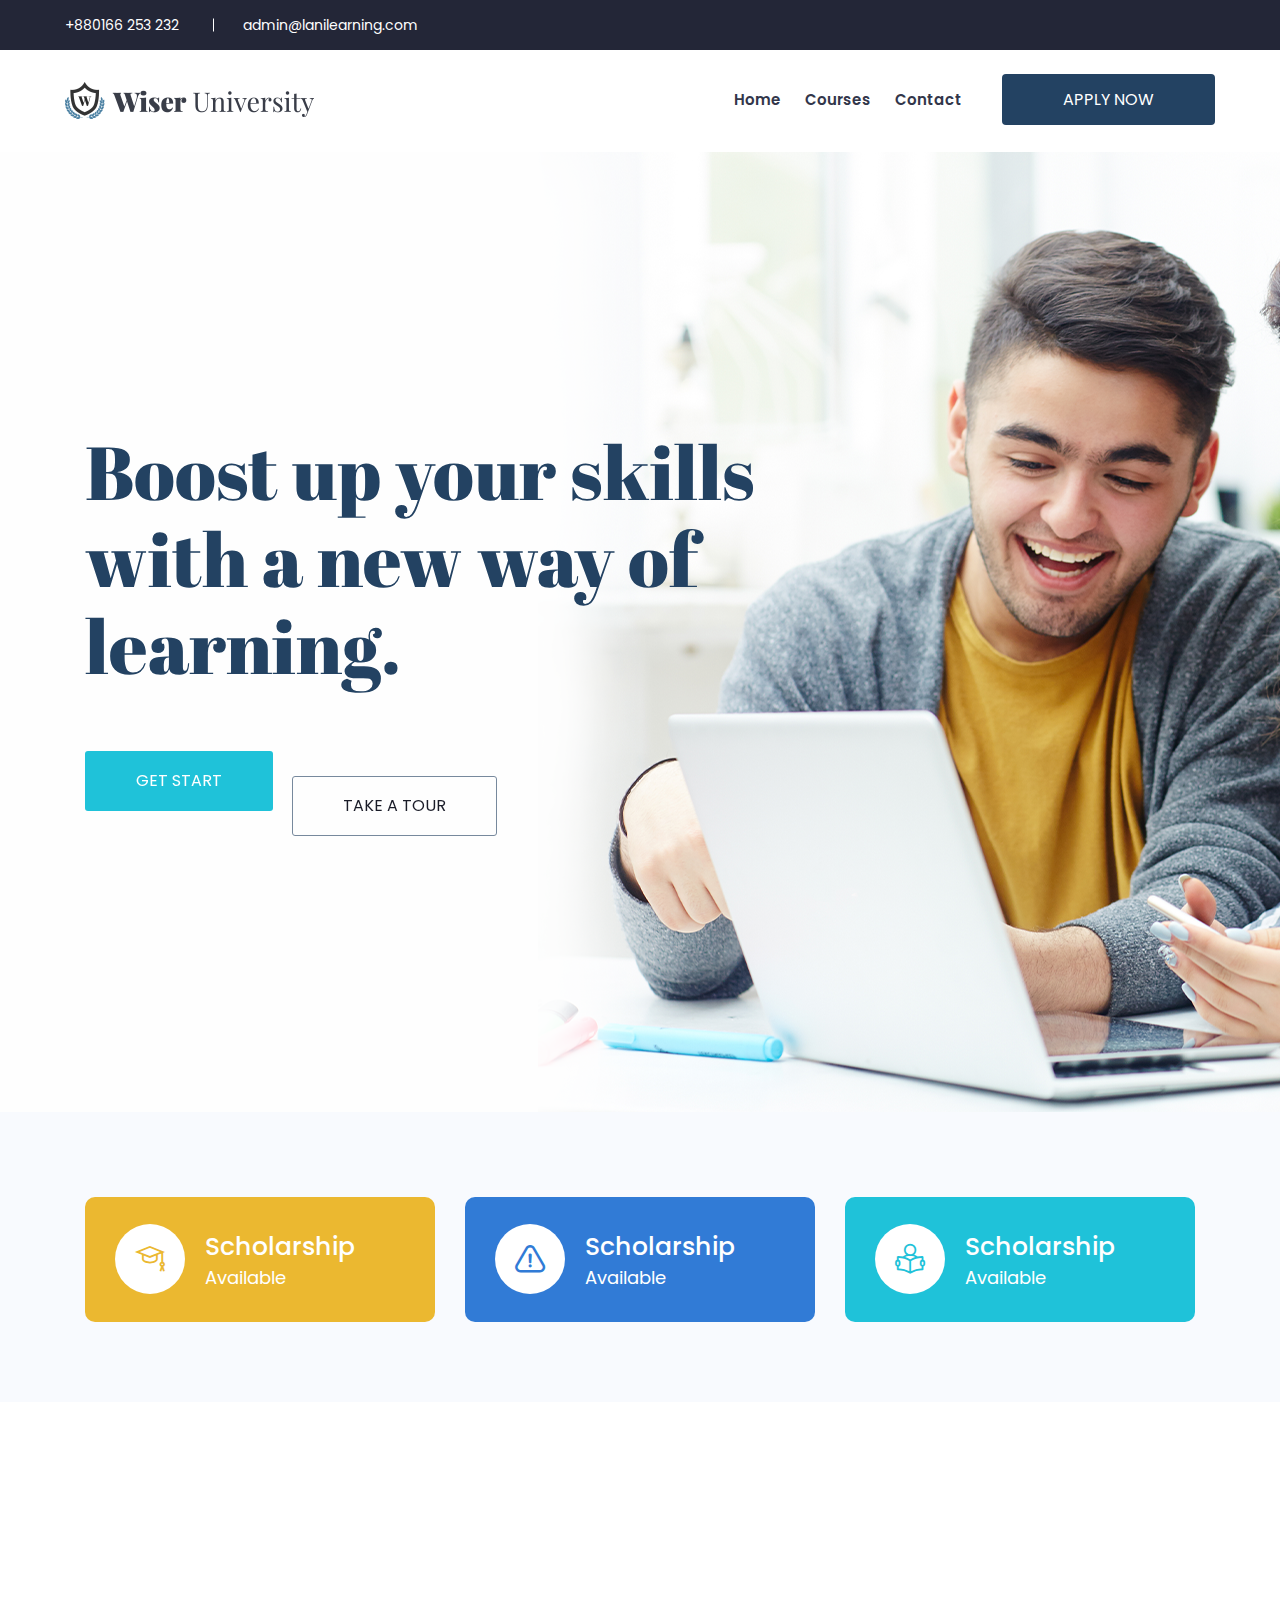
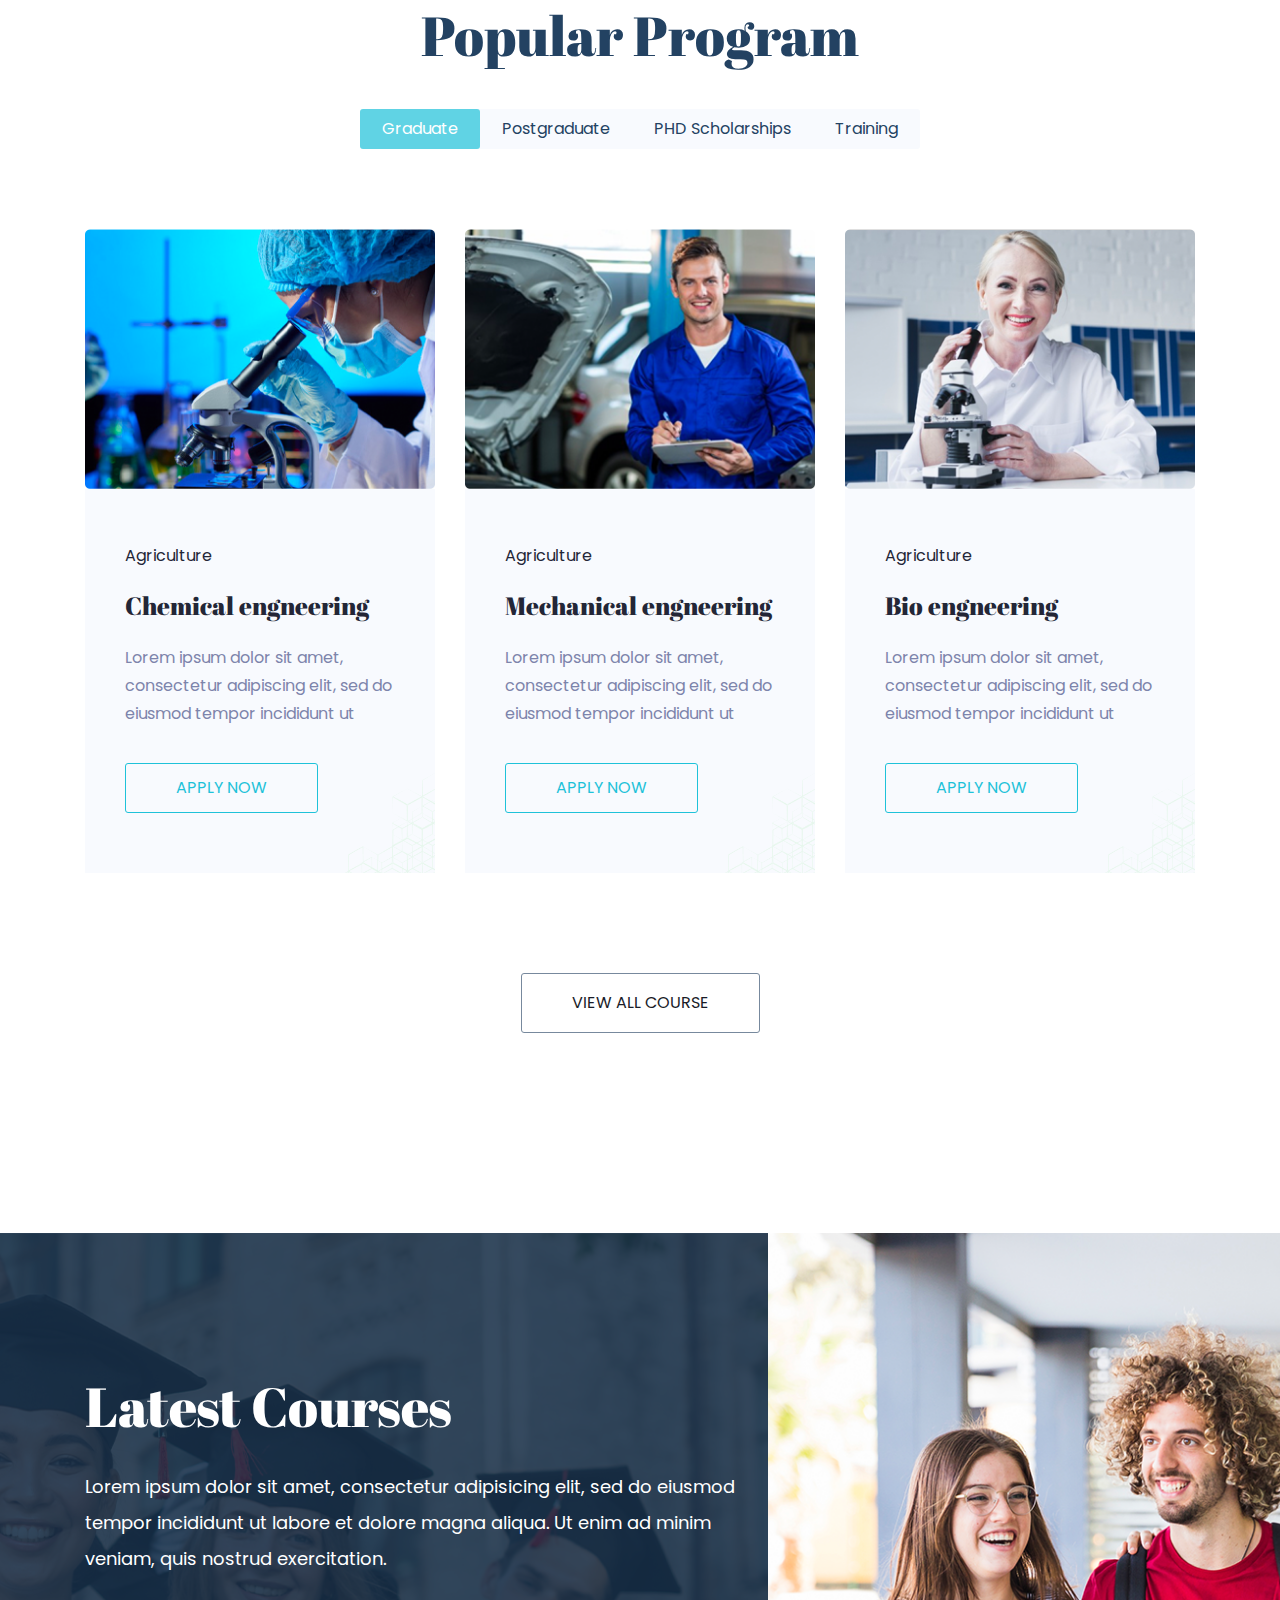
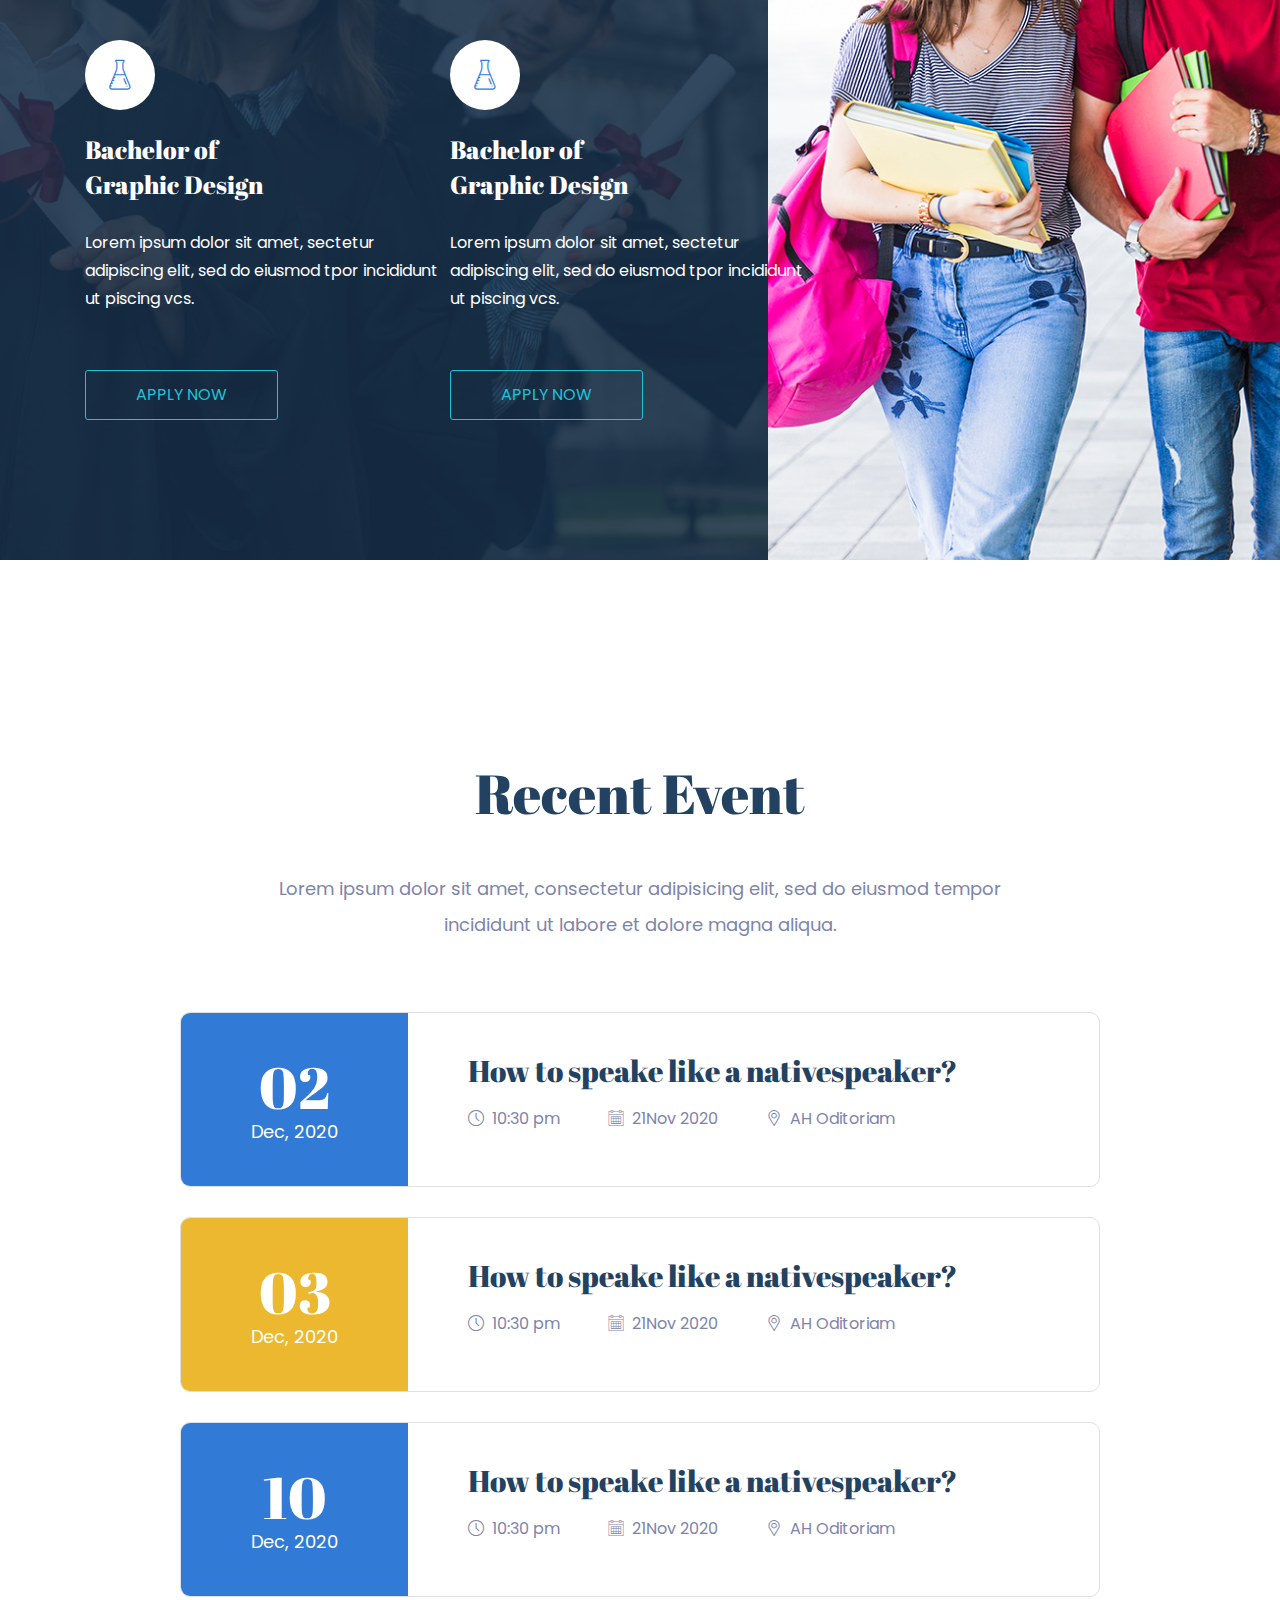
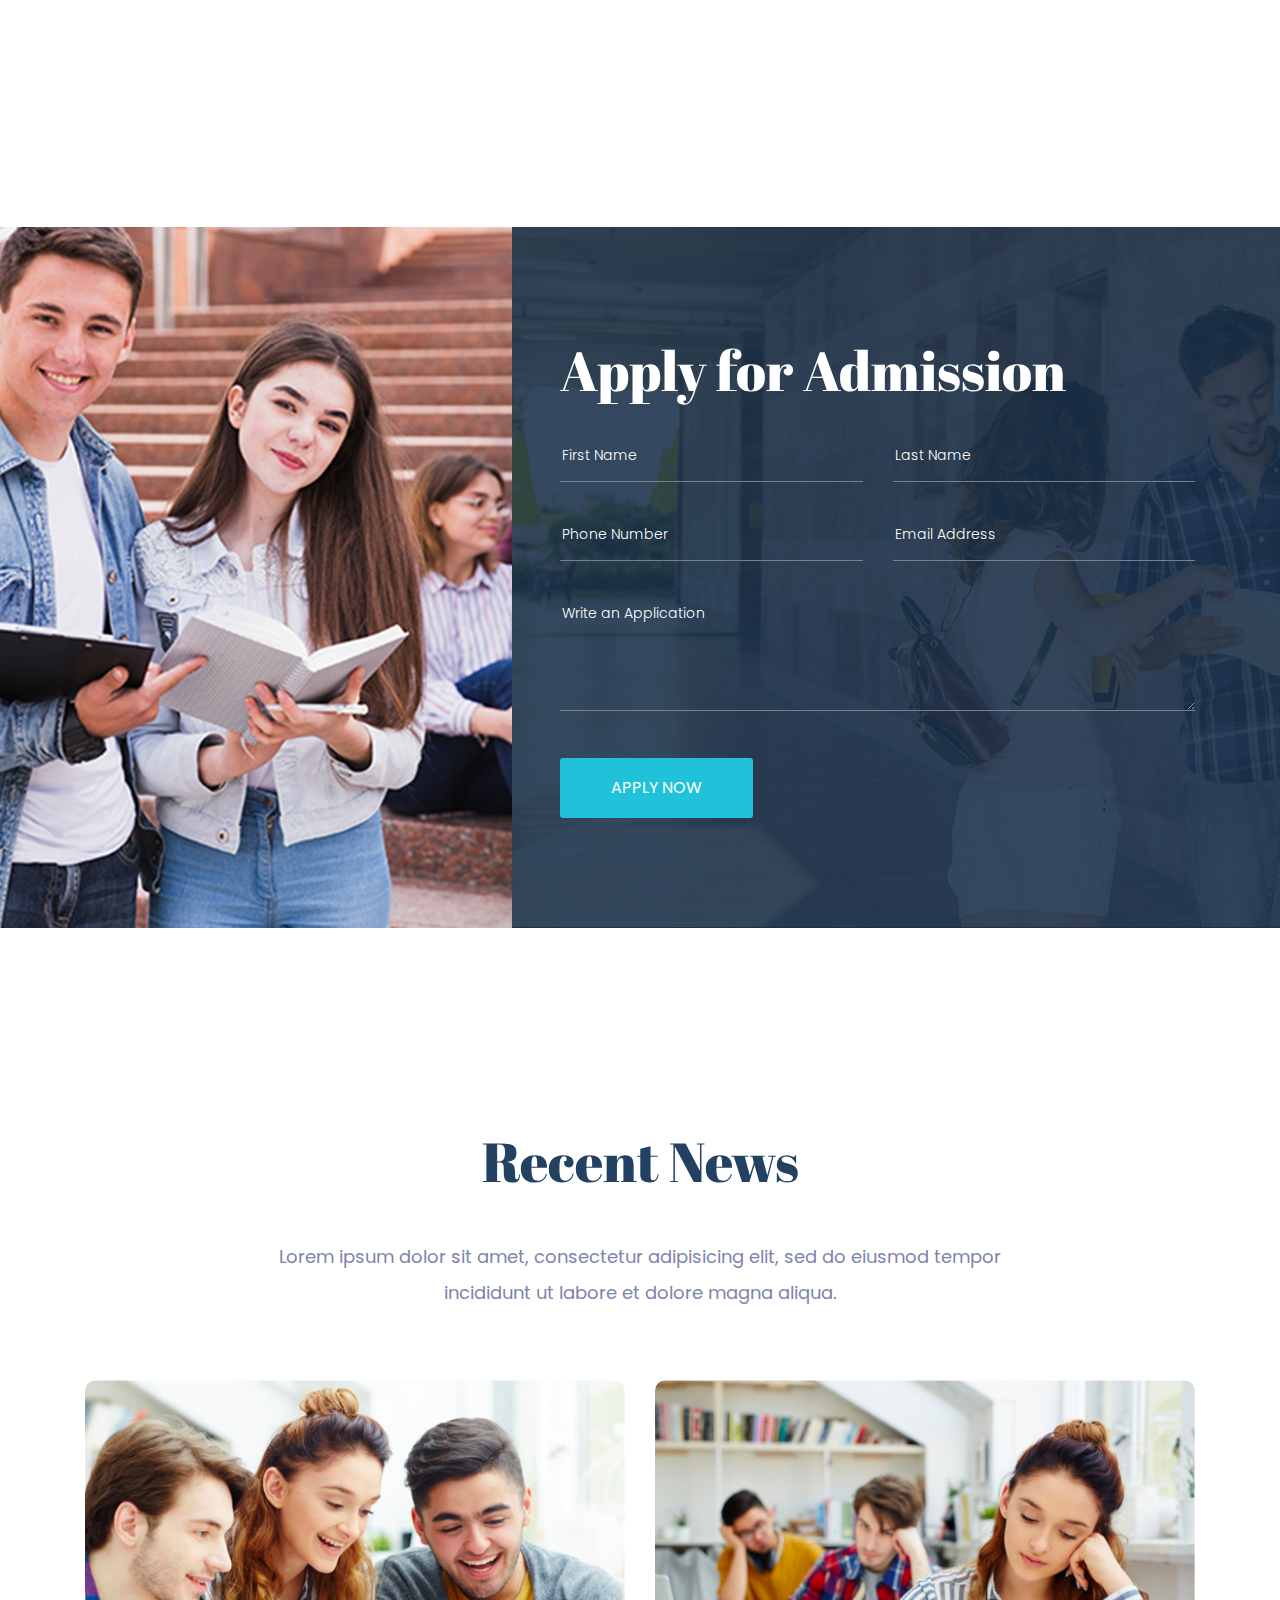
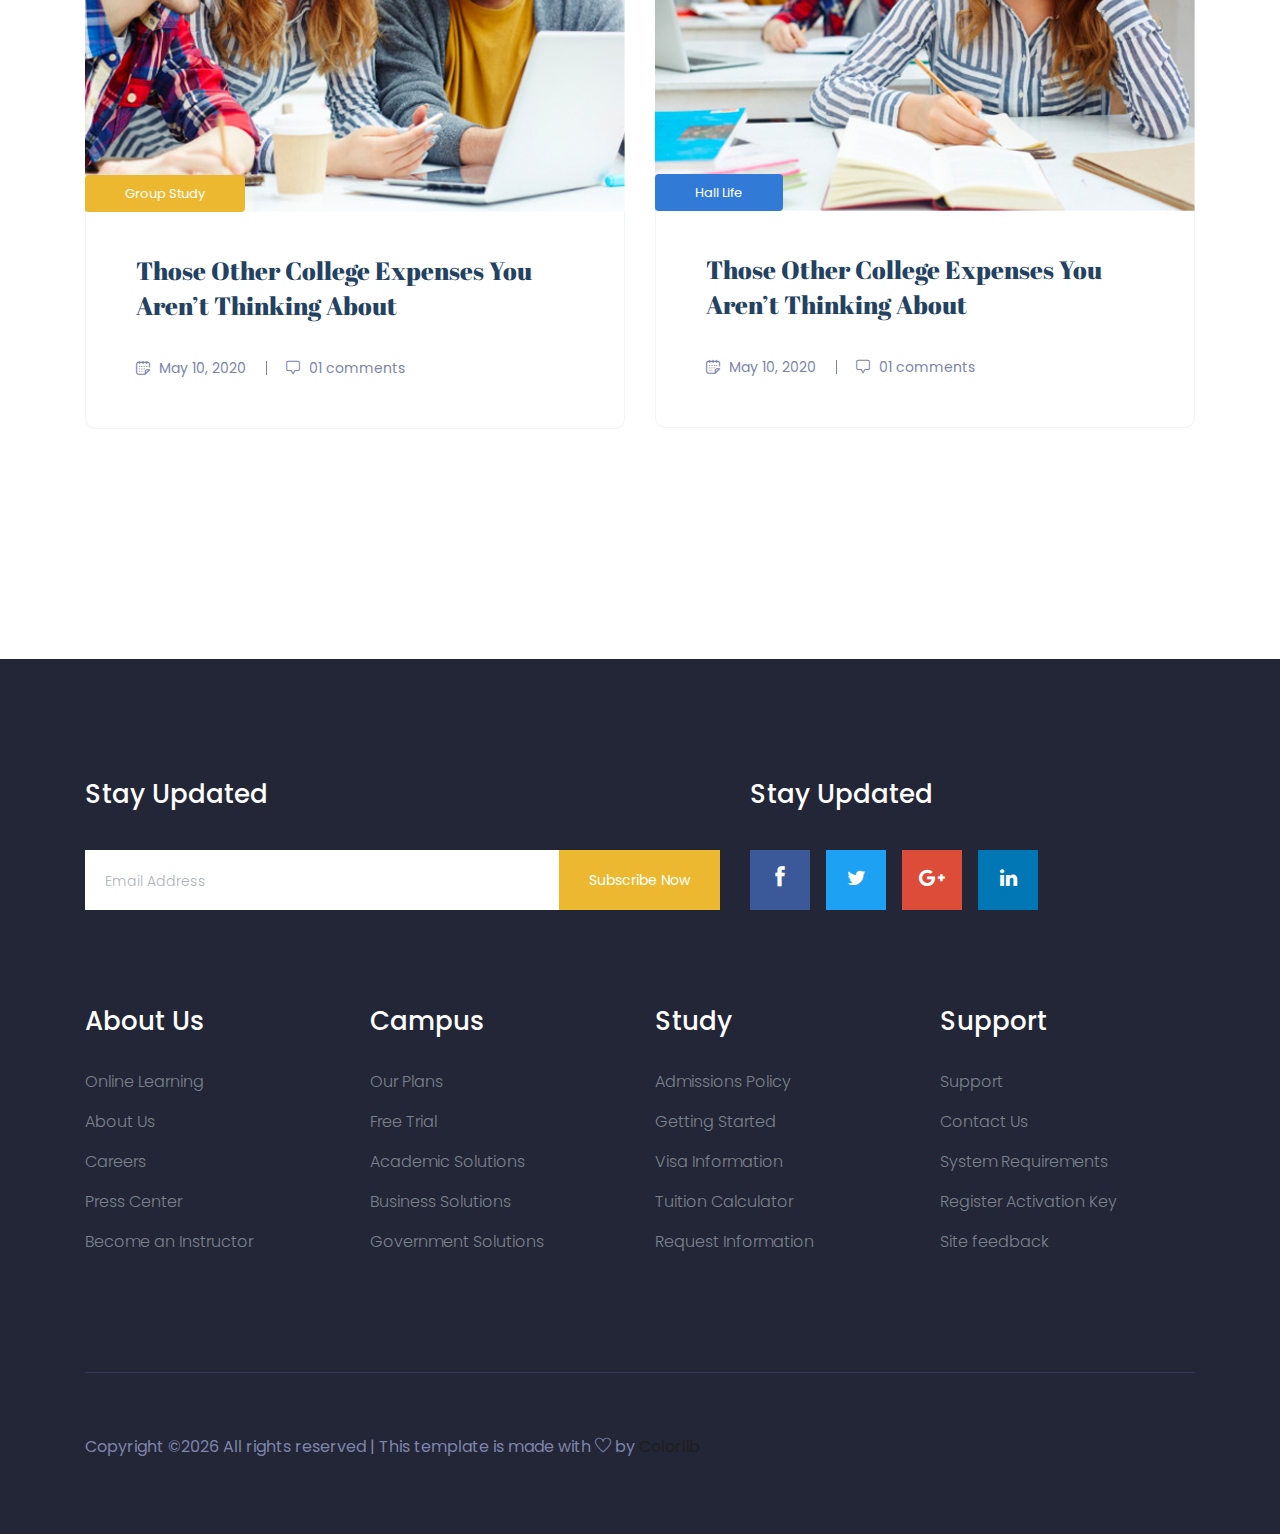
==== index.html @ e5fe05fc "Initial update" ====
<!doctype html>
<html class="no-js" lang="zxx">

<head>
    <meta charset="utf-8">
    <meta http-equiv="x-ua-compatible" content="ie=edge">
    <title>Education</title>
    <meta name="description" content="">
    <meta name="viewport" content="width=device-width, initial-scale=1">

    <!-- <link rel="manifest" href="site.webmanifest"> -->
    <link rel="shortcut icon" type="image/x-icon" href="img/favicon.png">
    <!-- Place favicon.ico in the root directory -->

    <!-- CSS here -->
    <link rel="stylesheet" href="css/bootstrap.min.css">
    <link rel="stylesheet" href="css/owl.carousel.min.css">
    <link rel="stylesheet" href="css/magnific-popup.css">
    <link rel="stylesheet" href="css/font-awesome.min.css">
    <link rel="stylesheet" href="css/themify-icons.css">
    <link rel="stylesheet" href="css/nice-select.css">
    <link rel="stylesheet" href="css/flaticon.css">
    <link rel="stylesheet" href="css/gijgo.css">
    <link rel="stylesheet" href="css/animate.css">
    <link rel="stylesheet" href="css/slicknav.css">
    <link rel="stylesheet" href="css/style.css">
    <!-- <link rel="stylesheet" href="css/responsive.css"> -->
</head>

<body>
    <!--[if lte IE 9]>
            <p class="browserupgrade">You are using an <strong>outdated</strong> browser. Please <a href="https://browsehappy.com/">upgrade your browser</a> to improve your experience and security.</p>
        <![endif]-->

    <!-- header-start -->
    <header>
        <div class="header-area ">
            <div class="header-top_area">
                <div class="container-fluid">
                    <div class="row">
                        <div class="col-lg-12">
                            <div class="header_top_wrap d-flex justify-content-between align-items-center">
                                <div class="text_wrap">
                                    <p><span>+880166 253 232</span> <span><a href="mailto:admin@lanilearning.com">admin@lanilearning.com</a></span></p>
                                </div>
                                <div class="text_wrap">
                                    <!-- <p><a href="#"> <i class="ti-user"></i>  Login</a> <a href="#">Register</a></p> -->
                                </div>
                            </div>
                        </div>
                    </div>
                </div>
            </div>
            <div id="sticky-header" class="main-header-area">
                <div class="container-fluid">
                    <div class="row">
                        <div class="col-lg-12">
                            <div class="header_wrap d-flex justify-content-between align-items-center">
                                <div class="header_left">
                                    <div class="logo">
                                        <a href="index.html">
                                            <img src="img/logo.png" alt="">
                                        </a>
                                    </div>
                                </div>
                                <div class="header_right d-flex align-items-center">
                                    <div class="main-menu  d-none d-lg-block">
                                        <nav>
                                            <ul id="navigation">
                                                <li><a  href="index.html">home</a></li>
                                                <li><a href="Courses.html">Courses</a></li>
                                                <!-- <li><a href="#">blog <i class="ti-angle-down"></i></a>
                                                    <ul class="submenu">
                                                        <li><a href="blog.html">blog</a></li>
                                                        <li><a href="single-blog.html">single-blog</a></li>
                                                    </ul>
                                                </li>
                                                <li><a href="#">pages <i class="ti-angle-down"></i></a>
                                                    <ul class="submenu">
                                                        <li><a href="Event.html">Event</a></li>
                                                        <li><a href="event_details.html">Event Details</a></li>
                                                        <li><a href="Admissions.html">Admissions</a></li>
                                                        <li><a href="elements.html">elements</a></li>
                                                    </ul>
                                                </li> -->
                                                <li><a href="contact.html">Contact</a></li>
                                            </ul>
                                        </nav>
                                    </div>
                                    <div class="Appointment">
                                        <div class="book_btn d-none d-lg-block">
                                            <a data-scroll-nav='1' href="#">Apply NOw</a>
                                        </div>
                                    </div>
                                </div>
                            </div>
                        </div>
                        <div class="col-12">
                            <div class="mobile_menu d-block d-lg-none"></div>
                        </div>
                    </div>
                </div>
            </div>
        </div>
    </header>
    <!-- header-end -->

    <!-- slider_area_start -->
    <div class="slider_area">
        <div class="slider_active owl-carousel">
            <!-- single_carouse -->
            <div class="single_slider  d-flex align-items-center slider_bg_1">
                <div class="container">
                    <div class="row">
                        <div class="col-xl-12">
                            <div class="slider_text ">
                                <h3>Boost up your skills <br>
                                    with a new way of <br>
                                    learning.</h3>
                                <a href="#" class="boxed-btn3">Get Start</a>
                                <a href="#" class="boxed-btn4">Take a tour</a>
                            </div>
                        </div>
                    </div>
                </div>
            </div>
            <!--/ single_carouse -->
            <!-- single_carouse -->
            <div class="single_slider  d-flex align-items-center slider_bg_2">
                <div class="container">
                    <div class="row">
                        <div class="col-xl-12">
                            <div class="slider_text ">
                                <h3>Boost up your skills <br>
                                    with a new way of <br>
                                    learning.</h3>
                                <a href="#" class="boxed-btn3">Get Start</a>
                                <a href="#" class="boxed-btn4">Take a tour</a>
                            </div>
                        </div>
                    </div>
                </div>
            </div>
            <!--/ single_carouse -->
            <!-- single_carouse -->
            <div class="single_slider  d-flex align-items-center slider_bg_1">
                <div class="container">
                    <div class="row">
                        <div class="col-xl-12">
                            <div class="slider_text ">
                                <h3>Boost up your skills <br>
                                    with a new way of <br>
                                    learning.</h3>
                                <a href="#" class="boxed-btn3">Get Start</a>
                                <a href="#" class="boxed-btn4">Take a tour</a>
                            </div>
                        </div>
                    </div>
                </div>
            </div>
            <!--/ single_carouse -->
        </div>
    </div>
    <!-- slider_area_end -->

    <!-- service_area_start  -->
    <div class="service_area gray_bg">
        <div class="container">
            <div class="row justify-content-center ">
                <div class="col-lg-4 col-md-6">
                    <div class="single_service d-flex align-items-center ">
                        <div class="icon">
                            <i class="flaticon-school"></i>
                        </div>
                        <div class="service_info">
                            <h4>Scholarship</h4>
                            <p>Available</p>
                        </div>
                    </div>
                </div>
                <div class="col-lg-4 col-md-6">
                    <div class="single_service d-flex align-items-center ">
                        <div class="icon">
                            <i class="flaticon-error"></i>
                        </div>
                        <div class="service_info">
                            <h4>Scholarship</h4>
                            <p>Available</p>
                        </div>
                    </div>
                </div>
                <div class="col-lg-4 col-md-6">
                    <div class="single_service d-flex align-items-center ">
                        <div class="icon">
                            <i class="flaticon-book"></i>
                        </div>
                        <div class="service_info">
                            <h4>Scholarship</h4>
                            <p>Available</p>
                        </div>
                    </div>
                </div>
            </div>
        </div>
    </div>
    <!--/ service_area_start  -->

    <!-- popular_program_area_start  -->
    <div class="popular_program_area section__padding">
        <div class="container">
            <div class="row">
                <div class="col-lg-12">
                    <div class="section_title text-center">
                        <h3>Popular Program</h3>
                    </div>
                </div>
            </div>
            <div class="row">
                <div class="col-lg-12">
                    <nav class="custom_tabs text-center">
                        <div class="nav" id="nav-tab" role="tablist">
                            <a class="nav-item nav-link active" id="nav-home-tab" data-toggle="tab" href="#nav-home" role="tab" aria-controls="nav-home" aria-selected="true">Graduate                                </a>
                            <a class="nav-item nav-link" id="nav-profile-tab" data-toggle="tab" href="#nav-profile" role="tab" aria-controls="nav-profile" aria-selected="false">Postgraduate </a>
                            <a class="nav-item nav-link" id="nav-contact-tab" data-toggle="tab" href="#nav-contact" role="tab" aria-controls="nav-contact" aria-selected="false">PHD Scholarships</a>
                            <a class="nav-item nav-link" id="nav-contact-tab" data-toggle="tab" href="#nav-contact2" role="tab" aria-controls="nav-contact" aria-selected="false">Training</a>
                        </div>
                    </nav>
                </div>
            </div>
            <div class="tab-content" id="nav-tabContent">
                <div class="tab-pane fade show active" id="nav-home" role="tabpanel" aria-labelledby="nav-home-tab">
                    <div class="row">
                        <div class="col-lg-4 col-md-6">
                            <div class="single__program">
                                <div class="program_thumb">
                                    <img src="img/program/1.png" alt="">
                                </div>
                                <div class="program__content">
                                    <span>Agriculture</span>
                                    <h4>Chemical engneering</h4>
                                    <p>Lorem ipsum dolor sit amet, consectetur adipiscing elit, sed do eiusmod tempor incididunt ut</p>
                                    <a href="#" class="boxed-btn5">Apply NOw</a>
                                </div>
                            </div>
                        </div>
                        <div class="col-lg-4 col-md-6">
                            <div class="single__program">
                                <div class="program_thumb">
                                    <img src="img/program/2.png" alt="">
                                </div>
                                <div class="program__content">
                                    <span>Agriculture</span>
                                    <h4>Mechanical engneering</h4>
                                    <p>Lorem ipsum dolor sit amet, consectetur adipiscing elit, sed do eiusmod tempor incididunt ut</p>
                                    <a href="#" class="boxed-btn5">Apply NOw</a>
                                </div>
                            </div>
                        </div>
                        <div class="col-lg-4 col-md-6">
                            <div class="single__program">
                                <div class="program_thumb">
                                    <img src="img/program/3.png" alt="">
                                </div>
                                <div class="program__content">
                                    <span>Agriculture</span>
                                    <h4>Bio engneering</h4>
                                    <p>Lorem ipsum dolor sit amet, consectetur adipiscing elit, sed do eiusmod tempor incididunt ut</p>
                                    <a href="#" class="boxed-btn5">Apply NOw</a>
                                </div>
                            </div>
                        </div>
                    </div>
                </div>
                <div class="tab-pane fade" id="nav-profile" role="tabpanel" aria-labelledby="nav-profile-tab">
                                <div class="row">
                            <div class="col-lg-4 col-md-6">
                                <div class="single__program">
                                    <div class="program_thumb">
                                        <img src="img/program/1.png" alt="">
                                    </div>
                                    <div class="program__content">
                                        <span>Agriculture</span>
                                        <h4>Chemical engneering</h4>
                                        <p>Lorem ipsum dolor sit amet, consectetur adipiscing elit, sed do eiusmod tempor incididunt ut</p>
                                        <a href="#" class="boxed-btn5">Apply NOw</a>
                                    </div>
                                </div>
                            </div>
                            <div class="col-lg-4 col-md-6">
                                <div class="single__program">
                                    <div class="program_thumb">
                                        <img src="img/program/3.png" alt="">
                                    </div>
                                    <div class="program__content">
                                        <span>Agriculture</span>
                                        <h4>Mechanical engneering</h4>
                                        <p>Lorem ipsum dolor sit amet, consectetur adipiscing elit, sed do eiusmod tempor incididunt ut</p>
                                        <a href="#" class="boxed-btn5">Apply NOw</a>
                                    </div>
                                </div>
                            </div>
                            <div class="col-lg-4 col-md-6">
                                <div class="single__program">
                                    <div class="program_thumb">
                                        <img src="img/program/2.png" alt="">
                                    </div>
                                    <div class="program__content">
                                        <span>Agriculture</span>
                                        <h4>Bio engneering</h4>
                                        <p>Lorem ipsum dolor sit amet, consectetur adipiscing elit, sed do eiusmod tempor incididunt ut</p>
                                        <a href="#" class="boxed-btn5">Apply NOw</a>
                                    </div>
                                </div>
                            </div>
                        </div>
                </div>
                <div class="tab-pane fade" id="nav-contact" role="tabpanel" aria-labelledby="nav-contact-tab">
                                <div class="row">
                            <div class="col-lg-4 col-md-6">
                                <div class="single__program">
                                    <div class="program_thumb">
                                        <img src="img/program/3.png" alt="">
                                    </div>
                                    <div class="program__content">
                                        <span>Agriculture</span>
                                        <h4>Chemical engneering</h4>
                                        <p>Lorem ipsum dolor sit amet, consectetur adipiscing elit, sed do eiusmod tempor incididunt ut</p>
                                        <a href="#" class="boxed-btn5">Apply NOw</a>
                                    </div>
                                </div>
                            </div>
                            <div class="col-lg-4 col-md-6">
                                <div class="single__program">
                                    <div class="program_thumb">
                                        <img src="img/program/2.png" alt="">
                                    </div>
                                    <div class="program__content">
                                        <span>Agriculture</span>
                                        <h4>Mechanical engneering</h4>
                                        <p>Lorem ipsum dolor sit amet, consectetur adipiscing elit, sed do eiusmod tempor incididunt ut</p>
                                        <a href="#" class="boxed-btn5">Apply NOw</a>
                                    </div>
                                </div>
                            </div>
                            <div class="col-lg-4 col-md-6">
                                <div class="single__program">
                                    <div class="program_thumb">
                                        <img src="img/program/1.png" alt="">
                                    </div>
                                    <div class="program__content">
                                        <span>Agriculture</span>
                                        <h4>Bio engneering</h4>
                                        <p>Lorem ipsum dolor sit amet, consectetur adipiscing elit, sed do eiusmod tempor incididunt ut</p>
                                        <a href="#" class="boxed-btn5">Apply NOw</a>
                                    </div>
                                </div>
                            </div>
                        </div>
                </div>
                <div class="tab-pane fade" id="nav-contact2" role="tabpanel" aria-labelledby="nav-contact-tab">
                                <div class="row">
                            <div class="col-lg-4 col-md-6">
                                <div class="single__program">
                                    <div class="program_thumb">
                                        <img src="img/program/2.png" alt="">
                                    </div>
                                    <div class="program__content">
                                        <span>Agriculture</span>
                                        <h4>Chemical engneering</h4>
                                        <p>Lorem ipsum dolor sit amet, consectetur adipiscing elit, sed do eiusmod tempor incididunt ut</p>
                                        <a href="#" class="boxed-btn5">Apply NOw</a>
                                    </div>
                                </div>
                            </div>
                            <div class="col-lg-4 col-md-6">
                                <div class="single__program">
                                    <div class="program_thumb">
                                        <img src="img/program/1.png" alt="">
                                    </div>
                                    <div class="program__content">
                                        <span>Agriculture</span>
                                        <h4>Mechanical engneering</h4>
                                        <p>Lorem ipsum dolor sit amet, consectetur adipiscing elit, sed do eiusmod tempor incididunt ut</p>
                                        <a href="#" class="boxed-btn5">Apply NOw</a>
                                    </div>
                                </div>
                            </div>
                            <div class="col-lg-4 col-md-6">
                                <div class="single__program">
                                    <div class="program_thumb">
                                        <img src="img/program/3.png" alt="">
                                    </div>
                                    <div class="program__content">
                                        <span>Agriculture</span>
                                        <h4>Bio engneering</h4>
                                        <p>Lorem ipsum dolor sit amet, consectetur adipiscing elit, sed do eiusmod tempor incididunt ut</p>
                                        <a href="#" class="boxed-btn5">Apply NOw</a>
                                    </div>
                                </div>
                            </div>
                        </div>
                </div>
            </div>

            <div class="row">
                <div class="col-lg-12">
                    <div class="course_all_btn text-center">
                        <a href="Courses.html" class="boxed-btn4">View All course</a>
                    </div>
                </div>
            </div>
        </div>
    </div>
    <!-- popular_program_area_end -->

    <!-- latest_coures_area_start  -->
    <div class="latest_coures_area">
        <div class="latest_coures_inner">
            <div class="container">
                <div class="row">
                    <div class="col-lg-8">
                        <div class="coures_info">
                            <div class="section_title white_text">
                                <h3>Latest Courses</h3>
                                <p>Lorem ipsum dolor sit amet, consectetur adipisicing elit, sed do eiusmod <br> tempor incididunt ut labore et dolore magna aliqua. Ut enim ad minim <br> veniam, quis nostrud exercitation.</p>
                            </div>
                            <div class="coures_wrap d-flex">
                                <div class="single_wrap">
                                    <div class="icon">
                                        <i class="flaticon-lab"></i>
                                    </div>
                                    <h4>Bachelor of <br>
                                        Graphic Design</h4>
                                        <p>Lorem ipsum dolor sit amet, sectetur adipiscing elit, sed do eiusmod tpor incididunt ut piscing vcs.</p>
                                        <a href="#" class="boxed-btn5">Apply NOw</a>
                                </div>
                                <div class="single_wrap">
                                    <div class="icon">
                                        <i class="flaticon-lab"></i>
                                    </div>
                                    <h4>Bachelor of <br>
                                        Graphic Design</h4>
                                        <p>Lorem ipsum dolor sit amet, sectetur adipiscing elit, sed do eiusmod tpor incididunt ut piscing vcs.</p>
                                        <a href="#" class="boxed-btn5">Apply NOw</a>
                                </div>
                            </div>
                        </div>
                    </div>
                </div>
            </div>
        </div>
    </div>
    <!--/ latest_coures_area_end -->

    <!-- recent_event_area_strat  -->
    <div class="recent_event_area section__padding">
        <div class="container">
            <div class="row justify-content-center">
                <div class="col-lg-8 col-md-10">
                    <div class="section_title text-center mb-70">
                        <h3 class="mb-45">Recent Event</h3>
                        <p>Lorem ipsum dolor sit amet, consectetur adipisicing elit, sed do eiusmod tempor incididunt ut labore et dolore magna aliqua.</p>
                    </div>
                </div>
            </div>
            <div class="row justify-content-center">
                <div class="col-lg-10">
                    <div class="single_event d-flex align-items-center">
                        <div class="date text-center">
                            <span>02</span>
                            <p>Dec, 2020</p>
                        </div>
                        <div class="event_info">
                            <a href="event_details.html">
                                <h4>How to speake like a nativespeaker?</h4>
                             </a>
                            <p><span> <i class="flaticon-clock"></i> 10:30 pm</span> <span> <i class="flaticon-calendar"></i> 21Nov 2020 </span> <span> <i class="flaticon-placeholder"></i> AH Oditoriam</span> </p>
                        </div>
                    </div>
                    <div class="single_event d-flex align-items-center">
                        <div class="date text-center">
                            <span>03</span>
                            <p>Dec, 2020</p>
                        </div>
                        <div class="event_info">
                            <a href="event_details.html">
                                <h4>How to speake like a nativespeaker?</h4>
                             </a>
                            <p><span> <i class="flaticon-clock"></i> 10:30 pm</span> <span> <i class="flaticon-calendar"></i> 21Nov 2020 </span> <span> <i class="flaticon-placeholder"></i> AH Oditoriam</span> </p>
                        </div>
                    </div>
                    <div class="single_event d-flex align-items-center">
                        <div class="date text-center">
                            <span>10</span>
                            <p>Dec, 2020</p>
                        </div>
                        <div class="event_info">
                            <a href="event_details.html">
                                <h4>How to speake like a nativespeaker?</h4>
                             </a>
                            <p><span> <i class="flaticon-clock"></i> 10:30 pm</span> <span> <i class="flaticon-calendar"></i> 21Nov 2020 </span> <span> <i class="flaticon-placeholder"></i> AH Oditoriam</span> </p>
                        </div>
                    </div>
                </div>
            </div>
        </div>
    </div>
    <!-- recent_event_area_end  -->

    <!-- latest_coures_area_start  -->
    <div data-scroll-index='1' class="admission_area">
        <div class="admission_inner">
            <div class="container">
                <div class="row justify-content-end">
                    <div class="col-lg-7">
                        <div class="admission_form">
                            <h3>Apply for Admission</h3>
                            <form action="#">
                                <div class="row">
                                    <div class="col-md-6">
                                        <div class="single_input">
                                            <input type="text" placeholder="First Name" >
                                        </div>
                                    </div>
                                    <div class="col-md-6">
                                        <div class="single_input">
                                            <input type="text" placeholder="Last Name" >
                                        </div>
                                    </div>
                                    <div class="col-md-6">
                                        <div class="single_input">
                                            <input type="text" placeholder="Phone Number" >
                                        </div>
                                    </div>
                                    <div class="col-md-6">
                                        <div class="single_input">
                                            <input type="text" placeholder="Email Address" >
                                        </div>
                                    </div>
                                    <div class="col-md-12">
                                        <div class="single_input">
                                            <textarea cols="30" placeholder="Write an Application" rows="10"></textarea>
                                        </div>
                                    </div>
                                    <div class="col-md-12">
                                        <div class="apply_btn">
                                            <button class="boxed-btn3" type="submit">Apply Now</button>
                                        </div>
                                    </div>
                                </div>
                            </form>
                        </div>
                    </div>
                </div>
            </div>
        </div>
    </div>
    <!--/ latest_coures_area_end -->


    <!-- recent_news_area_start  -->
    <div class="recent_news_area section__padding">
        <div class="container">
            <div class="row justify-content-center">
                <div class="col-lg-8 col-md-10">
                    <div class="section_title text-center mb-70">
                        <h3 class="mb-45">Recent News</h3>
                        <p>Lorem ipsum dolor sit amet, consectetur adipisicing elit, sed do eiusmod tempor incididunt ut labore et dolore magna aliqua.</p>
                    </div>
                </div>
            </div>
            <div class="row">
                <div class="col-md-6">
                    <div class="single__news">
                        <div class="thumb">
                            <a href="single-blog.html">
                                <img src="img/news/1.png" alt="">
                            </a>
                            <span class="badge">Group Study</span>
                        </div>
                        <div class="news_info">
                            <a href="single-blog.html">
                                <h4>Those Other College Expenses You
                                    Aren’t Thinking About</h4>
                            </a>
                            <p class="d-flex align-items-center"> <span><i class="flaticon-calendar-1"></i> May 10, 2020</span> 
                            
                            <span> <i class="flaticon-comment"></i> 01 comments</span>
                            </p>
                        </div>
                    </div>
                </div>
                <div class="col-md-6">
                    <div class="single__news">
                        <div class="thumb">
                            <a href="single-blog.html">
                                <img src="img/news/2.png" alt="">
                            </a>
                            <span class="badge bandge_2">Hall Life</span>
                        </div>
                        <div class="news_info">
                            <a href="single-blog.html">
                                <h4>Those Other College Expenses You
                                    Aren’t Thinking About</h4>
                            </a>
                            <p class="d-flex align-items-center"> <span><i class="flaticon-calendar-1"></i> May 10, 2020</span> 
                            
                            <span> <i class="flaticon-comment"></i> 01 comments</span>
                            </p>
                        </div>
                    </div>
                </div>
            </div>
        </div>
    </div>
    <!-- recent_news_area_end  -->

    <!-- footer start -->
    <footer class="footer">
        <div class="footer_top">
            <div class="container">
                <div class="newsLetter_wrap">
                    <div class="row justify-content-between">
                        <div class="col-md-7">
                            <div class="footer_widget">
                                <h3 class="footer_title">
                                    Stay Updated
                                </h3>
                                <form action="#" class="newsletter_form">
                                    <input type="text" placeholder="Email Address">
                                    <button type="submit">Subscribe Now</button>
                                </form>
                            </div>
                        </div>
                        <div class="col-md-12 col-lg-5">
                            <div class="footer_widget">
                                <h3 class="footer_title">
                                    Stay Updated
                                </h3>
                                <div class="socail_links">
                                    <ul>
                                        <li>
                                            <a href="#">
                                                <i class="ti-facebook"></i>
                                            </a>
                                        </li>
                                        <li>
                                            <a href="#">
                                                <i class="fa fa-twitter"></i>
                                            </a>
                                        </li>
                                        <li>
                                            <a href="#">
                                                <i class="fa fa-google-plus"></i>
                                            </a>
                                        </li>
                                        <li>
                                            <a href="#">
                                                <i class="fa fa-linkedin"></i>
                                            </a>
                                        </li>
                                    </ul>
                                </div>
    
                            </div>
                        </div>
                    </div>
                </div>
                <div class="row">
                    <div class="col-xl-3 col-md-6 col-lg-3">
                        <div class="footer_widget">
                            <h3 class="footer_title">
                                About Us
                            </h3>
                            <ul>
                                <li><a href="#">Online Learning</a></li>
                                <li><a href="#">About Us</a></li>
                                <li><a href="#">Careers</a></li>
                                <li><a href="#">Press Center</a></li>
                                <li><a href="#">Become an Instructor</a></li>
                            </ul>
                        </div>
                    </div>
                    <div class="col-xl-3 col-md-6 col-lg-3">
                        <div class="footer_widget">
                            <h3 class="footer_title">
                                Campus
                            </h3>
                            <ul>
                                <li><a href="#">Our Plans</a></li>
                                <li><a href="#">Free Trial</a></li>
                                <li><a href="#">Academic Solutions</a></li>
                                <li><a href="#">Business Solutions</a></li>
                                <li><a href="#">Government Solutions</a></li>
                            </ul>
                        </div>
                    </div>
                    <div class="col-xl-3 col-md-6 col-lg-3">
                        <div class="footer_widget">
                            <h3 class="footer_title">
                                Study
                            </h3>
                            <ul>
                                <li><a href="#">Admissions Policy</a></li>
                                <li><a href="#">Getting Started</a></li>
                                <li><a href="#">Visa Information</a></li>
                                <li><a href="#">Tuition Calculator</a></li>
                                <li><a href="#">Request Information</a></li>
                            </ul>
                        </div>
                    </div>
                    <div class="col-xl-3 col-md-6 col-lg-3">
                        <div class="footer_widget">
                            <h3 class="footer_title">
                                Support
                            </h3>
                            <ul>
                                <li><a href="#">Support</a></li>
                                <li><a href="#">Contact Us</a></li>
                                <li><a href="#">System Requirements</a></li>
                                <li><a href="#">Register Activation Key</a></li>
                                <li><a href="#">Site feedback</a></li>
                            </ul>
                        </div>
                    </div>
                </div>
            </div>
        </div>
        <div class="copy-right_text">
            <div class="container">
                <div class="footer_border"></div>
                <div class="row">
                    <div class="col-xl-12">
                        <p class="copy_right text-center">
                            <p><!-- Link back to Colorlib can't be removed. Template is licensed under CC BY 3.0. -->
  Copyright &copy;<script>document.write(new Date().getFullYear());</script> All rights reserved | This template is made with <i class="ti-heart" aria-hidden="true"></i> by <a href="https://colorlib.com" target="_blank">Colorlib</a>
  <!-- Link back to Colorlib can't be removed. Template is licensed under CC BY 3.0. --></p>
                        </p>
                    </div>
                </div>
            </div>
        </div>
    </footer>
    <!-- footer end  -->


    <!-- JS here -->
    <script src="js/vendor/modernizr-3.5.0.min.js"></script>
    <script src="js/vendor/jquery-1.12.4.min.js"></script>
    <script src="js/popper.min.js"></script>
    <script src="js/bootstrap.min.js"></script>
    <script src="js/owl.carousel.min.js"></script>
    <script src="js/isotope.pkgd.min.js"></script>
    <script src="js/ajax-form.js"></script>
    <script src="js/waypoints.min.js"></script>
    <script src="js/jquery.counterup.min.js"></script>
    <script src="js/imagesloaded.pkgd.min.js"></script>
    <script src="js/scrollIt.js"></script>
    <script src="js/jquery.scrollUp.min.js"></script>
    <script src="js/wow.min.js"></script>
    <script src="js/nice-select.min.js"></script>
    <script src="js/jquery.slicknav.min.js"></script>
    <script src="js/jquery.magnific-popup.min.js"></script>
    <script src="js/plugins.js"></script>
    <script src="js/gijgo.min.js"></script>

    <!--contact js-->
    <script src="js/contact.js"></script>
    <script src="js/jquery.ajaxchimp.min.js"></script>
    <script src="js/jquery.form.js"></script>
    <script src="js/jquery.validate.min.js"></script>
    <script src="js/mail-script.js"></script>

    <script src="js/main.js"></script>

</body>

</html>
---- css/themify-icons.css ----
@font-face {
	font-family: 'themify';
	src:url('../fonts/themify.eot?-fvbane');
	src:url('../fonts/themify.eot?#iefix-fvbane') format('embedded-opentype'),
		url('../fonts/themify.woff?-fvbane') format('woff'),
		url('../fonts/themify.ttf?-fvbane') format('truetype'),
		url('../fonts/themify.svg?-fvbane#themify') format('svg');
	font-weight: normal;
	font-style: normal;
}

[class^="ti-"], [class*=" ti-"] {
	font-family: 'themify';
	/* speak: none; */
	font-style: normal;
	font-weight: normal;
	font-variant: normal;
	text-transform: none;
	line-height: 1;

	/* Better Font Rendering =========== */
	-webkit-font-smoothing: antialiased;
	-moz-osx-font-smoothing: grayscale;
}

.ti-wand:before {
	content: "\e600";
}
.ti-volume:before {
	content: "\e601";
}
.ti-user:before {
	content: "\e602";
}
.ti-unlock:before {
	content: "\e603";
}
.ti-unlink:before {
	content: "\e604";
}
.ti-trash:before {
	content: "\e605";
}
.ti-thought:before {
	content: "\e606";
}
.ti-target:before {
	content: "\e607";
}
.ti-tag:before {
	content: "\e608";
}
.ti-tablet:before {
	content: "\e609";
}
.ti-star:before {
	content: "\e60a";
}
.ti-spray:before {
	content: "\e60b";
}
.ti-signal:before {
	content: "\e60c";
}
.ti-shopping-cart:before {
	content: "\e60d";
}
.ti-shopping-cart-full:before {
	content: "\e60e";
}
.ti-settings:before {
	content: "\e60f";
}
.ti-search:before {
	content: "\e610";
}
.ti-zoom-in:before {
	content: "\e611";
}
.ti-zoom-out:before {
	content: "\e612";
}
.ti-cut:before {
	content: "\e613";
}
.ti-ruler:before {
	content: "\e614";
}
.ti-ruler-pencil:before {
	content: "\e615";
}
.ti-ruler-alt:before {
	content: "\e616";
}
.ti-bookmark:before {
	content: "\e617";
}
.ti-bookmark-alt:before {
	content: "\e618";
}
.ti-reload:before {
	content: "\e619";
}
.ti-plus:before {
	content: "\e61a";
}
.ti-pin:before {
	content: "\e61b";
}
.ti-pencil:before {
	content: "\e61c";
}
.ti-pencil-alt:before {
	content: "\e61d";
}
.ti-paint-roller:before {
	content: "\e61e";
}
.ti-paint-bucket:before {
	content: "\e61f";
}
.ti-na:before {
	content: "\e620";
}
.ti-mobile:before {
	content: "\e621";
}
.ti-minus:before {
	content: "\e622";
}
.ti-medall:before {
	content: "\e623";
}
.ti-medall-alt:before {
	content: "\e624";
}
.ti-marker:before {
	content: "\e625";
}
.ti-marker-alt:before {
	content: "\e626";
}
.ti-arrow-up:before {
	content: "\e627";
}
.ti-arrow-right:before {
	content: "\e628";
}
.ti-arrow-left:before {
	content: "\e629";
}
.ti-arrow-down:before {
	content: "\e62a";
}
.ti-lock:before {
	content: "\e62b";
}
.ti-location-arrow:before {
	content: "\e62c";
}
.ti-link:before {
	content: "\e62d";
}
.ti-layout:before {
	content: "\e62e";
}
.ti-layers:before {
	content: "\e62f";
}
.ti-layers-alt:before {
	content: "\e630";
}
.ti-key:before {
	content: "\e631";
}
.ti-import:before {
	content: "\e632";
}
.ti-image:before {
	content: "\e633";
}
.ti-heart:before {
	content: "\e634";
}
.ti-heart-broken:before {
	content: "\e635";
}
.ti-hand-stop:before {
	content: "\e636";
}
.ti-hand-open:before {
	content: "\e637";
}
.ti-hand-drag:before {
	content: "\e638";
}
.ti-folder:before {
	content: "\e639";
}
.ti-flag:before {
	content: "\e63a";
}
.ti-flag-alt:before {
	content: "\e63b";
}
.ti-flag-alt-2:before {
	content: "\e63c";
}
.ti-eye:before {
	content: "\e63d";
}
.ti-export:before {
	content: "\e63e";
}
.ti-exchange-vertical:before {
	content: "\e63f";
}
.ti-desktop:before {
	content: "\e640";
}
.ti-cup:before {
	content: "\e641";
}
.ti-crown:before {
	content: "\e642";
}
.ti-comments:before {
	content: "\e643";
}
.ti-comment:before {
	content: "\e644";
}
.ti-comment-alt:before {
	content: "\e645";
}
.ti-close:before {
	content: "\e646";
}
.ti-clip:before {
	content: "\e647";
}
.ti-angle-up:before {
	content: "\e648";
}
.ti-angle-right:before {
	content: "\e649";
}
.ti-angle-left:before {
	content: "\e64a";
}
.ti-angle-down:before {
	content: "\e64b";
}
.ti-check:before {
	content: "\e64c";
}
.ti-check-box:before {
	content: "\e64d";
}
.ti-camera:before {
	content: "\e64e";
}
.ti-announcement:before {
	content: "\e64f";
}
.ti-brush:before {
	content: "\e650";
}
.ti-briefcase:before {
	content: "\e651";
}
.ti-bolt:before {
	content: "\e652";
}
.ti-bolt-alt:before {
	content: "\e653";
}
.ti-blackboard:before {
	content: "\e654";
}
.ti-bag:before {
	content: "\e655";
}
.ti-move:before {
	content: "\e656";
}
.ti-arrows-vertical:before {
	content: "\e657";
}
.ti-arrows-horizontal:before {
	content: "\e658";
}
.ti-fullscreen:before {
	content: "\e659";
}
.ti-arrow-top-right:before {
	content: "\e65a";
}
.ti-arrow-top-left:before {
	content: "\e65b";
}
.ti-arrow-circle-up:before {
	content: "\e65c";
}
.ti-arrow-circle-right:before {
	content: "\e65d";
}
.ti-arrow-circle-left:before {
	content: "\e65e";
}
.ti-arrow-circle-down:before {
	content: "\e65f";
}
.ti-angle-double-up:before {
	content: "\e660";
}
.ti-angle-double-right:before {
	content: "\e661";
}
.ti-angle-double-left:before {
	content: "\e662";
}
.ti-angle-double-down:before {
	content: "\e663";
}
.ti-zip:before {
	content: "\e664";
}
.ti-world:before {
	content: "\e665";
}
.ti-wheelchair:before {
	content: "\e666";
}
.ti-view-list:before {
	content: "\e667";
}
.ti-view-list-alt:before {
	content: "\e668";
}
.ti-view-grid:before {
	content: "\e669";
}
.ti-uppercase:before {
	content: "\e66a";
}
.ti-upload:before {
	content: "\e66b";
}
.ti-underline:before {
	content: "\e66c";
}
.ti-truck:before {
	content: "\e66d";
}
.ti-timer:before {
	content: "\e66e";
}
.ti-ticket:before {
	content: "\e66f";
}
.ti-thumb-up:before {
	content: "\e670";
}
.ti-thumb-down:before {
	content: "\e671";
}
.ti-text:before {
	content: "\e672";
}
.ti-stats-up:before {
	content: "\e673";
}
.ti-stats-down:before {
	content: "\e674";
}
.ti-split-v:before {
	content: "\e675";
}
.ti-split-h:before {
	content: "\e676";
}
.ti-smallcap:before {
	content: "\e677";
}
.ti-shine:before {
	content: "\e678";
}
.ti-shift-right:before {
	content: "\e679";
}
.ti-shift-left:before {
	content: "\e67a";
}
.ti-shield:before {
	content: "\e67b";
}
.ti-notepad:before {
	content: "\e67c";
}
.ti-server:before {
	content: "\e67d";
}
.ti-quote-right:before {
	content: "\e67e";
}
.ti-quote-left:before {
	content: "\e67f";
}
.ti-pulse:before {
	content: "\e680";
}
.ti-printer:before {
	content: "\e681";
}
.ti-power-off:before {
	content: "\e682";
}
.ti-plug:before {
	content: "\e683";
}
.ti-pie-chart:before {
	content: "\e684";
}
.ti-paragraph:before {
	content: "\e685";
}
.ti-panel:before {
	content: "\e686";
}
.ti-package:before {
	content: "\e687";
}
.ti-music:before {
	content: "\e688";
}
.ti-music-alt:before {
	content: "\e689";
}
.ti-mouse:before {
	content: "\e68a";
}
.ti-mouse-alt:before {
	content: "\e68b";
}
.ti-money:before {
	content: "\e68c";
}
.ti-microphone:before {
	content: "\e68d";
}
.ti-menu:before {
	content: "\e68e";
}
.ti-menu-alt:before {
	content: "\e68f";
}
.ti-map:before {
	content: "\e690";
}
.ti-map-alt:before {
	content: "\e691";
}
.ti-loop:before {
	content: "\e692";
}
.ti-location-pin:before {
	content: "\e693";
}
.ti-list:before {
	content: "\e694";
}
.ti-light-bulb:before {
	content: "\e695";
}
.ti-Italic:before {
	content: "\e696";
}
.ti-info:before {
	content: "\e697";
}
.ti-infinite:before {
	content: "\e698";
}
.ti-id-badge:before {
	content: "\e699";
}
.ti-hummer:before {
	content: "\e69a";
}
.ti-home:before {
	content: "\e69b";
}
.ti-help:before {
	content: "\e69c";
}
.ti-headphone:before {
	content: "\e69d";
}
.ti-harddrives:before {
	content: "\e69e";
}
.ti-harddrive:before {
	content: "\e69f";
}
.ti-gift:before {
	content: "\e6a0";
}
.ti-game:before {
	content: "\e6a1";
}
.ti-filter:before {
	content: "\e6a2";
}
.ti-files:before {
	content: "\e6a3";
}
.ti-file:before {
	content: "\e6a4";
}
.ti-eraser:before {
	content: "\e6a5";
}
.ti-envelope:before {
	content: "\e6a6";
}
.ti-download:before {
	content: "\e6a7";
}
.ti-direction:before {
	content: "\e6a8";
}
.ti-direction-alt:before {
	content: "\e6a9";
}
.ti-dashboard:before {
	content: "\e6aa";
}
.ti-control-stop:before {
	content: "\e6ab";
}
.ti-control-shuffle:before {
	content: "\e6ac";
}
.ti-control-play:before {
	content: "\e6ad";
}
.ti-control-pause:before {
	content: "\e6ae";
}
.ti-control-forward:before {
	content: "\e6af";
}
.ti-control-backward:before {
	content: "\e6b0";
}
.ti-cloud:before {
	content: "\e6b1";
}
.ti-cloud-up:before {
	content: "\e6b2";
}
.ti-cloud-down:before {
	content: "\e6b3";
}
.ti-clipboard:before {
	content: "\e6b4";
}
.ti-car:before {
	content: "\e6b5";
}
.ti-calendar:before {
	content: "\e6b6";
}
.ti-book:before {
	content: "\e6b7";
}
.ti-bell:before {
	content: "\e6b8";
}
.ti-basketball:before {
	content: "\e6b9";
}
.ti-bar-chart:before {
	content: "\e6ba";
}
.ti-bar-chart-alt:before {
	content: "\e6bb";
}
.ti-back-right:before {
	content: "\e6bc";
}
.ti-back-left:before {
	content: "\e6bd";
}
.ti-arrows-corner:before {
	content: "\e6be";
}
.ti-archive:before {
	content: "\e6bf";
}
.ti-anchor:before {
	content: "\e6c0";
}
.ti-align-right:before {
	content: "\e6c1";
}
.ti-align-left:before {
	content: "\e6c2";
}
.ti-align-justify:before {
	content: "\e6c3";
}
.ti-align-center:before {
	content: "\e6c4";
}
.ti-alert:before {
	content: "\e6c5";
}
.ti-alarm-clock:before {
	content: "\e6c6";
}
.ti-agenda:before {
	content: "\e6c7";
}
.ti-write:before {
	content: "\e6c8";
}
.ti-window:before {
	content: "\e6c9";
}
.ti-widgetized:before {
	content: "\e6ca";
}
.ti-widget:before {
	content: "\e6cb";
}
.ti-widget-alt:before {
	content: "\e6cc";
}
.ti-wallet:before {
	content: "\e6cd";
}
.ti-video-clapper:before {
	content: "\e6ce";
}
.ti-video-camera:before {
	content: "\e6cf";
}
.ti-vector:before {
	content: "\e6d0";
}
.ti-themify-logo:before {
	content: "\e6d1";
}
.ti-themify-favicon:before {
	content: "\e6d2";
}
.ti-themify-favicon-alt:before {
	content: "\e6d3";
}
.ti-support:before {
	content: "\e6d4";
}
.ti-stamp:before {
	content: "\e6d5";
}
.ti-split-v-alt:before {
	content: "\e6d6";
}
.ti-slice:before {
	content: "\e6d7";
}
.ti-shortcode:before {
	content: "\e6d8";
}
.ti-shift-right-alt:before {
	content: "\e6d9";
}
.ti-shift-left-alt:before {
	content: "\e6da";
}
.ti-ruler-alt-2:before {
	content: "\e6db";
}
.ti-receipt:before {
	content: "\e6dc";
}
.ti-pin2:before {
	content: "\e6dd";
}
.ti-pin-alt:before {
	content: "\e6de";
}
.ti-pencil-alt2:before {
	content: "\e6df";
}
.ti-palette:before {
	content: "\e6e0";
}
.ti-more:before {
	content: "\e6e1";
}
.ti-more-alt:before {
	content: "\e6e2";
}
.ti-microphone-alt:before {
	content: "\e6e3";
}
.ti-magnet:before {
	content: "\e6e4";
}
.ti-line-double:before {
	content: "\e6e5";
}
.ti-line-dotted:before {
	content: "\e6e6";
}
.ti-line-dashed:before {
	content: "\e6e7";
}
.ti-layout-width-full:before {
	content: "\e6e8";
}
.ti-layout-width-default:before {
	content: "\e6e9";
}
.ti-layout-width-default-alt:before {
	content: "\e6ea";
}
.ti-layout-tab:before {
	content: "\e6eb";
}
.ti-layout-tab-window:before {
	content: "\e6ec";
}
.ti-layout-tab-v:before {
	content: "\e6ed";
}
.ti-layout-tab-min:before {
	content: "\e6ee";
}
.ti-layout-slider:before {
	content: "\e6ef";
}
.ti-layout-slider-alt:before {
	content: "\e6f0";
}
.ti-layout-sidebar-right:before {
	content: "\e6f1";
}
.ti-layout-sidebar-none:before {
	content: "\e6f2";
}
.ti-layout-sidebar-left:before {
	content: "\e6f3";
}
.ti-layout-placeholder:before {
	content: "\e6f4";
}
.ti-layout-menu:before {
	content: "\e6f5";
}
.ti-layout-menu-v:before {
	content: "\e6f6";
}
.ti-layout-menu-separated:before {
	content: "\e6f7";
}
.ti-layout-menu-full:before {
	content: "\e6f8";
}
.ti-layout-media-right-alt:before {
	content: "\e6f9";
}
.ti-layout-media-right:before {
	content: "\e6fa";
}
.ti-layout-media-overlay:before {
	content: "\e6fb";
}
.ti-layout-media-overlay-alt:before {
	content: "\e6fc";
}
.ti-layout-media-overlay-alt-2:before {
	content: "\e6fd";
}
.ti-layout-media-left-alt:before {
	content: "\e6fe";
}
.ti-layout-media-left:before {
	content: "\e6ff";
}
.ti-layout-media-center-alt:before {
	content: "\e700";
}
.ti-layout-media-center:before {
	content: "\e701";
}
.ti-layout-list-thumb:before {
	content: "\e702";
}
.ti-layout-list-thumb-alt:before {
	content: "\e703";
}
.ti-layout-list-post:before {
	content: "\e704";
}
.ti-layout-list-large-image:before {
	content: "\e705";
}
.ti-layout-line-solid:before {
	content: "\e706";
}
.ti-layout-grid4:before {
	content: "\e707";
}
.ti-layout-grid3:before {
	content: "\e708";
}
.ti-layout-grid2:before {
	content: "\e709";
}
.ti-layout-grid2-thumb:before {
	content: "\e70a";
}
.ti-layout-cta-right:before {
	content: "\e70b";
}
.ti-layout-cta-left:before {
	content: "\e70c";
}
.ti-layout-cta-center:before {
	content: "\e70d";
}
.ti-layout-cta-btn-right:before {
	content: "\e70e";
}
.ti-layout-cta-btn-left:before {
	content: "\e70f";
}
.ti-layout-column4:before {
	content: "\e710";
}
.ti-layout-column3:before {
	content: "\e711";
}
.ti-layout-column2:before {
	content: "\e712";
}
.ti-layout-accordion-separated:before {
	content: "\e713";
}
.ti-layout-accordion-merged:before {
	content: "\e714";
}
.ti-layout-accordion-list:before {
	content: "\e715";
}
.ti-ink-pen:before {
	content: "\e716";
}
.ti-info-alt:before {
	content: "\e717";
}
.ti-help-alt:before {
	content: "\e718";
}
.ti-headphone-alt:before {
	content: "\e719";
}
.ti-hand-point-up:before {
	content: "\e71a";
}
.ti-hand-point-right:before {
	content: "\e71b";
}
.ti-hand-point-left:before {
	content: "\e71c";
}
.ti-hand-point-down:before {
	content: "\e71d";
}
.ti-gallery:before {
	content: "\e71e";
}
.ti-face-smile:before {
	content: "\e71f";
}
.ti-face-sad:before {
	content: "\e720";
}
.ti-credit-card:before {
	content: "\e721";
}
.ti-control-skip-forward:before {
	content: "\e722";
}
.ti-control-skip-backward:before {
	content: "\e723";
}
.ti-control-record:before {
	content: "\e724";
}
.ti-control-eject:before {
	content: "\e725";
}
.ti-comments-smiley:before {
	content: "\e726";
}
.ti-brush-alt:before {
	content: "\e727";
}
.ti-youtube:before {
	content: "\e728";
}
.ti-vimeo:before {
	content: "\e729";
}
.ti-twitter:before {
	content: "\e72a";
}
.ti-time:before {
	content: "\e72b";
}
.ti-tumblr:before {
	content: "\e72c";
}
.ti-skype:before {
	content: "\e72d";
}
.ti-share:before {
	content: "\e72e";
}
.ti-share-alt:before {
	content: "\e72f";
}
.ti-rocket:before {
	content: "\e730";
}
.ti-pinterest:before {
	content: "\e731";
}
.ti-new-window:before {
	content: "\e732";
}
.ti-microsoft:before {
	content: "\e733";
}
.ti-list-ol:before {
	content: "\e734";
}
.ti-linkedin:before {
	content: "\e735";
}
.ti-layout-sidebar-2:before {
	content: "\e736";
}
.ti-layout-grid4-alt:before {
	content: "\e737";
}
.ti-layout-grid3-alt:before {
	content: "\e738";
}
.ti-layout-grid2-alt:before {
	content: "\e739";
}
.ti-layout-column4-alt:before {
	content: "\e73a";
}
.ti-layout-column3-alt:before {
	content: "\e73b";
}
.ti-layout-column2-alt:before {
	content: "\e73c";
}
.ti-instagram:before {
	content: "\e73d";
}
.ti-google:before {
	content: "\e73e";
}
.ti-github:before {
	content: "\e73f";
}
.ti-flickr:before {
	content: "\e740";
}
.ti-facebook:before {
	content: "\e741";
}
.ti-dropbox:before {
	content: "\e742";
}
.ti-dribbble:before {
	content: "\e743";
}
.ti-apple:before {
	content: "\e744";
}
.ti-android:before {
	content: "\e745";
}
.ti-save:before {
	content: "\e746";
}
.ti-save-alt:before {
	content: "\e747";
}
.ti-yahoo:before {
	content: "\e748";
}
.ti-wordpress:before {
	content: "\e749";
}
.ti-vimeo-alt:before {
	content: "\e74a";
}
.ti-twitter-alt:before {
	content: "\e74b";
}
.ti-tumblr-alt:before {
	content: "\e74c";
}
.ti-trello:before {
	content: "\e74d";
}
.ti-stack-overflow:before {
	content: "\e74e";
}
.ti-soundcloud:before {
	content: "\e74f";
}
.ti-sharethis:before {
	content: "\e750";
}
.ti-sharethis-alt:before {
	content: "\e751";
}
.ti-reddit:before {
	content: "\e752";
}
.ti-pinterest-alt:before {
	content: "\e753";
}
.ti-microsoft-alt:before {
	content: "\e754";
}
.ti-linux:before {
	content: "\e755";
}
.ti-jsfiddle:before {
	content: "\e756";
}
.ti-joomla:before {
	content: "\e757";
}
.ti-html5:before {
	content: "\e758";
}
.ti-flickr-alt:before {
	content: "\e759";
}
.ti-email:before {
	content: "\e75a";
}
.ti-drupal:before {
	content: "\e75b";
}
.ti-dropbox-alt:before {
	content: "\e75c";
}
.ti-css3:before {
	content: "\e75d";
}
.ti-rss:before {
	content: "\e75e";
}
.ti-rss-alt:before {
	content: "\e75f";
}
---- css/nice-select.css ----
.nice-select {
  -webkit-tap-highlight-color: transparent;
  background-color: #fff;
  border-radius: 5px;
  border: solid 1px #e8e8e8;
  box-sizing: border-box;
  clear: both;
  cursor: pointer;
  display: block;
  float: left;
  font-family: inherit;
  font-size: 14px;
  font-weight: normal;
  height: 42px;
  line-height: 40px;
  outline: none;
  padding-left: 18px;
  padding-right: 30px;
  position: relative;
  text-align: left !important;
  -webkit-transition: all 0.2s ease-in-out;
  transition: all 0.2s ease-in-out;
  -webkit-user-select: none;
     -moz-user-select: none;
      -ms-user-select: none;
          user-select: none;
  white-space: nowrap;
  width: auto; }
  .nice-select:hover {
    border-color: #dbdbdb; }
  .nice-select:active, .nice-select.open, .nice-select:focus {
    border-color: #999; }


  .nice-select.disabled {
    border-color: #ededed;
    color: #999;
    pointer-events: none; }
    .nice-select.disabled:after {
      border-color: #cccccc; }
  .nice-select.wide {
    width: 100%; }
    .nice-select.wide .list {
      left: 0 !important;
      right: 0 !important; }
  .nice-select.right {
    float: right; }
    .nice-select.right .list {
      left: auto;
      right: 0; }
  .nice-select.small {
    font-size: 12px;
    height: 36px;
    line-height: 34px; }
    .nice-select.small:after {
      height: 4px;
      width: 4px; }
    .nice-select.small .option {
      line-height: 34px;
      min-height: 34px; }
  .nice-select .list {
    background-color: #fff;
    border-radius: 5px;
    box-shadow: 0 0 0 1px rgba(68, 68, 68, 0.11);
    box-sizing: border-box;
    margin-top: 4px;
    opacity: 0;
    overflow: hidden;
    padding: 0;
    pointer-events: none;
    position: absolute;
    top: 100%;
    left: 0;
    -webkit-transform-origin: 50% 0;
        -ms-transform-origin: 50% 0;
            transform-origin: 50% 0;
    -webkit-transform: scale(0.75) translateY(-21px);
        -ms-transform: scale(0.75) translateY(-21px);
            transform: scale(0.75) translateY(-21px);
    -webkit-transition: all 0.2s cubic-bezier(0.5, 0, 0, 1.25), opacity 0.15s ease-out;
    transition: all 0.2s cubic-bezier(0.5, 0, 0, 1.25), opacity 0.15s ease-out;
    z-index: 9; }
    .nice-select .list:hover .option:not(:hover) {
      background-color: transparent !important; }
  .nice-select .option {
    cursor: pointer;
    font-weight: 400;
    line-height: 40px;
    list-style: none;
    min-height: 40px;
    outline: none;
    padding-left: 18px;
    padding-right: 29px;
    text-align: left;
    -webkit-transition: all 0.2s;
    transition: all 0.2s; }
    .nice-select .option:hover, .nice-select .option.focus, .nice-select .option.selected.focus {
      background-color: #f6f6f6; }
    .nice-select .option.selected {
      font-weight: bold; }
    .nice-select .option.disabled {
      background-color: transparent;
      color: #999;
      cursor: default; }

.no-csspointerevents .nice-select .list {
  display: none; }

.no-csspointerevents .nice-select.open .list {
  display: block; }





  /* ,,,,,,,,,,,,,,,, */


  .nice-select:after {
    content: "\e64b";
    display: block;
    height: 5px;
    margin-top: -5px;
    pointer-events: none;
    position: absolute;
    right: 30px;
    top: 8px;
    transition: all 0.15s ease-in-out;
    width: 5px;
    font-family: 'themify';
    color: #ddd; }

    .nice-select.open:after {
 }
    .nice-select.open .list {
      opacity: 1;
      pointer-events: auto;
      -webkit-transform: scale(1) translateY(0);
          -ms-transform: scale(1) translateY(0);
              transform: scale(1) translateY(0); }
---- css/flaticon.css ----
/*
  	Flaticon icon font: Flaticon
  	Creation date: 20/01/2020 08:08
  	*/

@font-face {
  font-family: "Flaticon";
  src: url("../fonts/Flaticon.eot");
  src: url("../fonts/Flaticon.eot?#iefix") format("embedded-opentype"),
       url("../fonts/Flaticon.woff2") format("woff2"),
       url("../fonts/Flaticon.woff") format("woff"),
       url("../fonts/Flaticon.ttf") format("truetype"),
       url("../fonts/Flaticon.svg#Flaticon") format("svg");
  font-weight: normal;
  font-style: normal;
}

@media screen and (-webkit-min-device-pixel-ratio:0) {
  @font-face {
    font-family: "Flaticon";
    src: url("../fonts/Flaticon.svg#Flaticon") format("svg");
  }
}

[class^="flaticon-"]:before, [class*=" flaticon-"]:before,
[class^="flaticon-"]:after, [class*=" flaticon-"]:after {   
  font-family: Flaticon;
font-style: normal;
}

.flaticon-left-arrow:before { content: "\f100"; }
.flaticon-right-arrow:before { content: "\f101"; }
.flaticon-school:before { content: "\f102"; }
.flaticon-error:before { content: "\f103"; }
.flaticon-book:before { content: "\f104"; }
.flaticon-lab:before { content: "\f105"; }
.flaticon-clock:before { content: "\f106"; }
.flaticon-calendar:before { content: "\f107"; }
.flaticon-placeholder:before { content: "\f108"; }
.flaticon-calendar-1:before { content: "\f109"; }
.flaticon-comment:before { content: "\f10a"; }
---- css/gijgo.css ----
.gj-button {
    background-color: #f5f5f5;
    border: 1px solid #ddd;
    color: #000;
    border-radius: 3px;
    padding: 6px 10px;
    cursor: pointer;
}

.gj-unselectable {
    -webkit-touch-callout: none;
    -webkit-user-select: none;
    -khtml-user-select: none;
    -moz-user-select: none;
    -ms-user-select: none;
    user-select: none;
}

.gj-row {
    display: -webkit-box;
    display: -ms-flexbox;
    display: flex;
    -ms-flex-wrap: wrap;
    flex-wrap: wrap;
}

.gj-margin-left-5 {
    margin-left: 5px;
}

.gj-margin-left-10 {
    margin-left: 10px;
}

.gj-width-full {
    width: 100%;
}

.gj-cursor-pointer {
    cursor: pointer;
}

.gj-text-align-center {
    text-align: center;
}

.gj-font-size-16 {
    font-size: 16px;
}

.gj-hidden {
    display: none;
}

/** Material Design */
.gj-button-md {
    background: 0 0;
    border: none;
    border-radius: 2px;
    color: rgba(0, 0, 0, 0.87);
    position: relative;
    height: 36px;
    margin: 0;
    min-width: 64px;
    padding: 0 16px;
    display: inline-block;
    font-family: "Roboto","Helvetica","Arial",sans-serif;
    font-size: 1rem;
    font-weight: 500;
    text-transform: uppercase;
    letter-spacing: 0;
    overflow: hidden;
    will-change: box-shadow;
    transition: box-shadow .2s cubic-bezier(.4,0,1,1),background-color .2s cubic-bezier(.4,0,.2,1),color .2s cubic-bezier(.4,0,.2,1);
    outline: none;
    cursor: pointer;
    text-decoration: none;
    text-align: center;
    line-height: 36px;
    vertical-align: middle;
    overflow: hidden;
    -webkit-user-select: none;
    -moz-user-select: none;
    -ms-user-select: none;
    user-select: none;
}

.gj-button-md:hover {
    background-color: rgba(158,158,158,.2);
}

.gj-button-md:disabled {
    color: rgba(0,0,0,.26);
    background: 0 0;
}

.gj-button-md .material-icons,
.gj-button-md .gj-icon {
    vertical-align: middle;
    /*font-size: 1.3rem;
    margin-right: 4px;*/
}

.gj-button-md.gj-button-md-icon {
    width: 24px;
    height: 31px;
    min-width: 24px;
    padding: 0px;
    display: table;
}

.gj-button-md.gj-button-md-icon .material-icons,
.gj-button-md.gj-button-md-icon .gj-icon {
    display: table-cell;
    margin-right: 0px;
    width: 24px;
    height: 24px;
}

.gj-button-md.active {
    background-color: rgba(158,158,158,.4);
}

.gj-button-md-group {
    position: relative;
    display: inline-block;
    vertical-align: middle;
}

.gj-textbox-md {
    border: none;
    border-bottom: 1px solid rgba(0,0,0,.42);
    display: block;
    font-family: "Helvetica","Arial",sans-serif;
    font-size: 16px;
    line-height: 16px;
    padding: 4px 0px;
    margin: 0;
    width: 100%;
    background: 0 0;
    text-align: left;
    color: rgba(0,0,0,.87);
}

.gj-textbox-md:focus,
.gj-textbox-md:active {
    border-bottom: 2px solid rgba(0,0,0,.42);
    outline: none;
}

.gj-textbox-md::placeholder {
    color: #8e8e8e;
}

.gj-textbox-md:-ms-input-placeholder {
    color: #8e8e8e;
}

.gj-textbox-md::-ms-input-placeholder {
    color: #8e8e8e;
}

.gj-md-spacer-24 {
    min-width: 24px;
    width: 24px;
    display: inline-block;
}

.gj-md-spacer-32 {
    min-width: 32px;
    width: 32px;
    display: inline-block;
}

.gj-modal {
    position: fixed;
    top: 0;
    right: 0;
    bottom: 0;
    left: 0;
    z-index: 1203;
    display: none;
    overflow: hidden;
    -webkit-overflow-scrolling: touch;
    outline: 0;
    background-color: rgba(0, 0, 0, 0.54118);
    transition: 200ms ease opacity;
    will-change: opacity;
}

/* List */
ul.gj-list li [data-role="wrapper"] {
    display: table;
    width: 100%;
}

ul.gj-list li [data-role="checkbox"] {
    display: table-cell;
    vertical-align:middle;
    text-align:center;
}

ul.gj-list li [data-role="image"] {
    display: table-cell;
    vertical-align:middle;
    text-align:center;
}

ul.gj-list li [data-role="display"] {
    display: table-cell;
    vertical-align:middle;
    cursor: pointer;
}

ul.gj-list li [data-role="display"]:empty:before {
  content: "\200b"; /* unicode zero width space character */
}

/* List - Bootstrap */
ul.gj-list-bootstrap {
    padding-left: 0px;
    margin-bottom: 0px;
}

ul.gj-list-bootstrap li {
    padding: 0px;
}

ul.gj-list-bootstrap li [data-role="wrapper"] {
    padding: 0px 10px;
}

ul.gj-list-bootstrap li [data-role="checkbox"] {
    width: 24px;
    padding: 3px;
}

ul.gj-list-bootstrap li [data-role="image"] {
    width: 24px;
    height: 24px;
}

ul.gj-list-bootstrap li [data-role="display"] {
    padding: 8px 0px 8px 4px;
}

.list-group-item.active ul li, .list-group-item.active:focus ul li, .list-group-item.active:hover ul li {
    text-shadow: none;
    color:initial;
}

/* List - Material Design */
ul.gj-list-md {
    padding: 0px;
    list-style: none;
    list-style-type: none;
    line-height: 24px;
    letter-spacing: 0;
    color: #616161; /* Gray 700 */
}

ul.gj-list-md li {
    display: list-item;
    list-style-type: none;
    padding: 0px;
    min-height: unset;
    box-sizing: border-box;
    align-items: center;
    cursor: default;
    overflow: hidden;

    font-family: "Roboto","Helvetica","Arial",sans-serif;
    font-size: 16px;
    font-weight: 400;
    letter-spacing: .04em;
    line-height: 1;
    
    -webkit-flex-direction: row;
    -ms-flex-direction: row;
    flex-direction: row;
    -webkit-flex-wrap: nowrap;
    -ms-flex-wrap: nowrap;
    flex-wrap: nowrap;
}

ul.gj-list-md li [data-role="checkbox"] {
    height: 24px;
    width: 24px;
}

ul.gj-list-md li [data-role="image"] {
    height: 24px;
    width: 24px;
}

ul.gj-list-md li [data-role="display"] {
    padding: 8px 0px 8px 5px;
    order: 0;
    flex-grow: 2;
    text-decoration: none;
    box-sizing: border-box;
    align-items: center;
    text-align: left;
    color: rgba(0,0,0,.87);
}

ul.gj-list-md li.disabled>[data-role="wrapper"]>[data-role="display"] {
    color: #9E9E9E; /* Gray 500 */
}

.gj-list-md-active {
    background: #e0e0e0;
    color: #3f51b5;
}


/* Picker */
.gj-picker {
    position: absolute;
    z-index: 1203;
    background-color: #fff;
}

.gj-picker .selected {
    color: #fff;
}

/* Material Design */
.gj-picker-md {
    font-family: "Roboto","Helvetica","Arial",sans-serif;
    font-size: 16px;
    font-weight: 400;
    letter-spacing: .04em;
    line-height: 1;
    color: rgba(0,0,0,.87);
    border: 1px solid #E0E0E0;
}

.gj-modal .gj-picker-md {
    border: 0px;
}

.gj-picker-md [role="header"] {
    color: rgba(255, 255, 255, 0.54);
    display: flex;
    background: #2196f3;
    align-items: baseline;
    user-select: none;
    justify-content: center;
}

.gj-picker-md [role="footer"] {
    float: right;
    padding: 10px;
}

.gj-picker-md [role="footer"] button.gj-button-md {
    color: #2196f3;
    font-weight: bold;
    font-size: 13px;
}

/* Bootstrap */
.gj-picker-bootstrap {
    border-radius: 4px;
    border: 1px solid #E0E0E0;
}

.gj-picker-bootstrap .selected {
    color: #888;
}

.gj-picker-bootstrap [role="header"] {
    background: #eee;
    color: #AAA;
}
@font-face {
    font-family: 'gijgo-material';
    src: url('../fonts/gijgo-material.eot?235541');
    src: url('../fonts/gijgo-material.eot?235541#iefix') format('embedded-opentype'), url('../fonts/gijgo-material.ttf?235541') format('truetype'), url('../fonts/gijgo-material.woff?235541') format('woff'), url('../fonts/gijgo-material.svg?235541#gijgo-material') format('svg');
    font-weight: normal;
    font-style: normal;
}

.gj-icon {
    /* use !important to prevent issues with browser extensions that change fonts */
    font-family: 'gijgo-material' !important;
    font-size: 24px;
    speak: none;
    font-style: normal;
    font-weight: normal;
    font-variant: normal;
    text-transform: none;
    line-height: 1;
    /* Enable Ligatures ================ */
    letter-spacing: 0;
    -webkit-font-feature-settings: "liga";
    -moz-font-feature-settings: "liga=1";
    -moz-font-feature-settings: "liga";
    -ms-font-feature-settings: "liga" 1;
    font-feature-settings: "liga";
    -webkit-font-variant-ligatures: discretionary-ligatures;
    font-variant-ligatures: discretionary-ligatures;
    /* Better Font Rendering =========== */
    -webkit-font-smoothing: antialiased;
    -moz-osx-font-smoothing: grayscale;
}

.gj-icon.undo:before {
    content: "\e900";
}

.gj-icon.vertical-align-top:before {
    content: "\e901";
}

.gj-icon.vertical-align-center:before {
    content: "\e902";
}

.gj-icon.vertical-align-bottom:before {
    content: "\e903";
}

.gj-icon.arrow-dropup:before {
    content: "\e904";
}

.gj-icon.clock:before {
    content: "\e905";
}

.gj-icon.refresh:before {
    content: "\e906";
}

.gj-icon.last-page:before {
    content: "\e907";
}

.gj-icon.first-page:before {
    content: "\e908";
}

.gj-icon.cancel:before {
    content: "\e909";
}

.gj-icon.clear:before {
    content: "\e90a";
}

.gj-icon.check-circle:before {
    content: "\e90b";
}

.gj-icon.delete:before {
    content: "\e90c";
}

.gj-icon.arrow-upward:before {
    content: "\e90d";
}

.gj-icon.arrow-forward:before {
    content: "\e90e";
}

.gj-icon.arrow-downward:before {
    content: "\e90f";
}

.gj-icon.arrow-back:before {
    content: "\e910";
}

.gj-icon.list-numbered:before {
    content: "\e911";
}

.gj-icon.list-bulleted:before {
    content: "\e912";
}

.gj-icon.indent-increase:before {
    content: "\e913";
}

.gj-icon.indent-decrease:before {
    content: "\e914";
}

.gj-icon.redo:before {
    content: "\e915";
}

.gj-icon.align-right:before {
    content: "\e916";
}

.gj-icon.align-left:before {
    content: "\e917";
}

.gj-icon.align-justify:before {
    content: "\e918";
}

.gj-icon.align-center:before {
    content: "\e919";
}

.gj-icon.strikethrough:before {
    content: "\e91a";
}

.gj-icon.italic:before {
    content: "\e91b";
}

.gj-icon.underlined:before {
    content: "\e91c";
}

.gj-icon.bold:before {
    content: "\e91d";
}

.gj-icon.arrow-dropdown:before {
    content: "\e91e";
}

.gj-icon.done:before {
    content: "\e91f";
}

.gj-icon.pencil:before {
    content: "\e920";
}

.gj-icon.minus:before {
    content: "\e921";
}

.gj-icon.plus:before {
    content: "\e922";
}

.gj-icon.chevron-up:before {
    content: "\e923";
}

.gj-icon.chevron-right:before {
    content: "\e924";
}

.gj-icon.chevron-down:before {
    content: "\e925";
}

.gj-icon.chevron-left:before {
    content: "\e926";
}

.gj-icon.event:before {
    content: "\e927";
}
.gj-draggable {
    cursor: move;
}
.gj-resizable-handle {
    position: absolute;
    font-size: 0.1px;
    display: block;
    -ms-touch-action: none;
    touch-action: none;
    z-index: 1203;
}

.gj-resizable-n {
    cursor: n-resize;
    height: 7px;
    width: 100%;
    top: -5px;
    left: 0;
}
.gj-resizable-e {
    cursor: e-resize;
    width: 7px;
    right: -5px;
    top: 0;
    height: 100%;
}
.gj-resizable-s {
    cursor: s-resize;
    height: 7px;
    width: 100%;
    bottom: -5px;
    left: 0;
}
.gj-resizable-w {
	cursor: w-resize;
	width: 7px;
	left: -5px;
	top: 0;
	height: 100%;
}
.gj-resizable-se {
	cursor: se-resize;
	width: 12px;
	height: 12px;
	right: 1px;
	bottom: 1px;
}
.gj-resizable-sw {
	cursor: sw-resize;
	width: 9px;
	height: 9px;
	left: -5px;
	bottom: -5px;
}
.gj-resizable-nw {
	cursor: nw-resize;
	width: 9px;
	height: 9px;
	left: -5px;
	top: -5px;
}
.gj-resizable-ne {
	cursor: ne-resize;
	width: 9px;
	height: 9px;
	right: -5px;
	top: -5px;
}

.gj-dialog-footer {
    position: absolute;
    bottom: 0px;
    width: 100%;
    margin-top: 0px;
}

.gj-dialog-scrollable [data-role="body"] {
    overflow-x: hidden;
    overflow-y: scroll;
}

/** Bootstrap 3 **/
.gj-dialog-bootstrap {
    overflow: hidden;
    z-index: 1202;
}

.gj-dialog-bootstrap [data-role="title"] {
    display: inline;
}
.gj-dialog-bootstrap [data-role="close"] {
    line-height: 1.42857143;
}

/** Bootstrap 4 **/
.gj-dialog-bootstrap4 {
    overflow: hidden;
    z-index: 1202;
}

.gj-dialog-bootstrap4 [data-role="title"] {
    display: inline;
}
.gj-dialog-bootstrap4 [data-role="close"] {
    line-height: 1.5;
}

/** Material Design **/
.gj-dialog-md {
    background-color: #FFF;
    overflow: hidden;
    border: none;
    box-shadow: 0 11px 15px -7px rgba(0,0,0,.2), 0 24px 38px 3px rgba(0,0,0,.14), 0 9px 46px 8px rgba(0,0,0,.12);
    box-sizing: border-box;
    position: relative;
    display: -webkit-box;
    display: -webkit-flex;
    display: -ms-flexbox;
    display: flex;
    -webkit-box-orient: vertical;
    -webkit-box-direction: normal;
    -webkit-flex-direction: column;
    -ms-flex-direction: column;
    flex-direction: column;
    -webkit-background-clip: padding-box;
    background-clip: padding-box;
    outline: 0;
    z-index: 1202;
}

.gj-dialog-md-header {
    padding: 24px 24px 0px 24px;
    font-family: "Roboto","Helvetica","Arial",sans-serif;
}

.gj-dialog-md-title {
    margin: 0;
    font-weight: 400;
    display: inline;
    line-height: 28px;
    font-size: 20px;
}

.gj-dialog-md-close {
    -webkit-appearance: none;
    padding: 0;
    cursor: pointer;
    background: 0 0;
    border: 0;
    float: right;
    line-height: 28px;
    font-size: 28px;
}

.gj-dialog-md-body {
    padding: 20px 24px 24px 24px;
    color: rgba(0,0,0,.54);
    font-family: "Helvetica","Arial",sans-serif;
    font-size: 14px;
    font-weight: 400;
    line-height: 20px;
}

.gj-dialog-md-footer {
    padding: 8px 8px 8px 24px;
    display: -webkit-flex;
    display: -ms-flexbox;
    display: flex;
    -webkit-flex-direction: row-reverse;
    -ms-flex-direction: row-reverse;
    flex-direction: row-reverse;
    -webkit-flex-wrap: wrap;
    -ms-flex-wrap: wrap;
    flex-wrap: wrap;

    box-sizing: border-box;
}

.gj-dialog-md-footer>*:first-child {
    margin-right: 0;
}

.gj-dialog-md-footer>* {
    margin-right: 8px;
    height: 36px;
}
DIV.gj-grid-wrapper {
    margin: auto;
    position: relative;
    clear:both;
    z-index: 1;
}

TABLE.gj-grid {
    margin: auto;    
    border-collapse: collapse;
    width: 100%;
    table-layout: fixed;
}

TABLE.gj-grid THEAD TH [data-role="selectAll"] {
    margin: auto;
}

TABLE.gj-grid THEAD TH [data-role="title"] {
    display: inline-block;
}

TABLE.gj-grid THEAD TH [data-role="sorticon"] {
    display: inline-block;
}

TABLE.gj-grid THEAD TH {
    overflow: hidden;
    text-overflow: ellipsis;
}

TABLE.gj-grid.autogrow-header-row THEAD TH {
    overflow: auto;
    text-overflow: initial;
    white-space: pre-wrap;
    -ms-word-break: break-word;
    word-break: break-word;
}

TABLE.gj-grid > tbody > tr > td {
    overflow: hidden;
    position: relative;
}

table.gj-grid tbody div[data-role="display"] {
    vertical-align: middle;
    text-indent: 0;
    white-space: pre-wrap;
    -ms-word-break: break-word;
    word-break: break-word;
}

table.gj-grid.fixed-body-rows tbody div[data-role="display"] {
    overflow: hidden;
    text-overflow: ellipsis;
    white-space: nowrap;
    -ms-word-break: initial;
    word-break: initial;
}

table.gj-grid tfoot DIV[data-role="display"] {
    vertical-align: middle;
    text-indent: 0;
    display: flex;
}

TABLE.gj-grid .fa {
    padding: 2px;
}

TABLE.gj-grid > tbody > tr > td > div {
    padding: 2px;
    overflow: hidden;
}

DIV.gj-grid-wrapper DIV.gj-grid-loading-cover
{
    background: #BBBBBB;
    opacity: 0.5;
    position: absolute;
    vertical-align: middle;
}

DIV.gj-grid-wrapper DIV.gj-grid-loading-text
{
    position: absolute;
    font-weight: bold;
}

/* Bootstrap Theme */
table.gj-grid-bootstrap thead th {
    background-color: #f5f5f5;
    vertical-align:middle;
}

table.gj-grid-bootstrap thead th [data-role="sorticon"] {
    margin-left: 5px;
}

table.gj-grid-bootstrap thead th [data-role="sorticon"] i.gj-icon,
table.gj-grid-bootstrap thead th [data-role="sorticon"] i.material-icons {
    position: absolute;
    font-size: 20px;
    top: 15px;
}

table.gj-grid-bootstrap tbody tr td div[data-role="display"] {
    padding: 0px;
}

.gj-grid-bootstrap-4 .gj-checkbox-bootstrap {
    display: inline-block;
    padding-top: 2px;
}

.gj-grid-bootstrap-4 tbody tr.active {
    background-color: rgba(0,0,0,.075);
}

/* Material Design Theme */
.gj-grid-md {
    position: relative;
    border: 1px solid #e0e0e0;
    border-collapse: collapse;
    white-space: nowrap;
    font-size: 13px;
    font-family: "Roboto","Helvetica","Arial",sans-serif;
    background-color: #fff;
}

.gj-grid-md td:first-of-type, .gj-grid-md th:first-of-type {
    padding-left: 24px;
}

.gj-grid-md th {
    position: relative;
    vertical-align: bottom;
    font-weight: 700;
    line-height: 31px;
    letter-spacing: 0;
    height: 56px;
    font-size: 12px;
    color: rgba(0,0,0,.54);
    padding-bottom: 8px;
    box-sizing: border-box;
    padding: 12px 18px;
    text-align: right;
}

.gj-grid-md td {
    position: relative;
    height: 48px;
    border-top: 1px solid #e0e0e0;
    border-bottom: 1px solid #e0e0e0;
    padding: 12px 18px;
    box-sizing: border-box;
    text-align: left;
    color: rgba(0,0,0,.87);
}

.gj-grid-md tbody tr {
    position: relative;
    height: 48px;
    transition-duration: .28s;
    transition-timing-function: cubic-bezier(.4,0,.2,1);
    transition-property: background-color;
}

.gj-grid-md tbody tr:hover {
    background-color: #EEEEEE; /* Gray 200 */
}

.gj-grid-md tbody tr.gj-grid-md-select {
    background-color: #F5F5F5; /* Grey 100 */
}


table.gj-grid-md thead th [data-role="sorticon"] {
    margin-left: 5px;
}

table.gj-grid-md thead th [data-role="sorticon"] i.gj-icon,
table.gj-grid-md thead th [data-role="sorticon"] i.material-icons {
    position: absolute;
    font-size: 16px;
    top: 19px;
}

table.gj-grid-md thead th.gj-grid-select-all {
    padding-bottom: 3px;
}
/* Hide all prioritized columns by default */
@media only all {
	th.display-1120,
	td.display-1120,
	th.display-960,
	td.display-960,
	th.display-800,
	td.display-800,
	th.display-640,
	td.display-640,
	th.display-480,
	td.display-480,
	th.display-320,
	td.display-320 {
		display: none;
	}
}

/* Show at 320px (20em x 16px) */
@media screen and (min-width: 20em) {
	TABLE.gj-grid-bootstrap th.display-320,
	TABLE.gj-grid-bootstrap td.display-320 {
		display: table-cell;
	}
}
/* Show at 480px (30em x 16px) */
@media screen and (min-width: 30em) {
	TABLE.gj-grid-bootstrap th.display-480,
	TABLE.gj-grid-bootstrap td.display-480 {
		display: table-cell;
	}
}
/* Show at 640px (40em x 16px) */
@media screen and (min-width: 40em) {
	TABLE.gj-grid-bootstrap th.display-640,
	TABLE.gj-grid-bootstrap td.display-640 {
		display: table-cell;
	}
}
/* Show at 800px (50em x 16px) */
@media screen and (min-width: 50em) {
	TABLE.gj-grid-bootstrap th.display-800,
	TABLE.gj-grid-bootstrap td.display-800 {
		display: table-cell;
	}
}
/* Show at 960px (60em x 16px) */
@media screen and (min-width: 60em) {
	TABLE.gj-grid-bootstrap th.display-960,
	TABLE.gj-grid-bootstrap td.display-960 {
		display: table-cell;
	}
}
/* Show at 1,120px (70em x 16px) */
@media screen and (min-width: 70em) {
	TABLE.gj-grid-bootstrap th.display-1120,
	TABLE.gj-grid-bootstrap td.display-1120 {
		display: table-cell;
	}
}

/* Material Design Theme */
.gj-grid-md tfoot tr th {
    padding-right: 14px;
}

.gj-grid-md tfoot tr[data-role="pager"] .gj-grid-mdl-pager-label {
    padding-left: 5px;
    padding-right: 5px;
}

.gj-grid-md tfoot tr[data-role="pager"] .gj-dropdown-md {
    margin-left: 12px;
}

.gj-grid-md tfoot tr[data-role="pager"] .gj-dropdown-md [role="presenter"] {
    font-size: 12px;
    font-weight: bold;
    color: rgba(0,0,0,.54);
}

.gj-grid-md tfoot tr[data-role="pager"] .gj-dropdown-md [role="presenter"] [role="display"] {
    text-align: right;
}

.gj-grid-md tfoot tr[data-role="pager"] .gj-grid-md-limit-select {
    margin-left: 10px;
    font-size: 12px;
    font-weight: bold;
    color: rgba(0,0,0,.54);
}

/* Bootstrap */
.gj-grid-bootstrap tfoot tr[data-role="pager"] th {
    line-height: 30px;
    background-color: #f5f5f5;
}

.gj-grid-bootstrap tfoot tr[data-role="pager"] th > div > div {
    margin-right: 5px;
}

.gj-grid-bootstrap tfoot tr[data-role="pager"] th > div > button {
    margin-right: 5px;
}

.gj-grid-bootstrap-4 tfoot tr[data-role="pager"] th > div button {
    height: 34px;
}

.gj-grid-bootstrap-4 tfoot tr[data-role="pager"] th div .gj-dropdown-bootstrap-4 .gj-dropdown-expander-mi .gj-icon {
    top: 5px;
}

.gj-grid-bootstrap-3 tfoot tr[data-role="pager"] th > div > input {
    margin-right: 5px;
    width: 40px;
    text-align: right;
    display: inline-block;
    font-weight: bold;
}

.gj-grid-bootstrap-4 tfoot tr[data-role="pager"] th > div > div.input-group {
    width: 40px;
}

.gj-grid-bootstrap-4 tfoot tr[data-role="pager"] th > div > div.input-group input {
    text-align: right;
    font-weight: bold;
    height: 34px;
    padding-top: 2px;
    padding-bottom: 6px;
}

.gj-grid-bootstrap tfoot tr[data-role="pager"] th > div > select {
    display: inline-block;
    margin-right: 5px;
    width: 60px;
}

.gj-grid-bootstrap tfoot tr[data-role="pager"] th .gj-dropdown-bootstrap .gj-list-bootstrap [data-role="display"] {
    line-height: 14px;
}

.gj-grid-bootstrap tfoot tr[data-role="pager"] th .gj-dropdown-bootstrap [role="presenter"] [role="display"] {
    font-weight: bold;
}

.gj-grid-bootstrap tfoot tr[data-role="pager"] th .gj-dropdown-bootstrap-3 [role="presenter"] {
    padding: 2px 8px;
}

.gj-grid-bootstrap tfoot tr[data-role="pager"] th .gj-dropdown-bootstrap-4 [role="presenter"] {
    padding: 1px 8px;
}
.gj-grid thead tr th div.gj-grid-column-resizer-wrapper {
    position: relative;
    width: 100%;
    height: 0px; 
    top: 0px; 
    left: 0px; 
    padding: 0px;
}

span.gj-grid-column-resizer {
    position: absolute;
    right: 0px;
    width: 10px;
    top: -100px;
    height: 300px;
    z-index: 1203;
    cursor: e-resize;
}

.gj-grid-resize-cursor {
    cursor: e-resize;
}
.gj-grid-md tbody tr.gj-grid-top-border td {
  border-top: 2px solid #777;
}
.gj-grid-md tbody tr.gj-grid-bottom-border td {
  border-bottom: 2px solid #777;
}

.gj-grid-bootstrap tbody tr.gj-grid-top-border td {
  border-top: 2px solid #777;
}
.gj-grid-bootstrap tbody tr.gj-grid-bottom-border td {
  border-bottom: 2px solid #777;
}
.gj-grid-md thead tr th.gj-grid-left-border,
.gj-grid-md tbody tr td.gj-grid-left-border
{
    border-left: 3px solid #777;
}
.gj-grid-md thead tr th.gj-grid-right-border,
.gj-grid-md tbody tr td.gj-grid-right-border
{
    border-right: 3px solid #777;
}

.gj-grid-bootstrap thead tr th.gj-grid-left-border,
.gj-grid-bootstrap tbody tr td.gj-grid-left-border
{
    border-left: 5px solid #ddd;
}
.gj-grid-bootstrap thead tr th.gj-grid-right-border,
.gj-grid-bootstrap tbody tr td.gj-grid-right-border
{
    border-right: 5px solid #ddd;
}
.gj-dirty {
    position: absolute;
    top: 0px;
    left: 0px;
    border-style: solid;
    border-width: 3px;
    border-color: #f00 transparent transparent #f00;
    padding: 0;
    overflow: hidden;
    vertical-align: top;
}

/* Material Design */
.gj-grid-md tbody tr td.gj-grid-management-column {
    padding: 3px;
}

.gj-grid-md tbody tr td[data-mode="edit"] {
    padding: 0px 18px;
}

.gj-grid-md tbody .gj-dropdown-md [role="presenter"] [role="display"] {
    padding: 0px;
}

/* Bootstrap */
.gj-grid-bootstrap tbody tr td[data-mode="edit"] {
    padding: 0px;
}

.gj-grid-bootstrap tbody tr td[data-mode="edit"] [data-role="edit"] {
    padding: 0px;
}

/* Bootstrap 3 */
.gj-grid-bootstrap-3 tbody tr td.gj-grid-management-column {
    padding: 3px;
}

.gj-grid-bootstrap-3 tbody tr td[data-mode="edit"] {
    height: 38px;
}

.gj-grid-bootstrap-3 tbody tr td[data-mode="edit"] [data-role="edit"] input[type="text"] {
    height: 37px;
    padding: 8px;
}

.gj-grid-bootstrap-3 tbody tr td[data-mode="edit"] .gj-dropdown-bootstrap [role="presenter"] {
    border: 0px;
    border-radius: 0px;
    height: 37px;
    padding-left: 8px;
}

.gj-grid-bootstrap-3 tbody tr td[data-mode="edit"] .gj-datepicker-bootstrap {
    height: 37px;
}

.gj-grid-bootstrap-3 tbody tr td[data-mode="edit"] .gj-datepicker-bootstrap [role="input"] {
    height: 37px;
    border:0px;
    border-radius: 0px;
}

.gj-grid-bootstrap-3 tbody tr td[data-mode="edit"] .gj-datepicker-bootstrap [role="right-icon"] {
    border:0px;
    border-radius: 0px;
}

.gj-grid-bootstrap-3 tbody tr td[data-mode="edit"] .gj-checkbox-bootstrap {
    display: inline-block;
    padding-top: 10px;
    height: 32px;
}

/* Bootstrap 4 */
.gj-grid-bootstrap-4 tbody tr td.gj-grid-management-column {
    padding: 6px;
}

.gj-grid-bootstrap-4 tbody tr td[data-mode="edit"] [data-role="edit"] input[type="text"] {
    height: 48px;
    padding-left: 12px;
}

.gj-grid-bootstrap-4 tbody tr td[data-mode="edit"] .gj-dropdown-bootstrap [role="presenter"] {
    border: 0px;
    border-radius: 0px;
    height: 48px;
    padding-left: 12px;
    font-family: -apple-system,system-ui,BlinkMacSystemFont,"Segoe UI",Roboto,"Helvetica Neue",Arial,sans-serif;
}

.gj-grid-bootstrap-4 tbody tr td[data-mode="edit"] .gj-dropdown-bootstrap-4 [role="expander"].gj-dropdown-expander-mi .gj-icon,
.gj-grid-bootstrap-4 tbody tr td[data-mode="edit"] .gj-dropdown-bootstrap-4 [role="expander"].gj-dropdown-expander-mi .material-icons {
    top: 13px;
}

.gj-grid-bootstrap-4 tbody tr td[data-mode="edit"] .gj-datepicker-bootstrap {
    height: 48px;
}

.gj-grid-bootstrap-4 tbody tr td[data-mode="edit"] .gj-datepicker-bootstrap [role="input"] {
    height: 48px;
    border:0px;
    border-radius: 0px;
}

.gj-grid-bootstrap-4 tbody tr td[data-mode="edit"] .gj-datepicker-bootstrap [role="right-icon"] {
    background-color: #fff;
}

.gj-grid-bootstrap-4 tbody tr td[data-mode="edit"] .gj-datepicker-bootstrap [role="right-icon"] button {
    border: 0px;
    border-radius: 0px;
    width: 43px;
    position: relative;
}

.gj-grid-bootstrap-4 tbody tr td[data-mode="edit"] .gj-datepicker-bootstrap [role="right-icon"] .gj-icon,
.gj-grid-bootstrap-4 tbody tr td[data-mode="edit"] .gj-datepicker-bootstrap [role="right-icon"] .material-icons {
    top: 13px;
    left: 10px;
    font-size: 24px;
}

.gj-grid-bootstrap-4 tbody tr td[data-mode="edit"] .gj-checkbox-bootstrap {
    display: inline-block;
    padding-top: 15px;
    height: 42px;
}
.gj-grid-md thead tr[data-role="filter"] th {
    border-top: 1px solid #e0e0e0;
}

div.gj-grid-wrapper div.gj-grid-bootstrap-toolbar {
    background-color: #f5f5f5;
    padding: 8px;
    font-weight: bold;
    border: 1px solid #ddd;
}

div.gj-grid-wrapper div.gj-grid-bootstrap-4-toolbar {
    background-color: #f5f5f5;
    padding: 12px;
    font-weight: bold;
    border: 1px solid #ddd;
}

div.gj-grid-wrapper div.gj-grid-md-toolbar {
    font-weight: bold;
    font-size: 24px;
    font-family: "Helvetica","Arial",sans-serif;
    background-color: rgb(255, 255, 255);
    
    border-top: 1px solid #e0e0e0;
    border-left: 1px solid #e0e0e0;
    border-right: 1px solid #e0e0e0;
    border-bottom: 0px;
    border-collapse: collapse;

    padding: 0 18px 0px 18px;
    line-height: 56px;
}
table.gj-grid-scrollable tbody {
    overflow-y: auto;
    overflow-x: hidden;
    display: block;
}

/* Material Design */
table.gj-grid-md.gj-grid-scrollable {
    border-bottom: 0px;
}

table.gj-grid-md.gj-grid-scrollable tbody {
    border-right: 1px solid #e0e0e0;
    border-bottom: 1px solid #e0e0e0;
}

table.gj-grid-md.gj-grid-scrollable tfoot {
    border-bottom: 1px solid #e0e0e0;
}

/* Bootstrap 3 */
table.gj-grid-bootstrap.gj-grid-scrollable {
    border-bottom: 0px;
}

table.gj-grid-bootstrap.gj-grid-scrollable tbody {
    border-right: 1px solid #ddd;
    border-bottom: 1px solid #ddd;
}

table.gj-grid-bootstrap.gj-grid-scrollable tbody tr[data-role="row"]:first-child td {
    border-top: 0px;
}

table.gj-grid-bootstrap.gj-grid-scrollable tbody tr[data-role="row"] td:first-child {
    border-left: 0px;
}

table.gj-grid-bootstrap.gj-grid-scrollable tbody tr[data-role="row"] td:last-child {
    border-right: 0px;
}

table.gj-grid-bootstrap.gj-grid-scrollable tfoot {
    border-bottom: 1px solid #ddd;
}

ul.gj-list li [data-role="spacer"] {
    display: table-cell;
}

ul.gj-list li [data-role="expander"] {
    display: table-cell;
    vertical-align:middle;
    text-align:center;
    cursor: pointer;
}

[data-type="tree"] ul li [data-role="expander"].gj-tree-material-icons-expander {
    width: 24px;
}

[data-type="tree"] ul li [data-role="expander"].gj-tree-font-awesome-expander {
    width: 24px;
}

[data-type="tree"] ul li [data-role="expander"].gj-tree-glyphicons-expander {
    width: 24px;
}

[data-type="tree"] ul li [data-role="expander"].gj-tree-glyphicons-expander .glyphicon {
    top: 4px;
    height: 24px;
}

/* Bootstrap Theme */
.gj-tree-bootstrap-3 ul.gj-list-bootstrap li {
    border: 0px;
    border-radius: 0px;
    color: #333;
}

.gj-tree-bootstrap-3 ul.gj-list-bootstrap li.active {
    color: #fff;
}

.gj-tree-bootstrap-3 ul.gj-list-bootstrap li.disabled {
    color: #777;
    background-color: #eee;
}

.gj-tree-bootstrap-4 ul.gj-list-bootstrap li {
    border: 0px;
    border-radius: 0px;
    color: #212529;
}

.gj-tree-bootstrap-4 ul.gj-list-bootstrap li.active {
    color: #fff;
}

.gj-tree-bootstrap-4 ul.gj-list-bootstrap li.disabled {
    color: #868e96;
}

.gj-tree-bootstrap-4 ul.gj-list-bootstrap li ul.gj-list-bootstrap {
    width: 100%;
}

.gj-tree-bootstrap-border ul.gj-list-bootstrap li {
    border: 1px solid #ddd;
}

.gj-tree-bootstrap-border ul.gj-list-bootstrap li ul.gj-list-bootstrap li {
    border-left: 0px;
    border-right: 0px;
}

.gj-tree-bootstrap-border ul.gj-list-bootstrap li:first-child {
    border-top-left-radius: 4px;
    border-top-right-radius: 4px;
}

.gj-tree-bootstrap-border ul.gj-list-bootstrap li:last-child {
    border-bottom-left-radius: 4px;
    border-bottom-right-radius: 4px;
}

.gj-tree-bootstrap-border ul.gj-list-bootstrap li ul.gj-list-bootstrap li:first-child {
    border-top-left-radius: 0px;
    border-top-right-radius: 0px;
}

.gj-tree-bootstrap-border ul.gj-list-bootstrap li ul.gj-list-bootstrap li:last-child {
    border-bottom: 0px;
    border-bottom-left-radius: 0px;
    border-bottom-right-radius: 0px;
}

ul.gj-list-bootstrap li [data-role="expander"].gj-tree-material-icons-expander {
    padding-top: 8px;
    padding-bottom: 4px;
}

ul.gj-list-bootstrap li [data-role="expander"].gj-tree-material-icons-expander .gj-icon {
    width: 24px;
    height: 24px;
}

/* Material Design Theme */
ul.gj-list-md li.disabled > [data-role="wrapper"] > [data-role="expander"] {
    color: #9E9E9E; /* Gray 500 */
}

.gj-tree-md-border ul.gj-list-md li {
    border: 1px solid #616161; /* Gray 700 */
    margin-bottom: -1px;
}

.gj-tree-md-border ul.gj-list-md li ul.gj-list-md li {
    border-left: 0px;
    border-right: 0px;
}

.gj-tree-md-border ul.gj-list-md li ul.gj-list-md li:last-child {
    border-bottom: 0px;
}
.gj-tree-drop-above {    
    border-top: 1px solid #000;
}

.gj-tree-drop-below {
    border-bottom: 1px solid #000;
}

.gj-tree-bootstrap-3 ul.gj-list-bootstrap li [data-role="wrapper"].drop-above {
    border-top: 2px solid #000;
}

.gj-tree-bootstrap-3 ul.gj-list-bootstrap li [data-role="wrapper"].drop-below {
    border-bottom: 2px solid #000;
}

.gj-tree-bootstrap-4 ul.gj-list-bootstrap li [data-role="wrapper"].drop-above {
    border-top: 2px solid #000;
}

.gj-tree-bootstrap-4 ul.gj-list-bootstrap li [data-role="wrapper"].drop-below {
    border-bottom: 2px solid #000;
}

.gj-tree-drag-el {
    padding: 0px;
    margin: 0px;
    z-index: 1203;
}

.gj-tree-drag-el li {
    padding: 0px;
    margin: 0px;
}

.gj-tree-drag-el [data-role="wrapper"] {
    cursor: move;
    display: table;
}

.gj-tree-drag-el [data-role="indicator"] {
    width: 14px;
    padding: 0px 3px;
    display: table-cell;
    vertical-align: middle;
    text-align: center;
}

.gj-tree-bootstrap-drag-el li.list-group-item {
    border: 0px;
    background: unset;
}

.gj-tree-bootstrap-drag-el [data-role="indicator"] {
    width: 24px;
    height: 24px;
    padding: 0px;
}

.gj-tree-md-drag-el [data-role="indicator"] {
    width: 24px;
    height: 24px;
    padding: 0px;
}
/* Bootstrap */
.gj-checkbox-bootstrap {
    min-width: 0;
    font-size: 0;
    font-weight: normal;
    margin: 0px;
    text-align: center;
    width: 18px;
    height: 18px;
    position: relative;
    display: inline;
}

.gj-checkbox-bootstrap input[type="checkbox"] {
    display: none;
    margin-bottom: -12px;
}

.gj-checkbox-bootstrap span {
    background: #fff;
    display: block;
    content: " ";
    width: 18px;
    height: 18px;
    line-height: 11px;
    font-size: 11px;
    padding: 2px;
    color: #555555;
    border: 1px solid #CCCCCC;
    border-radius: 3px;
    transition: box-shadow 0.2s linear, border-color 0.2s linear;
    cursor: pointer;
    margin: auto;
}

.gj-checkbox-bootstrap input[type="checkbox"]:focus + span:before {
    outline: 0;
    box-shadow: 0 0 0 0 #66afe9, 0 0 6px rgba(102, 175, 233, .6);
    border-color: #66afe9;
}

.gj-checkbox-bootstrap input[type="checkbox"][disabled] + span {
    opacity: 0.6;
    cursor: not-allowed;
}

/* Bootstrap 4 */
.gj-checkbox-bootstrap.gj-checkbox-bootstrap-4 span {
    line-height: 16px;
    padding: 0px;
}

.gj-checkbox-bootstrap-4.gj-checkbox-material-icons input[type="checkbox"]:checked + span:after {
    font-size: 16px;
}

.gj-checkbox-bootstrap-4.gj-checkbox-material-icons input[type="checkbox"]:indeterminate + span:after {
    font-size: 16px;
}

/* Material Design */
.gj-checkbox-md {
    min-width: 0;
    font-size: 0;
    font-weight: normal;
    margin: 0px;
    text-align: center;
    width: 16px;
    height: 16px;
    position: relative;
}

.gj-checkbox-md input[type="checkbox"] {
    display: none;
    margin-bottom: -12px;
}

.gj-checkbox-md span {
    display: inline-block;
    box-sizing: border-box;
    width: 16px;
    height: 16px;
    margin: 0;
    cursor: pointer;
    overflow: hidden;
    border: 2px solid #616161; /* Gray 700 */
    border-radius: 2px;
    z-index: 2;
}

.gj-checkbox-md input[type="checkbox"]:checked + span {
    border: 2px solid #536DFE; /* Indigo A200 */
}

.gj-checkbox-md input[type="checkbox"]:checked + span:after {
    color: #FFF;
    background-color: #536DFE; /* Indigo A200 */
    position: absolute;
    left: 1px;
    top: -15px;
}

.gj-checkbox-md input[type="checkbox"]:indeterminate + span {
    border: 2px solid #616161; /* Gray 700 */
}

.gj-checkbox-md input[type="checkbox"]:indeterminate + span:after {    
    color: #616161;/*color: rgba(0, 0, 0, 1);*/
    position: absolute;
    left: 1px;
    top: -15px;
}

.gj-checkbox-md input[type="checkbox"][disabled] + span {
    border: 2px solid #9E9E9E;
}

.gj-checkbox-md input[type="checkbox"][disabled] + span:after {
    background-color: #9E9E9E;
}

.gj-checkbox-md input[type="checkbox"][disabled]:indeterminate + span:after {
    color: #FFFFFF;
}

/* Material Icons */
.gj-checkbox-material-icons input[type="checkbox"]:checked + span:after {
    content: "\e91f";
    font-size: 14px;
    font-weight: bold;
    white-space: pre;
}

.gj-checkbox-material-icons input[type="checkbox"]:indeterminate + span:after {
    content: "\e921";
    font-size: 14px;
    font-weight: bold;
    white-space: pre;
}

/* Glyphicons */
.gj-checkbox-glyphicons input[type="checkbox"]:checked + span:after {
    display: inline-block;
    font-family: 'Glyphicons Halflings';
    content: "\e013 ";
}

.gj-checkbox-glyphicons input[type="checkbox"]:indeterminate + span:after {
    display: inline-block;
    font-family: 'Glyphicons Halflings';
    content: "\2212 ";
    padding-right: 1px;
}

/* fontawesome */
.gj-checkbox-fontawesome .fa {
    font-size: 14px;
}
.gj-checkbox-bootstrap.gj-checkbox-fontawesome .fa {
    line-height: 18px;
}

.gj-checkbox-fontawesome input[type="checkbox"]:checked + span:before {
    content: "\f00c ";
}

.gj-checkbox-fontawesome input[type="checkbox"]:indeterminate + span:before {
    content: "\f068 ";
}
.gj-editor [role="body"] {
    overflow: auto;
    outline: 0px solid transparent;
    box-sizing: border-box;
}

/* Material Design */
.gj-editor-md {
    padding: 7px;
    font-family: "Roboto","Helvetica","Arial",sans-serif;
    font-size: 14px;
    font-weight: 500;
    letter-spacing: 0;
    border: 1px solid rgba(158,158,158,.2);
}

.gj-editor-md [role="toolbar"] {
    margin-bottom: 7px;
}

.gj-editor-md [role="toolbar"] .gj-button-md {
    min-width: 54px;
    margin-right: 5px;
}

.gj-editor-md [role="toolbar"] .gj-button-md .gj-icon {
    width: 24px;
    height: 24px;
}

.gj-editor-md [role="body"] {
    border: 1px solid rgba(158,158,158,.2);
}

.gj-editor-md p {
    margin: 0;
    padding: 0;
}

.gj-editor-md blockquote {
    font-size: 14px;
}

/* Bootstrap */
.gj-editor-bootstrap {
    padding: 7px;
    border: 1px solid #eceeef;
}

.gj-editor-bootstrap [role="toolbar"] {
    margin-bottom: 7px;
}

.gj-editor-bootstrap [role="toolbar"] .btn-group {
    margin-right: 10px;
}

.gj-editor-bootstrap [role="toolbar"] button {
    height: 36px;
}

.gj-editor-bootstrap [role="body"] {
    border: 1px solid #eceeef;
}

.gj-editor-bootstrap p {
    margin: 0;
    padding: 0;
}

.gj-editor-bootstrap blockquote {
    font-size: 14px;
}
.gj-dropdown {
    position: relative;
    border-collapse: separate;
}

.gj-dropdown [role="presenter"] {
    display: table;
    cursor: pointer;
    outline: none;
    position: relative;
}

.gj-dropdown [role="presenter"] [role="display"] {
    display: table-cell;
    text-align: left;
    width: 100%;
}

.gj-dropdown [role="presenter"] [role="expander"] {
    display: table-cell;
    vertical-align:middle;
    text-align:center;
    width: 24px;
    height: 24px;
}

/* Material Design */
.gj-dropdown-md [role="presenter"] {
    font-family: "Roboto","Helvetica","Arial",sans-serif;
    font-size: 16px;
    font-weight: 400;
    letter-spacing: .04em;
    line-height: 1;
    color: rgba(0,0,0,.87);
    padding: 0px;
    border: 0px;
    border-bottom: 1px solid rgba(0,0,0,.42);
    background: transparent;
}

.gj-dropdown-md [role="presenter"]:focus,
.gj-dropdown-md [role="presenter"]:active {
    border-bottom: 2px solid rgba(0,0,0,.42);
}

.gj-dropdown-md [role="presenter"] [role="display"] {
    padding: 4px 0px;
    line-height: 18px;
}

.gj-dropdown-md [role="presenter"] [role="display"] .placeholder {
    color: #8e8e8e;
}

.gj-dropdown-list-md {
    position: absolute;
    top: 0px;
    left: 0px;
    background-color: #f5f5f5;
    color: #000;
    margin: 0px;
    z-index: 1203;
}

.gj-dropdown-list-md li:hover, .gj-dropdown-list-md li.active {
    background-color: #eee;
}

/* Bootstrap */
.gj-dropdown-bootstrap [role="presenter"] [role="display"] {
    padding-right: 5px;
}

.gj-dropdown-bootstrap [role="presenter"] [role="expander"] {
    padding-left: 5px;
}

.gj-dropdown-bootstrap [role="presenter"] [role="expander"].gj-dropdown-expander-mi {
    width: 24px;
}

.gj-dropdown-bootstrap-3 [role="presenter"] [role="display"] {
    line-height: 20px;
}

.gj-dropdown-bootstrap-3 [role="presenter"] [role="display"] .placeholder {
    color: #9999b3;
}

.gj-dropdown-bootstrap-3 [role="presenter"] [role="expander"] {
    width: 20px;
    height: 20px;
}

.gj-dropdown-bootstrap-3 [role="presenter"] [role="expander"].gj-dropdown-expander-mi .gj-icon,
.gj-dropdown-bootstrap-3 [role="presenter"] [role="expander"].gj-dropdown-expander-mi .material-icons {
    top: 5px;
    right: 10px;
    position: absolute;
}

.gj-dropdown-bootstrap-4 [role="presenter"] {
    border: 1px solid #ced4da;
}

.gj-dropdown-bootstrap-4 [role="presenter"] [role="display"] {
    line-height: 24px;
}

.gj-dropdown-bootstrap-4 [role="presenter"] [role="expander"].gj-dropdown-expander-mi .gj-icon,
.gj-dropdown-bootstrap-4 [role="presenter"] [role="expander"].gj-dropdown-expander-mi .material-icons {
    top: 7px;
    right: 10px;
    position: absolute;
}

.gj-dropdown-list-bootstrap {
    position: absolute;
    top: 32px;
    left: 0px;
    margin: 0px;
    z-index: 1203;
}
.gj-datepicker [role="input"]::-ms-clear {
    display: none;
}

.gj-datepicker [role="right-icon"] {
    cursor: pointer;
}

.gj-picker div[role="navigator"] {
    display: -webkit-box;
    display: -ms-flexbox;
    display: flex;
    -ms-flex-wrap: wrap;
    flex-wrap: wrap;
}

.gj-picker div[role="navigator"] div {
    cursor: pointer;
    position: relative;
    flex-basis: 0;
    -webkit-box-flex: 1;
    -ms-flex-positive: 1;
    flex-grow: 1;
    max-width: 100%;
}

.gj-picker div[role="navigator"] div[role="period"] {
    width: 100%;
    text-align: center;
}

/* Material Design */
.gj-datepicker-md {
    font-family: "Roboto","Helvetica","Arial",sans-serif;
    font-size: 16px;
    font-weight: 400;
    letter-spacing: .04em;
    line-height: 1;
    color: rgba(0,0,0,.87);
    position: relative;
}

.gj-datepicker-md [role="right-icon"] {
    position: absolute;
    right: 0px;
    top: 0px;
    font-size: 24px;
}

.gj-datepicker-md.small .gj-textbox-md {
    font-size: 14px;
}

.gj-datepicker-md.small .gj-icon {
    font-size: 22px;
}

.gj-datepicker-md.large .gj-textbox-md {
    font-size: 18px;
}

.gj-datepicker-md.large .gj-icon {
    font-size: 28px;
}

.gj-picker-md.datepicker [role="header"] {
    padding: 20px 20px;
    display: block;
}

.gj-picker-md.datepicker [role="header"] [role="year"] {
    font-size: 17px;
    padding-bottom: 5px;
    cursor: pointer;
}

.gj-picker-md.datepicker [role="header"] [role="date"] {
    font-size: 36px;
    cursor: pointer;
}

.gj-picker-md div[role="navigator"] {
    height: 42px;
    line-height: 42px;
}

.gj-picker div[role="navigator"] div[role="period"] {
    font-weight: bold;
    font-size: 15px;
}

.gj-picker-md div[role="navigator"] div:first-child {
    max-width: 42px;
}

.gj-picker-md div[role="navigator"] div:last-child {
    max-width: 42px;
}

.gj-picker-md div[role="navigator"] div i.gj-icon,
.gj-picker-md div[role="navigator"] div i.material-icons {
    position: absolute;
    top: 8px;
}

.gj-picker-md div[role="navigator"] div:first-child i.gj-icon,
.gj-picker-md div[role="navigator"] div:first-child i.material-icons {
    left: 10px;
}

.gj-picker-md div[role="navigator"] div:last-child i.gj-icon,
.gj-picker-md div[role="navigator"] div:last-child i.material-icons {
    right: 11px;
}

.gj-picker-md table thead {
    color: #9E9E9E; /* Gray 500 */
}

.gj-picker-md table tr th div,
.gj-picker-md table tr td div {
    display: block;
    width: 40px;
    height: 40px;
    line-height: 40px;
    font-size: 13px;
    text-align: center;
    vertical-align: middle;
}

[type="year"].gj-picker-md table tr td div,
[type="decade"].gj-picker-md table tr td div,
[type="century"].gj-picker-md table tr td div {
    width: 73px;
    height: 73px;
    line-height: 73px;
    cursor: pointer;
}

.gj-picker-md table tr td.gj-cursor-pointer div:hover {
    background: #EEEEEE;
    border-radius: 50%;
    color: rgba(0,0,0,.87);
}

.gj-picker-md table tr td.other-month div,
.gj-picker-md table tr td.disabled div {
    color: #BDBDBD; /* Gray 400 */
}

.gj-picker-md table tr td.focused div {
    background: #E0E0E0; /* Gray 300 */
    border-radius: 50%;
}

.gj-picker-md table tr td.today div {
    color: #1976D2;
}

.gj-picker-md table tr td.selected.gj-cursor-pointer div {
    color: #FFFFFF;
    background: #1976D2; /* Blue 700 */
    border-radius: 50%;
}

.gj-picker-md table tr td.calendar-week div {
    font-weight: bold;
}

/* Bootstrap */
.gj-datepicker-bootstrap :focus,
.gj-datepicker-bootstrap :active {
    box-shadow: none;
}

.gj-picker-bootstrap {
    border: 1px solid rgba(0,0,0,0.15);
    border-radius: 4px;
    padding: 4px;
}

.gj-modal .gj-picker-bootstrap {
    padding: 0px;
}

.gj-picker-bootstrap.datepicker [role="header"] {
    padding: 10px 20px;
    display: block;
}

.gj-picker-bootstrap.datepicker [role="header"] [role="year"] {
    font-size: 15px;
    cursor: pointer;
}

.gj-picker-bootstrap [role="header"] [role="date"] {
    font-size: 24px;
    cursor: pointer;
}

.gj-modal .gj-picker-bootstrap.datepicker [role="body"] {
    padding: 15px;
}

.gj-picker-bootstrap div[role="navigator"] {
    height: 30px;
    line-height: 30px;
    text-align: center;
}

.gj-picker-bootstrap div[role="navigator"] div:first-child {
    max-width: 30px;
}

.gj-picker-bootstrap div[role="navigator"] div:last-child {
    max-width: 30px;
}

.gj-picker-bootstrap table tr td div,
.gj-picker-bootstrap table tr th div {
    display: block;
    width: 30px;
    height: 30px;
    line-height: 30px;
    text-align: center;
    vertical-align: middle;
}

[type="year"].gj-picker-bootstrap table tr td div,
[type="decade"].gj-picker-bootstrap table tr td div,
[type="century"].gj-picker-bootstrap table tr td div {
    width: 53px;
    height: 53px;
    line-height: 53px;
    cursor: pointer;
}

.gj-picker-bootstrap table tr th div i,
.gj-picker-bootstrap table tr th div span {
    line-height: 30px;
}

.gj-picker-bootstrap div[role="navigator"] .gj-icon,
.gj-picker-bootstrap div[role="navigator"] .material-icons {
    margin: 3px;
}

.gj-picker-bootstrap table tr td.focused div,
.gj-picker-bootstrap table tr td.gj-cursor-pointer div:hover {
    background: #EEEEEE;
    border-radius: 4px;
    color: #212529;
}

.gj-picker-bootstrap table tr td.today div {
    color: #204d74;
    font-weight: bold;
}

.gj-picker-bootstrap table tr td.selected.gj-cursor-pointer div {
    color: #fff;
    background-color: #204d74;
    border-color: #122b40;
    border-radius: 4px;
}

.gj-picker-bootstrap table tr td.other-month div,
.gj-picker-bootstrap table tr td.disabled div {
    color: #777;
}

/* Bootstrap 3 */
.gj-datepicker-bootstrap span[role="right-icon"].input-group-addon {
    border-top-left-radius: 0px;
    border-bottom-left-radius: 0px;
    border-top-right-radius: 4px;
    border-bottom-right-radius: 4px;
    border-left: 0px;
    position: relative;
    /*width: 38px;*/
}

.gj-datepicker-bootstrap span[role="right-icon"].input-group-addon .gj-icon,
.gj-datepicker-bootstrap span[role="right-icon"].input-group-addon .material-icons {
    position: absolute;
    top: 7px;
    left: 7px;
}

/* Bootstrap 4 */
.gj-datepicker-bootstrap [role="right-icon"] button {
    width: 38px;
    position: relative;
    border: 1px solid #ced4da;
}

.gj-datepicker-bootstrap [role="right-icon"] button:hover {
    color: #6c757d;
    background-color: transparent;
}

.gj-datepicker-bootstrap.input-group-sm [role="right-icon"] button {
    width: 30px;
}

.gj-datepicker-bootstrap.input-group-lg [role="right-icon"] button {
    width: 48px;
}

.gj-datepicker-bootstrap [role="right-icon"] button .gj-icon,
.gj-datepicker-bootstrap [role="right-icon"] button .material-icons {
    position: absolute;
    font-size: 21px;
    top: 9px;
    left: 9px;
}

.gj-datepicker-bootstrap.input-group-sm [role="right-icon"] button .gj-icon,
.gj-datepicker-bootstrap.input-group-sm [role="right-icon"] button .material-icons {
    top: 6px;
    left: 6px;
    font-size: 19px;
}

.gj-datepicker-bootstrap.input-group-lg [role="right-icon"] button .gj-icon,
.gj-datepicker-bootstrap.input-group-lg [role="right-icon"] button .material-icons {
    font-size: 27px;
    top: 10px;
    left: 10px;
}
.gj-timepicker [role="input"]::-ms-clear {
    display: none;
}

.gj-timepicker [role="right-icon"] {
    cursor: pointer;
}

.gj-picker.timepicker [role="header"] {
    font-size: 58px;
    padding: 20px 0;
    line-height: 58px;

    display: flex;
    align-items: baseline;
    user-select: none;
    justify-content: center;
}

.gj-picker.timepicker [role="header"] div {
    cursor: pointer;
    width: 66px;
    text-align: right;
}

.gj-picker [role="header"] [role="mode"] {
    position: relative;
    width: 0px;
}

.gj-picker [role="header"] [role="mode"] span {
    position: absolute;
    left: 7px;
    line-height: 18px;
    font-size: 18px;
}

.gj-picker [role="header"] [role="mode"] span[role="am"] {
    top: 7px;
}

.gj-picker [role="header"] [role="mode"] span[role="pm"] {
    bottom: 7px;
}

.gj-picker [role="body"] [role="dial"] {
    width: 256px;
    color: rgba(0, 0, 0, 0.87);
    height: 256px;
    position: relative;
    background: #eeeeee;
    border-radius: 50%;
    margin: 10px;
}

.gj-picker [role="body"] [role="hour"] {
    top: calc(50% - 16px);
    left: calc(50% - 16px);
    width: 32px;
    height: 32px;
    cursor: pointer;
    position: absolute;
    font-size: 14px;
    text-align: center;
    line-height: 32px;
    user-select: none;
    pointer-events: none;
}

.gj-picker [role="body"] [role="hour"].selected {
    color: rgba(255, 255, 255, 1);
}

.gj-picker [role="body"] [role="arrow"] {
    top: calc(50% - 1px);
    left: 50%;
    width: calc(50% - 20px);
    height: 2px;
    position: absolute;
    pointer-events: none;
    transform-origin: left center;
    transition: all 250ms cubic-bezier(0.4, 0, 0.2, 1);
    width: calc(50% - 52px);
}

.gj-picker .arrow-begin {
    top: -3px;
    left: -4px;
    width: 8px;
    height: 8px;
    position: absolute;
    border-radius: 50%;
}

.gj-picker .arrow-end {
    top: -15px;
    right: -16px;
    width: 0;
    height: 0;
    position: absolute;
    box-sizing: content-box;
    border-width: 16px;
    border-radius: 50%;
}

/* Material Design */
.gj-timepicker-md {
    font-family: "Roboto","Helvetica","Arial",sans-serif;
    font-size: 16px;
    font-weight: 400;
    letter-spacing: .04em;
    line-height: 1;
    color: rgba(0,0,0,.87);
    position: relative;
}

.gj-timepicker-md.small .gj-textbox-md {
    font-size: 14px;
}

.gj-timepicker-md.small .gj-icon {
    font-size: 22px;
}

.gj-timepicker-md.large .gj-textbox-md {
    font-size: 18px;
}

.gj-timepicker-md.large .gj-icon {
    font-size: 28px;
}

.gj-timepicker-md [role="right-icon"] {
    cursor: pointer;
    position: absolute;
    right: 0px;
    top: 0px;
    font-size: 24px;
}

.gj-picker-md .arrow-begin {
    background-color: #2196f3;
}
.gj-picker-md .arrow-end {
    border: 16px solid #2196f3;
}

.gj-picker-md [role="body"] [role="arrow"] {
    background-color: #2196f3;
}

/* Bootstrap */
.gj-timepicker-bootstrap :focus,
.gj-timepicker-bootstrap :active {
    box-shadow: none;
}

.gj-picker-bootstrap [role="body"] [role="arrow"] {
    background-color: #888;
}

.gj-picker-bootstrap .arrow-begin {
    background-color: #888;
}

.gj-picker-bootstrap .arrow-end {
    border: 16px solid #888;
}

/* Bootstrap 3 */
.gj-timepicker-bootstrap .input-group-addon {
    border-top-left-radius: 0px;
    border-bottom-left-radius: 0px;
    border-top-right-radius: 4px;
    border-bottom-right-radius: 4px;
    border-left: 0px;
    position: relative;
    width: 38px;
}

.gj-timepicker-bootstrap.input-group-sm .input-group-addon {
    width: 30px;
}

.gj-timepicker-bootstrap.input-group-lg .input-group-addon {
    width: 46px;
}

.gj-timepicker-bootstrap .input-group-addon .gj-icon,
.gj-timepicker-bootstrap .input-group-addon .material-icons {
    position: absolute;
    font-size: 21px;
    top: 6px;
    left: 8px;
}

.gj-timepicker-bootstrap.input-group-sm .input-group-addon .gj-icon,
.gj-timepicker-bootstrap.input-group-sm .input-group-addon .material-icons {
    font-size: 19px;
    top: 5px;
    left: 5px;
}

.gj-timepicker-bootstrap.input-group-lg .input-group-addon .gj-icon,
.gj-timepicker-bootstrap.input-group-lg .input-group-addon .material-icons {
    font-size: 27px;
    top: 10px;
    left: 10px;
}

/* Bootstrap 4 */
.gj-timepicker-bootstrap [role="right-icon"] button {
    width: 38px;
    position: relative;
}

.gj-timepicker-bootstrap.input-group-sm [role="right-icon"] button {
    width: 30px;
}

.gj-timepicker-bootstrap.input-group-lg [role="right-icon"] button {
    width: 48px;
}

.gj-timepicker-bootstrap [role="right-icon"] button .gj-icon,
.gj-timepicker-bootstrap [role="right-icon"] button .material-icons {
    position: absolute;
    font-size: 21px;
    top: 7px;
    left: 9px;
}

.gj-timepicker-bootstrap.input-group-sm [role="right-icon"] button .gj-icon,
.gj-timepicker-bootstrap.input-group-sm [role="right-icon"] button .material-icons {
    top: 4px;
    left: 6px;
    font-size: 19px;
}

.gj-timepicker-bootstrap.input-group-lg [role="right-icon"] button .gj-icon,
.gj-timepicker-bootstrap.input-group-lg [role="right-icon"] button .material-icons {
    font-size: 27px;
    top: 8px;
    left: 10px;
}
.gj-picker.datetimepicker [role="header"] [role="date"] {
    padding-bottom: 5px;
    text-align: center;
    cursor: pointer;
}

.gj-picker [role="switch"] {
    align-items: baseline;
    user-select: none;
    position: relative;
}

.gj-picker [role="switch"] [role="calendarMode"] {
    cursor: pointer;
    position: absolute;
    bottom: 2px;
    left: 0px;
}

.gj-picker [role="switch"] [role="time"] {
    width: 100%;
    text-align: center;
}

.gj-picker [role="switch"] [role="time"] div {
    display: inline;
    cursor: pointer;
}

.gj-picker [role="switch"] [role="calendarMode"] {
    cursor: pointer;
}

.gj-picker [role="switch"] [role="clockMode"] {
    position: absolute;
    right: 0px;
    bottom: 3px;
    cursor: pointer;
}

/* Material Design */
.gj-picker-md.datetimepicker [role="header"] {
    font-size: 36px;
    padding: 10px 20px;
    display: block;
}

.gj-picker-md [role="switch"] {
    color: rgba(255, 255, 255, 0.54);
    background: #2196f3;
    font-size: 32px;
}

/* Bootstrap */
.gj-picker-bootstrap.datetimepicker [role="header"] {
    font-size: 36px;
    padding: 10px 20px;
    display: block;
}

.gj-picker-bootstrap.datetimepicker [role="header"] [role="time"] {
    font-size: 22px;
}

.gj-slider {
    position: relative;
    padding: 8px 6px;
}

.gj-slider [role="track"] {
    width: 100%;
}

.gj-slider [role="progress"] {
    position: absolute;
    z-index: 1203;
}

.gj-slider [role="handle"] {
    position: absolute;
}

.gj-slider-md [role="track"] {
    display: -webkit-box;
    display: -ms-flexbox;
    display: flex;
    -webkit-box-orient: vertical;
    -webkit-box-direction: normal;
    -ms-flex-direction: column;
    flex-direction: column;
    -webkit-box-pack: center;
    -ms-flex-pack: center;
    justify-content: center;
    color: #fff;
    text-align: center;
    background-color: #e9ecef;
    height: 2px;
    background-color: rgba(0,0,0,.26);
}

.gj-slider-md [role="progress"] {
    display: -webkit-box;
    display: -ms-flexbox;
    display: flex;
    -webkit-box-orient: vertical;
    -webkit-box-direction: normal;
    -ms-flex-direction: column;
    flex-direction: column;
    -webkit-box-pack: center;
    -ms-flex-pack: center;
    justify-content: center;
    color: #fff;
    text-align: center;
    height: 2px;
    background-color: #536DFE; /* Indigo A200 */
    top: 8px;
    left: 6px;
}

.gj-slider-md [role="handle"] {
    top: 3px;
    left: 0px;
    width: 12px;
    height: 12px;
    background-color: #536DFE; /* Indigo A200 */
    filter: progid:DXImageTransform.Microsoft.gradient(startColorstr='#ff337ab7', endColorstr='#ff2e6da4', GradientType=0);
    filter: none;
    -webkit-box-shadow: inset 0 1px 0 rgba(255,255,255,.2), 0 1px 2px rgba(0,0,0,.05);
    box-shadow: inset 0 1px 0 rgba(255,255,255,.2), 0 1px 2px rgba(0,0,0,.05);
    border: 0px solid transparent;
    border-radius: 50%;
    cursor: pointer;
    z-index: 1204;
}

/* Bootstrap */
.gj-slider-bootstrap [role="track"] {
    border-radius: 4px;
    height: 10px;
}

.gj-slider-bootstrap [role="progress"] {
    height: 10px;
    border-radius: 4px;
    top: 8px;
    left: 6px;
    transition: none;
}

.gj-slider-bootstrap [role="handle"] {
    top: 2px;
    left: 0px;
    width: 20px;
    height: 20px;
    filter: progid:DXImageTransform.Microsoft.gradient(startColorstr='#ff337ab7', endColorstr='#ff2e6da4', GradientType=0);
    filter: none;
    -webkit-box-shadow: inset 0 1px 0 rgba(255,255,255,.2), 0 1px 2px rgba(0,0,0,.05);
    box-shadow: inset 0 1px 0 rgba(255,255,255,.2), 0 1px 2px rgba(0,0,0,.05);
    border: 0px solid transparent;
    border-radius: 50%;
    cursor: pointer;
    z-index: 1204;
}

.gj-slider-bootstrap-3 [role="handle"] {
    background-color: #337ab7;
    background-image: -webkit-linear-gradient(top, #337ab7 0%, #2e6da4 100%);
    background-image: -o-linear-gradient(top, #337ab7 0%, #2e6da4 100%);
    background-image: linear-gradient(to bottom, #337ab7 0%, #2e6da4 100%);
    background-repeat: repeat-x;
}

.gj-slider-bootstrap-4 [role="handle"] {
    background-color: #007bff;
    background-image: -webkit-linear-gradient(top, #007bff 0%, #2e6da4 100%);
    background-image: -o-linear-gradient(top, #007bff 0%, #2e6da4 100%);
    background-image: linear-gradient(to bottom, #007bff 0%, #2e6da4 100%);
    background-repeat: repeat-x;
}


.gj-colorpicker [role="right-icon"] {
    cursor: pointer;
}


/* Material Design */
.gj-colorpicker-md {
    font-family: "Roboto","Helvetica","Arial",sans-serif;
    font-size: 16px;
    font-weight: 400;
    letter-spacing: .04em;
    line-height: 1;
    color: rgba(0,0,0,.87);
    position: relative;
}

.gj-colorpicker-md [role="right-icon"] {
    position: absolute;
    right: 0px;
    top: 0px;
    font-size: 24px;
}

/* ...........
 */
 .gj-datepicker-md [role="right-icon"] {
    position: absolute;
    right: 0px;
    top: 0px;
    font-size: 16px;
    color: #919191;
    margin-right: 15px;
}
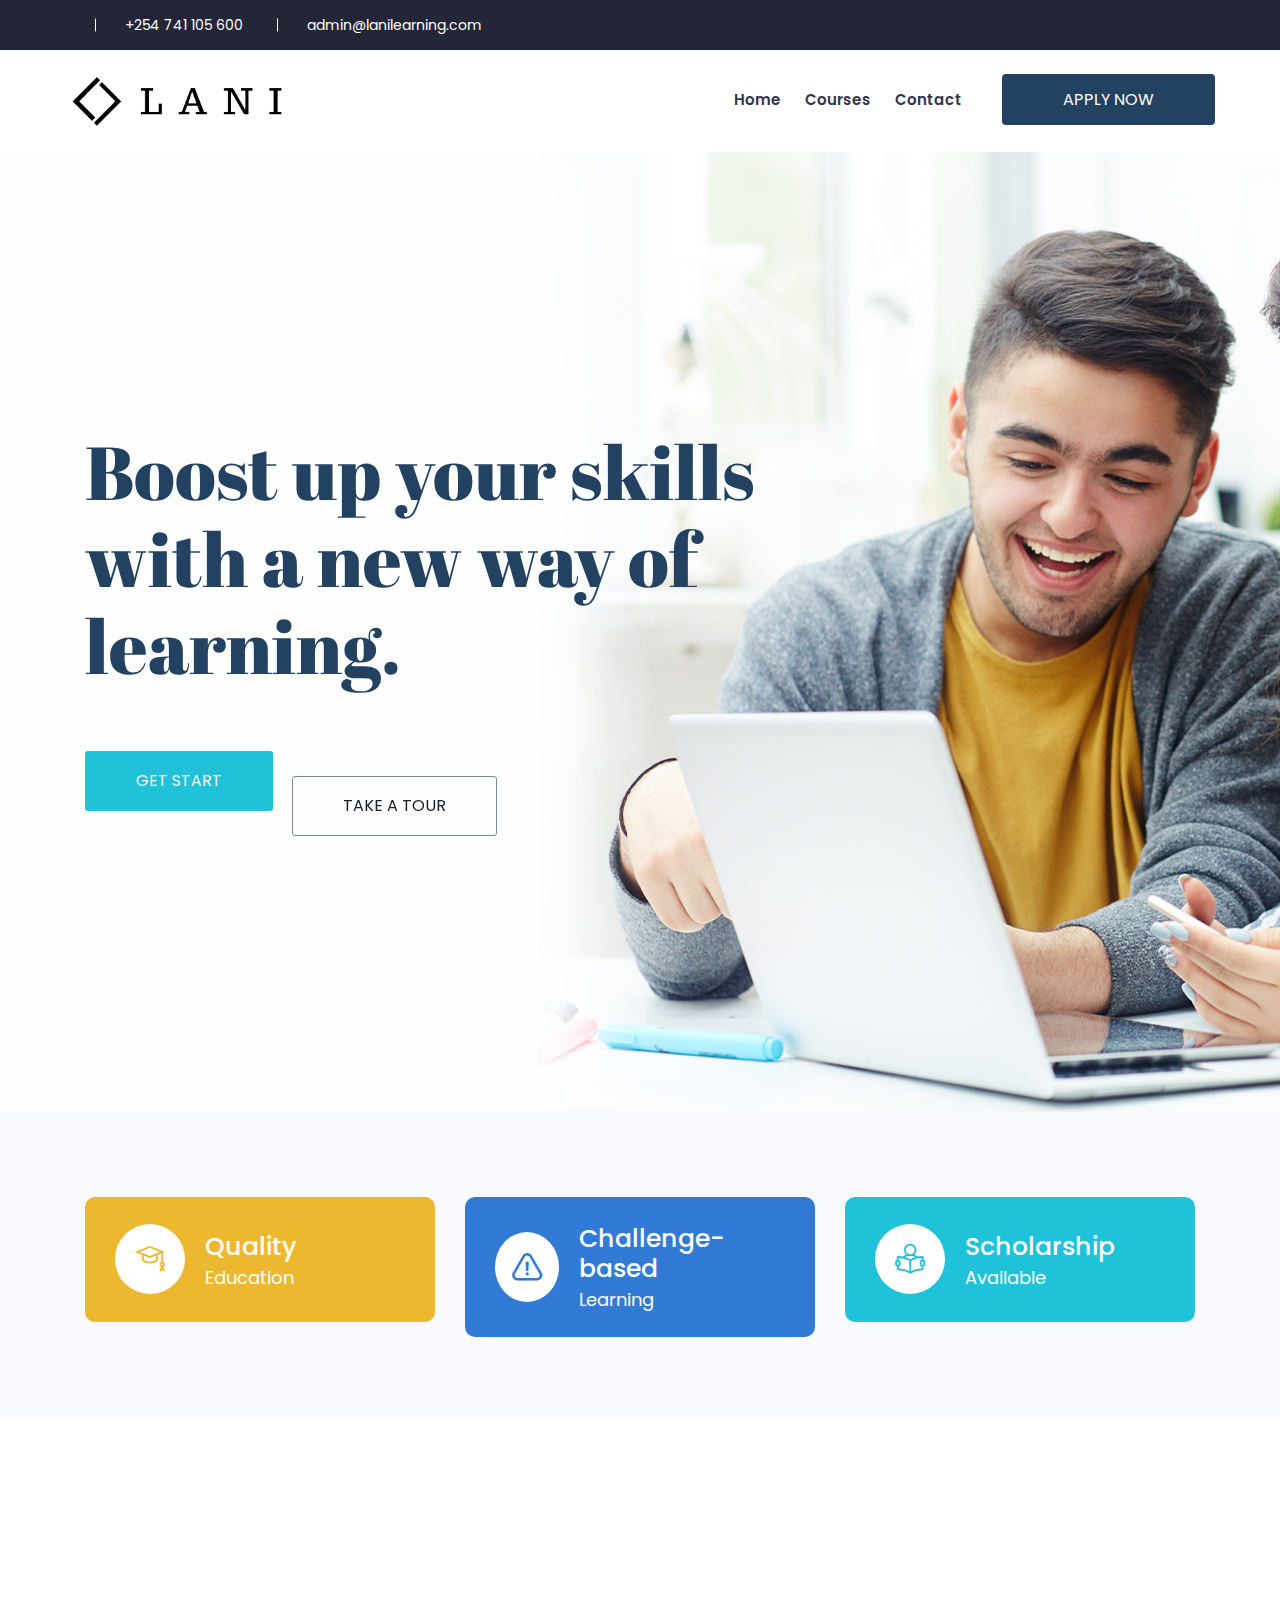
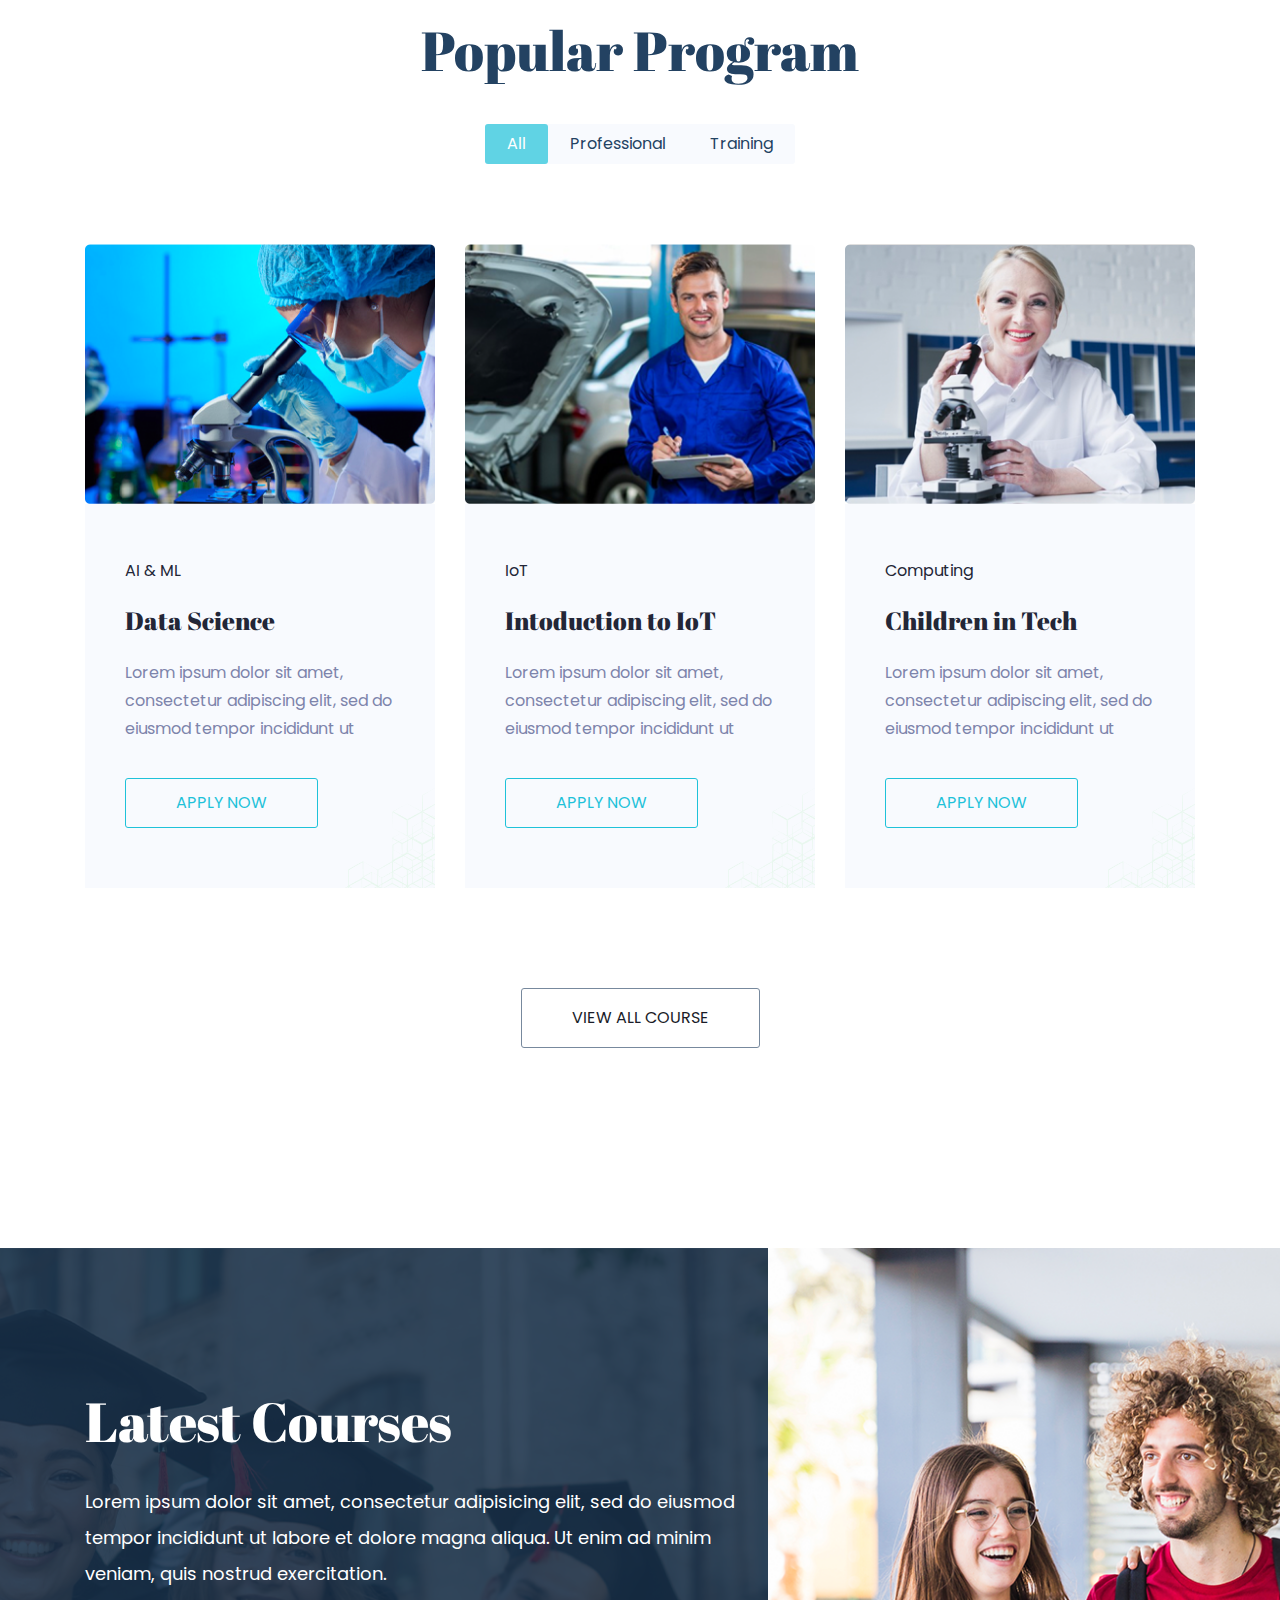
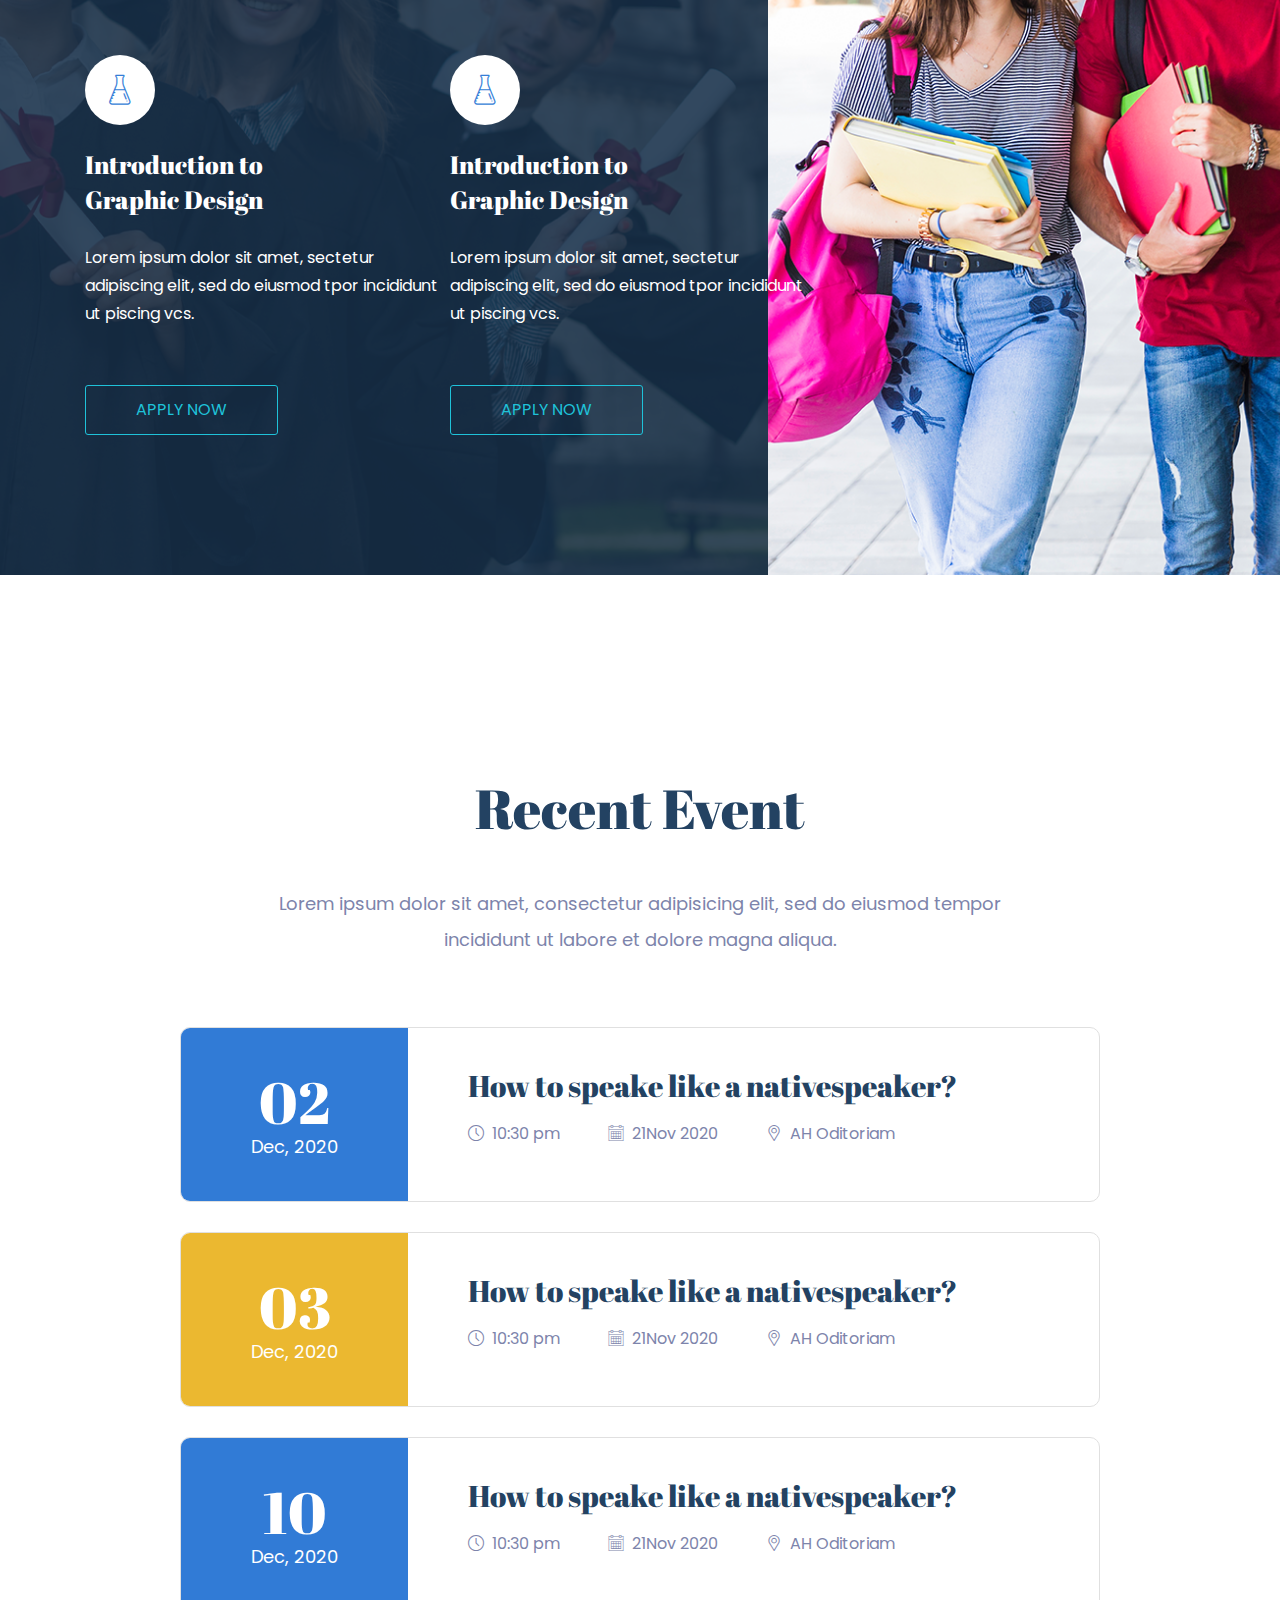
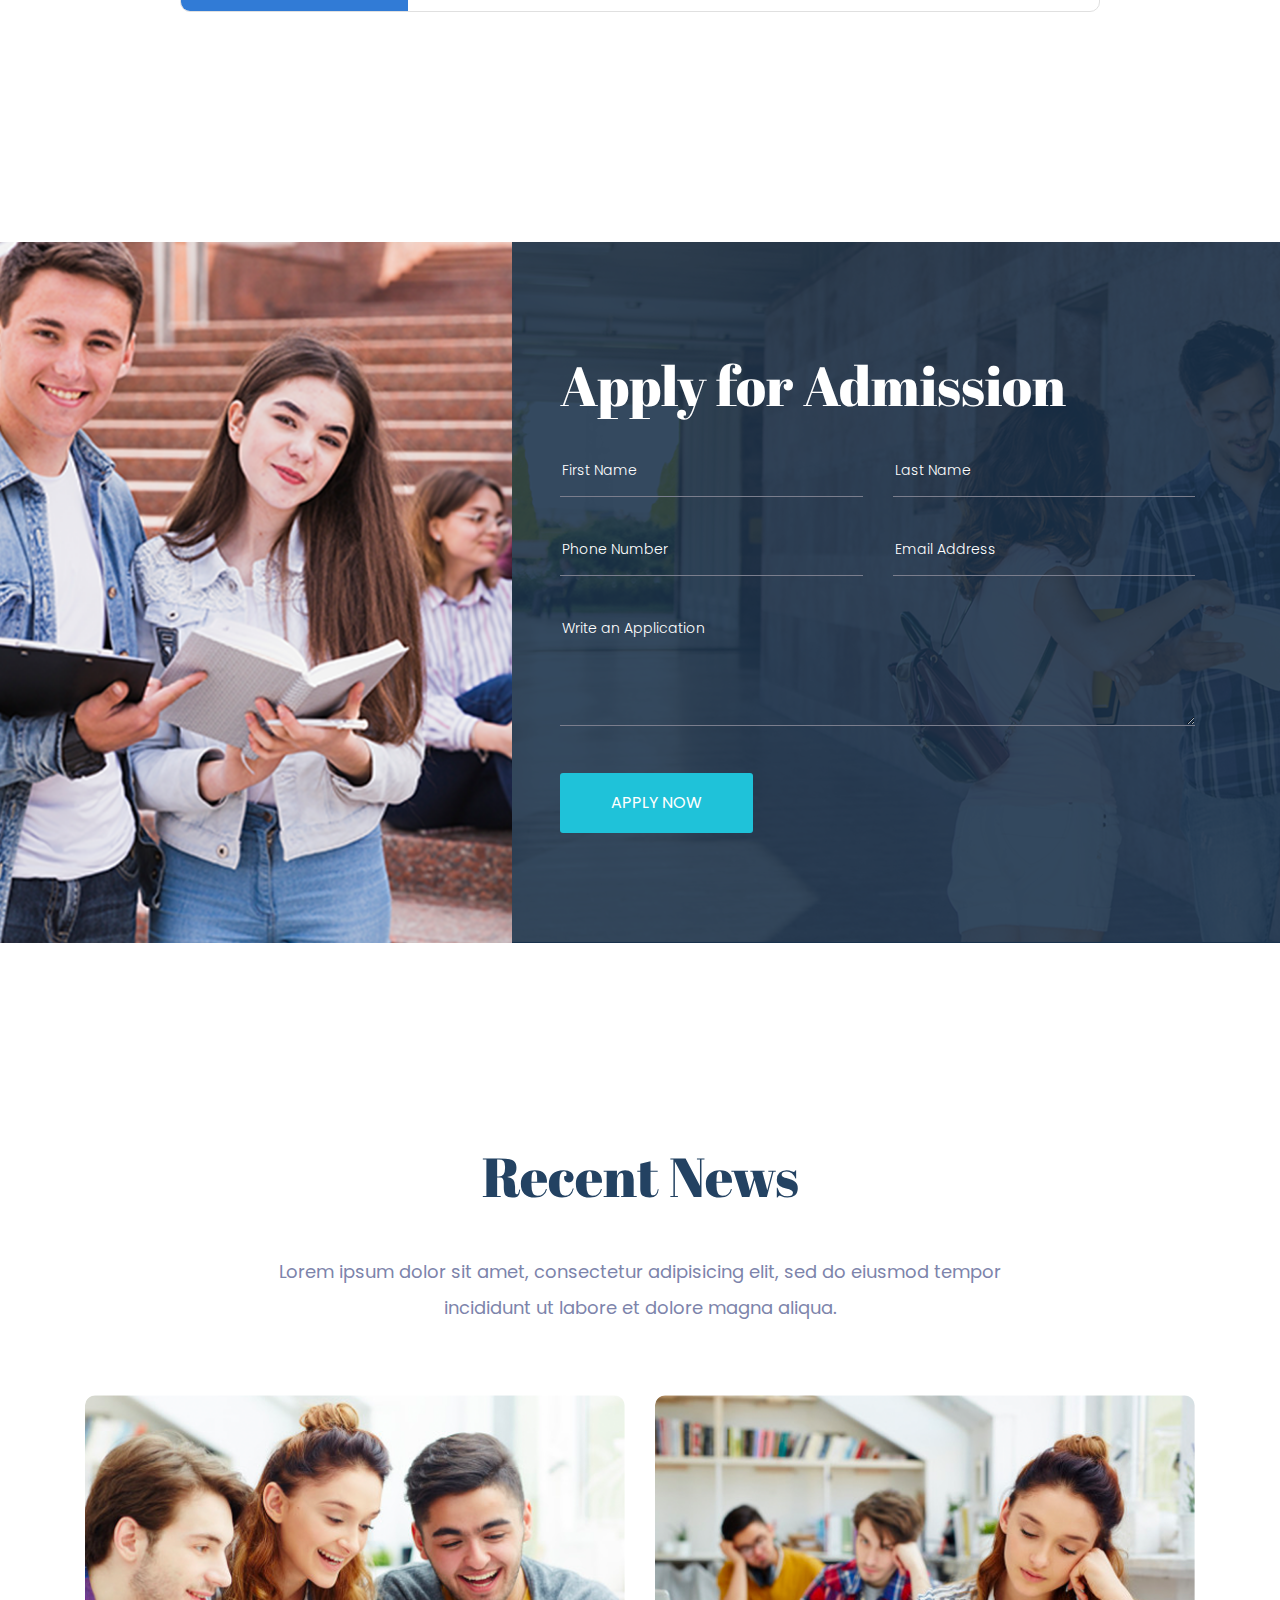
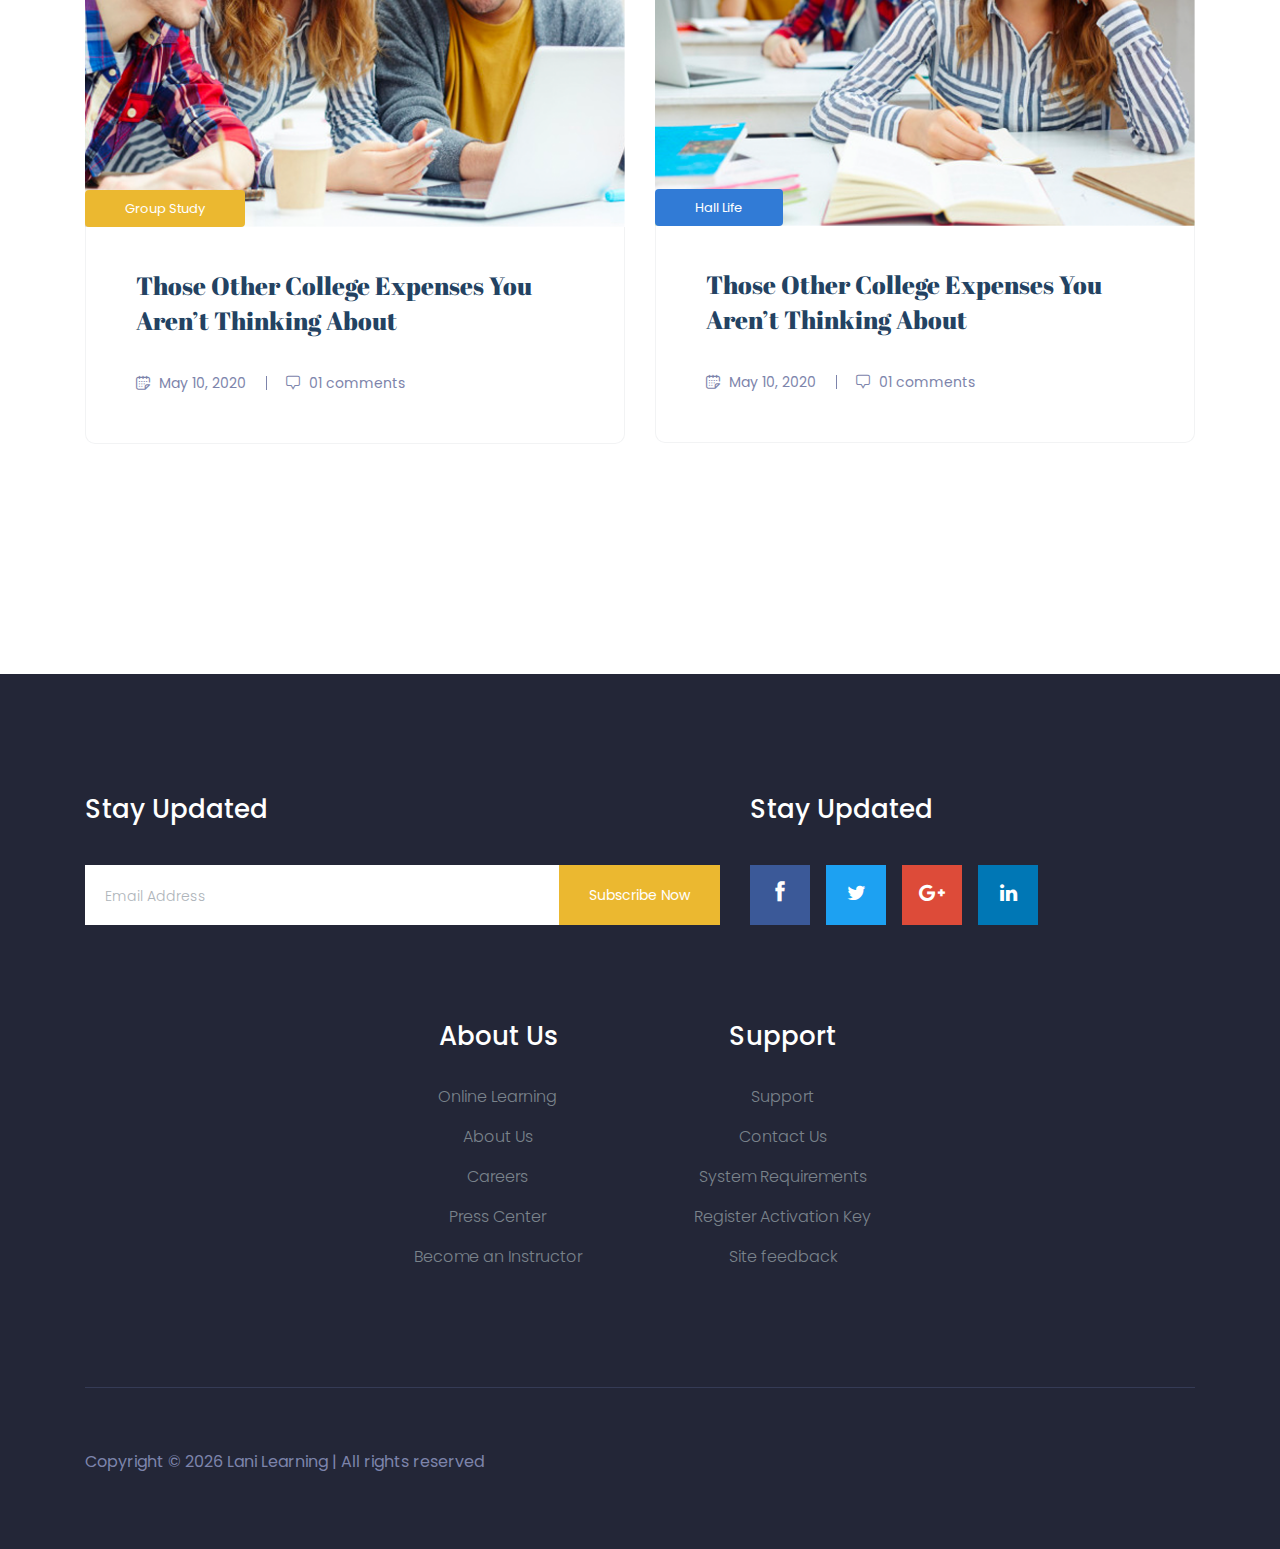
==== commit 6875f7d4: "Added contacts" ====
--- a/index.html
+++ b/index.html
@@ -4,7 +4,7 @@
 <head>
     <meta charset="utf-8">
     <meta http-equiv="x-ua-compatible" content="ie=edge">
-    <title>Education</title>
+    <title>Home | Lani Learning</title>
     <meta name="description" content="">
     <meta name="viewport" content="width=device-width, initial-scale=1">
 
@@ -41,7 +41,9 @@
                         <div class="col-lg-12">
                             <div class="header_top_wrap d-flex justify-content-between align-items-center">
                                 <div class="text_wrap">
-                                    <p><span>+880166 253 232</span> <span><a href="mailto:admin@lanilearning.com">admin@lanilearning.com</a></span></p>
+                                    <p><span><a href="tel:+254741105600">+254 741 105 600</a> </span> <span><a
+                                                href="mailto:admin@lanilearning.com">admin@lanilearning.com</a></span>
+                                    </p>
                                 </div>
                                 <div class="text_wrap">
                                     <!-- <p><a href="#"> <i class="ti-user"></i>  Login</a> <a href="#">Register</a></p> -->
@@ -59,7 +61,7 @@
                                 <div class="header_left">
                                     <div class="logo">
                                         <a href="index.html">
-                                            <img src="img/logo.png" alt="">
+                                            <img src="img/lani-logo.png" height="60" alt="">
                                         </a>
                                     </div>
                                 </div>
@@ -67,7 +69,7 @@
                                     <div class="main-menu  d-none d-lg-block">
                                         <nav>
                                             <ul id="navigation">
-                                                <li><a  href="index.html">home</a></li>
+                                                <li><a href="index.html">home</a></li>
                                                 <li><a href="Courses.html">Courses</a></li>
                                                 <!-- <li><a href="#">blog <i class="ti-angle-down"></i></a>
                                                     <ul class="submenu">
@@ -173,8 +175,8 @@
                             <i class="flaticon-school"></i>
                         </div>
                         <div class="service_info">
-                            <h4>Scholarship</h4>
-                            <p>Available</p>
+                            <h4>Quality</h4>
+                            <p>Education</p>
                         </div>
                     </div>
                 </div>
@@ -184,8 +186,8 @@
                             <i class="flaticon-error"></i>
                         </div>
                         <div class="service_info">
-                            <h4>Scholarship</h4>
-                            <p>Available</p>
+                            <h4>Challenge-based</h4>
+                            <p>Learning</p>
                         </div>
                     </div>
                 </div>
@@ -219,10 +221,14 @@
                 <div class="col-lg-12">
                     <nav class="custom_tabs text-center">
                         <div class="nav" id="nav-tab" role="tablist">
-                            <a class="nav-item nav-link active" id="nav-home-tab" data-toggle="tab" href="#nav-home" role="tab" aria-controls="nav-home" aria-selected="true">Graduate                                </a>
-                            <a class="nav-item nav-link" id="nav-profile-tab" data-toggle="tab" href="#nav-profile" role="tab" aria-controls="nav-profile" aria-selected="false">Postgraduate </a>
-                            <a class="nav-item nav-link" id="nav-contact-tab" data-toggle="tab" href="#nav-contact" role="tab" aria-controls="nav-contact" aria-selected="false">PHD Scholarships</a>
-                            <a class="nav-item nav-link" id="nav-contact-tab" data-toggle="tab" href="#nav-contact2" role="tab" aria-controls="nav-contact" aria-selected="false">Training</a>
+                            <a class="nav-item nav-link active" id="nav-home-tab" data-toggle="tab" href="#nav-home"
+                                role="tab" aria-controls="nav-home" aria-selected="true">All </a>
+                            <!-- <a class="nav-item nav-link" id="nav-profile-tab" data-toggle="tab" href="#nav-profile"
+                                role="tab" aria-controls="nav-profile" aria-selected="false">Postgraduate </a> -->
+                            <a class="nav-item nav-link" id="nav-contact-tab" data-toggle="tab" href="#nav-contact"
+                                role="tab" aria-controls="nav-contact" aria-selected="false">Professional</a>
+                            <a class="nav-item nav-link" id="nav-contact-tab" data-toggle="tab" href="#nav-contact2"
+                                role="tab" aria-controls="nav-contact" aria-selected="false">Training</a>
                         </div>
                     </nav>
                 </div>
@@ -236,169 +242,181 @@
                                     <img src="img/program/1.png" alt="">
                                 </div>
                                 <div class="program__content">
+                                    <span>AI & ML</span>
+                                    <h4>Data Science</h4>
+                                    <p>Lorem ipsum dolor sit amet, consectetur adipiscing elit, sed do eiusmod tempor
+                                        incididunt ut</p>
+                                    <a href="#" class="boxed-btn5">Apply NOw</a>
+                                </div>
+                            </div>
+                        </div>
+                        <div class="col-lg-4 col-md-6">
+                            <div class="single__program">
+                                <div class="program_thumb">
+                                    <img src="img/program/2.png" alt="">
+                                </div>
+                                <div class="program__content">
+                                    <span>IoT</span>
+                                    <h4>Intoduction to IoT</h4>
+                                    <p>Lorem ipsum dolor sit amet, consectetur adipiscing elit, sed do eiusmod tempor
+                                        incididunt ut</p>
+                                    <a href="#" class="boxed-btn5">Apply NOw</a>
+                                </div>
+                            </div>
+                        </div>
+                        <div class="col-lg-4 col-md-6">
+                            <div class="single__program">
+                                <div class="program_thumb">
+                                    <img src="img/program/3.png" alt="">
+                                </div>
+                                <div class="program__content">
+                                    <span>Computing</span>
+                                    <h4>Children in Tech</h4>
+                                    <p>Lorem ipsum dolor sit amet, consectetur adipiscing elit, sed do eiusmod tempor
+                                        incididunt ut</p>
+                                    <a href="#" class="boxed-btn5">Apply NOw</a>
+                                </div>
+                            </div>
+                        </div>
+                    </div>
+                </div>
+                <div class="tab-pane fade" id="nav-profile" role="tabpanel" aria-labelledby="nav-profile-tab">
+                    <div class="row">
+                        <div class="col-lg-4 col-md-6">
+                            <div class="single__program">
+                                <div class="program_thumb">
+                                    <img src="img/program/1.png" alt="">
+                                </div>
+                                <div class="program__content">
                                     <span>Agriculture</span>
                                     <h4>Chemical engneering</h4>
-                                    <p>Lorem ipsum dolor sit amet, consectetur adipiscing elit, sed do eiusmod tempor incididunt ut</p>
-                                    <a href="#" class="boxed-btn5">Apply NOw</a>
-                                </div>
-                            </div>
-                        </div>
-                        <div class="col-lg-4 col-md-6">
-                            <div class="single__program">
-                                <div class="program_thumb">
-                                    <img src="img/program/2.png" alt="">
+                                    <p>Lorem ipsum dolor sit amet, consectetur adipiscing elit, sed do eiusmod tempor
+                                        incididunt ut</p>
+                                    <a href="#" class="boxed-btn5">Apply NOw</a>
+                                </div>
+                            </div>
+                        </div>
+                        <div class="col-lg-4 col-md-6">
+                            <div class="single__program">
+                                <div class="program_thumb">
+                                    <img src="img/program/3.png" alt="">
                                 </div>
                                 <div class="program__content">
                                     <span>Agriculture</span>
                                     <h4>Mechanical engneering</h4>
-                                    <p>Lorem ipsum dolor sit amet, consectetur adipiscing elit, sed do eiusmod tempor incididunt ut</p>
-                                    <a href="#" class="boxed-btn5">Apply NOw</a>
-                                </div>
-                            </div>
-                        </div>
-                        <div class="col-lg-4 col-md-6">
-                            <div class="single__program">
-                                <div class="program_thumb">
-                                    <img src="img/program/3.png" alt="">
+                                    <p>Lorem ipsum dolor sit amet, consectetur adipiscing elit, sed do eiusmod tempor
+                                        incididunt ut</p>
+                                    <a href="#" class="boxed-btn5">Apply NOw</a>
+                                </div>
+                            </div>
+                        </div>
+                        <div class="col-lg-4 col-md-6">
+                            <div class="single__program">
+                                <div class="program_thumb">
+                                    <img src="img/program/2.png" alt="">
                                 </div>
                                 <div class="program__content">
                                     <span>Agriculture</span>
                                     <h4>Bio engneering</h4>
-                                    <p>Lorem ipsum dolor sit amet, consectetur adipiscing elit, sed do eiusmod tempor incididunt ut</p>
-                                    <a href="#" class="boxed-btn5">Apply NOw</a>
-                                </div>
-                            </div>
-                        </div>
-                    </div>
-                </div>
-                <div class="tab-pane fade" id="nav-profile" role="tabpanel" aria-labelledby="nav-profile-tab">
-                                <div class="row">
-                            <div class="col-lg-4 col-md-6">
-                                <div class="single__program">
-                                    <div class="program_thumb">
-                                        <img src="img/program/1.png" alt="">
-                                    </div>
-                                    <div class="program__content">
-                                        <span>Agriculture</span>
-                                        <h4>Chemical engneering</h4>
-                                        <p>Lorem ipsum dolor sit amet, consectetur adipiscing elit, sed do eiusmod tempor incididunt ut</p>
-                                        <a href="#" class="boxed-btn5">Apply NOw</a>
-                                    </div>
-                                </div>
-                            </div>
-                            <div class="col-lg-4 col-md-6">
-                                <div class="single__program">
-                                    <div class="program_thumb">
-                                        <img src="img/program/3.png" alt="">
-                                    </div>
-                                    <div class="program__content">
-                                        <span>Agriculture</span>
-                                        <h4>Mechanical engneering</h4>
-                                        <p>Lorem ipsum dolor sit amet, consectetur adipiscing elit, sed do eiusmod tempor incididunt ut</p>
-                                        <a href="#" class="boxed-btn5">Apply NOw</a>
-                                    </div>
-                                </div>
-                            </div>
-                            <div class="col-lg-4 col-md-6">
-                                <div class="single__program">
-                                    <div class="program_thumb">
-                                        <img src="img/program/2.png" alt="">
-                                    </div>
-                                    <div class="program__content">
-                                        <span>Agriculture</span>
-                                        <h4>Bio engneering</h4>
-                                        <p>Lorem ipsum dolor sit amet, consectetur adipiscing elit, sed do eiusmod tempor incididunt ut</p>
-                                        <a href="#" class="boxed-btn5">Apply NOw</a>
-                                    </div>
-                                </div>
-                            </div>
-                        </div>
+                                    <p>Lorem ipsum dolor sit amet, consectetur adipiscing elit, sed do eiusmod tempor
+                                        incididunt ut</p>
+                                    <a href="#" class="boxed-btn5">Apply NOw</a>
+                                </div>
+                            </div>
+                        </div>
+                    </div>
                 </div>
                 <div class="tab-pane fade" id="nav-contact" role="tabpanel" aria-labelledby="nav-contact-tab">
-                                <div class="row">
-                            <div class="col-lg-4 col-md-6">
-                                <div class="single__program">
-                                    <div class="program_thumb">
-                                        <img src="img/program/3.png" alt="">
-                                    </div>
-                                    <div class="program__content">
-                                        <span>Agriculture</span>
-                                        <h4>Chemical engneering</h4>
-                                        <p>Lorem ipsum dolor sit amet, consectetur adipiscing elit, sed do eiusmod tempor incididunt ut</p>
-                                        <a href="#" class="boxed-btn5">Apply NOw</a>
-                                    </div>
-                                </div>
-                            </div>
-                            <div class="col-lg-4 col-md-6">
-                                <div class="single__program">
-                                    <div class="program_thumb">
-                                        <img src="img/program/2.png" alt="">
-                                    </div>
-                                    <div class="program__content">
-                                        <span>Agriculture</span>
-                                        <h4>Mechanical engneering</h4>
-                                        <p>Lorem ipsum dolor sit amet, consectetur adipiscing elit, sed do eiusmod tempor incididunt ut</p>
-                                        <a href="#" class="boxed-btn5">Apply NOw</a>
-                                    </div>
-                                </div>
-                            </div>
-                            <div class="col-lg-4 col-md-6">
-                                <div class="single__program">
-                                    <div class="program_thumb">
-                                        <img src="img/program/1.png" alt="">
-                                    </div>
-                                    <div class="program__content">
-                                        <span>Agriculture</span>
-                                        <h4>Bio engneering</h4>
-                                        <p>Lorem ipsum dolor sit amet, consectetur adipiscing elit, sed do eiusmod tempor incididunt ut</p>
-                                        <a href="#" class="boxed-btn5">Apply NOw</a>
-                                    </div>
-                                </div>
-                            </div>
-                        </div>
+                    <div class="row">
+                        <div class="col-lg-4 col-md-6">
+                            <div class="single__program">
+                                <div class="program_thumb">
+                                    <img src="img/program/3.png" alt="">
+                                </div>
+                                <div class="program__content">
+                                    <span>Agriculture</span>
+                                    <h4>Chemical engneering</h4>
+                                    <p>Lorem ipsum dolor sit amet, consectetur adipiscing elit, sed do eiusmod tempor
+                                        incididunt ut</p>
+                                    <a href="#" class="boxed-btn5">Apply NOw</a>
+                                </div>
+                            </div>
+                        </div>
+                        <div class="col-lg-4 col-md-6">
+                            <div class="single__program">
+                                <div class="program_thumb">
+                                    <img src="img/program/2.png" alt="">
+                                </div>
+                                <div class="program__content">
+                                    <span>Agriculture</span>
+                                    <h4>Mechanical engneering</h4>
+                                    <p>Lorem ipsum dolor sit amet, consectetur adipiscing elit, sed do eiusmod tempor
+                                        incididunt ut</p>
+                                    <a href="#" class="boxed-btn5">Apply NOw</a>
+                                </div>
+                            </div>
+                        </div>
+                        <div class="col-lg-4 col-md-6">
+                            <div class="single__program">
+                                <div class="program_thumb">
+                                    <img src="img/program/1.png" alt="">
+                                </div>
+                                <div class="program__content">
+                                    <span>Agriculture</span>
+                                    <h4>Bio engneering</h4>
+                                    <p>Lorem ipsum dolor sit amet, consectetur adipiscing elit, sed do eiusmod tempor
+                                        incididunt ut</p>
+                                    <a href="#" class="boxed-btn5">Apply NOw</a>
+                                </div>
+                            </div>
+                        </div>
+                    </div>
                 </div>
                 <div class="tab-pane fade" id="nav-contact2" role="tabpanel" aria-labelledby="nav-contact-tab">
-                                <div class="row">
-                            <div class="col-lg-4 col-md-6">
-                                <div class="single__program">
-                                    <div class="program_thumb">
-                                        <img src="img/program/2.png" alt="">
-                                    </div>
-                                    <div class="program__content">
-                                        <span>Agriculture</span>
-                                        <h4>Chemical engneering</h4>
-                                        <p>Lorem ipsum dolor sit amet, consectetur adipiscing elit, sed do eiusmod tempor incididunt ut</p>
-                                        <a href="#" class="boxed-btn5">Apply NOw</a>
-                                    </div>
-                                </div>
-                            </div>
-                            <div class="col-lg-4 col-md-6">
-                                <div class="single__program">
-                                    <div class="program_thumb">
-                                        <img src="img/program/1.png" alt="">
-                                    </div>
-                                    <div class="program__content">
-                                        <span>Agriculture</span>
-                                        <h4>Mechanical engneering</h4>
-                                        <p>Lorem ipsum dolor sit amet, consectetur adipiscing elit, sed do eiusmod tempor incididunt ut</p>
-                                        <a href="#" class="boxed-btn5">Apply NOw</a>
-                                    </div>
-                                </div>
-                            </div>
-                            <div class="col-lg-4 col-md-6">
-                                <div class="single__program">
-                                    <div class="program_thumb">
-                                        <img src="img/program/3.png" alt="">
-                                    </div>
-                                    <div class="program__content">
-                                        <span>Agriculture</span>
-                                        <h4>Bio engneering</h4>
-                                        <p>Lorem ipsum dolor sit amet, consectetur adipiscing elit, sed do eiusmod tempor incididunt ut</p>
-                                        <a href="#" class="boxed-btn5">Apply NOw</a>
-                                    </div>
-                                </div>
-                            </div>
-                        </div>
+                    <div class="row">
+                        <div class="col-lg-4 col-md-6">
+                            <div class="single__program">
+                                <div class="program_thumb">
+                                    <img src="img/program/2.png" alt="">
+                                </div>
+                                <div class="program__content">
+                                    <span>Agriculture</span>
+                                    <h4>Chemical engneering</h4>
+                                    <p>Lorem ipsum dolor sit amet, consectetur adipiscing elit, sed do eiusmod tempor
+                                        incididunt ut</p>
+                                    <a href="#" class="boxed-btn5">Apply NOw</a>
+                                </div>
+                            </div>
+                        </div>
+                        <div class="col-lg-4 col-md-6">
+                            <div class="single__program">
+                                <div class="program_thumb">
+                                    <img src="img/program/1.png" alt="">
+                                </div>
+                                <div class="program__content">
+                                    <span>Agriculture</span>
+                                    <h4>Mechanical engneering</h4>
+                                    <p>Lorem ipsum dolor sit amet, consectetur adipiscing elit, sed do eiusmod tempor
+                                        incididunt ut</p>
+                                    <a href="#" class="boxed-btn5">Apply NOw</a>
+                                </div>
+                            </div>
+                        </div>
+                        <div class="col-lg-4 col-md-6">
+                            <div class="single__program">
+                                <div class="program_thumb">
+                                    <img src="img/program/3.png" alt="">
+                                </div>
+                                <div class="program__content">
+                                    <span>Agriculture</span>
+                                    <h4>Bio engneering</h4>
+                                    <p>Lorem ipsum dolor sit amet, consectetur adipiscing elit, sed do eiusmod tempor
+                                        incididunt ut</p>
+                                    <a href="#" class="boxed-btn5">Apply NOw</a>
+                                </div>
+                            </div>
+                        </div>
+                    </div>
                 </div>
             </div>
 
@@ -422,26 +440,30 @@
                         <div class="coures_info">
                             <div class="section_title white_text">
                                 <h3>Latest Courses</h3>
-                                <p>Lorem ipsum dolor sit amet, consectetur adipisicing elit, sed do eiusmod <br> tempor incididunt ut labore et dolore magna aliqua. Ut enim ad minim <br> veniam, quis nostrud exercitation.</p>
+                                <p>Lorem ipsum dolor sit amet, consectetur adipisicing elit, sed do eiusmod <br> tempor
+                                    incididunt ut labore et dolore magna aliqua. Ut enim ad minim <br> veniam, quis
+                                    nostrud exercitation.</p>
                             </div>
                             <div class="coures_wrap d-flex">
                                 <div class="single_wrap">
                                     <div class="icon">
                                         <i class="flaticon-lab"></i>
                                     </div>
-                                    <h4>Bachelor of <br>
+                                    <h4>Introduction to <br>
                                         Graphic Design</h4>
-                                        <p>Lorem ipsum dolor sit amet, sectetur adipiscing elit, sed do eiusmod tpor incididunt ut piscing vcs.</p>
-                                        <a href="#" class="boxed-btn5">Apply NOw</a>
+                                    <p>Lorem ipsum dolor sit amet, sectetur adipiscing elit, sed do eiusmod tpor
+                                        incididunt ut piscing vcs.</p>
+                                    <a href="#" class="boxed-btn5">Apply NOw</a>
                                 </div>
                                 <div class="single_wrap">
                                     <div class="icon">
                                         <i class="flaticon-lab"></i>
                                     </div>
-                                    <h4>Bachelor of <br>
+                                    <h4>Introduction to <br>
                                         Graphic Design</h4>
-                                        <p>Lorem ipsum dolor sit amet, sectetur adipiscing elit, sed do eiusmod tpor incididunt ut piscing vcs.</p>
-                                        <a href="#" class="boxed-btn5">Apply NOw</a>
+                                    <p>Lorem ipsum dolor sit amet, sectetur adipiscing elit, sed do eiusmod tpor
+                                        incididunt ut piscing vcs.</p>
+                                    <a href="#" class="boxed-btn5">Apply NOw</a>
                                 </div>
                             </div>
                         </div>
@@ -459,7 +481,8 @@
                 <div class="col-lg-8 col-md-10">
                     <div class="section_title text-center mb-70">
                         <h3 class="mb-45">Recent Event</h3>
-                        <p>Lorem ipsum dolor sit amet, consectetur adipisicing elit, sed do eiusmod tempor incididunt ut labore et dolore magna aliqua.</p>
+                        <p>Lorem ipsum dolor sit amet, consectetur adipisicing elit, sed do eiusmod tempor incididunt ut
+                            labore et dolore magna aliqua.</p>
                     </div>
                 </div>
             </div>
@@ -473,8 +496,10 @@
                         <div class="event_info">
                             <a href="event_details.html">
                                 <h4>How to speake like a nativespeaker?</h4>
-                             </a>
-                            <p><span> <i class="flaticon-clock"></i> 10:30 pm</span> <span> <i class="flaticon-calendar"></i> 21Nov 2020 </span> <span> <i class="flaticon-placeholder"></i> AH Oditoriam</span> </p>
+                            </a>
+                            <p><span> <i class="flaticon-clock"></i> 10:30 pm</span> <span> <i
+                                        class="flaticon-calendar"></i> 21Nov 2020 </span> <span> <i
+                                        class="flaticon-placeholder"></i> AH Oditoriam</span> </p>
                         </div>
                     </div>
                     <div class="single_event d-flex align-items-center">
@@ -485,8 +510,10 @@
                         <div class="event_info">
                             <a href="event_details.html">
                                 <h4>How to speake like a nativespeaker?</h4>
-                             </a>
-                            <p><span> <i class="flaticon-clock"></i> 10:30 pm</span> <span> <i class="flaticon-calendar"></i> 21Nov 2020 </span> <span> <i class="flaticon-placeholder"></i> AH Oditoriam</span> </p>
+                            </a>
+                            <p><span> <i class="flaticon-clock"></i> 10:30 pm</span> <span> <i
+                                        class="flaticon-calendar"></i> 21Nov 2020 </span> <span> <i
+                                        class="flaticon-placeholder"></i> AH Oditoriam</span> </p>
                         </div>
                     </div>
                     <div class="single_event d-flex align-items-center">
@@ -497,8 +524,10 @@
                         <div class="event_info">
                             <a href="event_details.html">
                                 <h4>How to speake like a nativespeaker?</h4>
-                             </a>
-                            <p><span> <i class="flaticon-clock"></i> 10:30 pm</span> <span> <i class="flaticon-calendar"></i> 21Nov 2020 </span> <span> <i class="flaticon-placeholder"></i> AH Oditoriam</span> </p>
+                            </a>
+                            <p><span> <i class="flaticon-clock"></i> 10:30 pm</span> <span> <i
+                                        class="flaticon-calendar"></i> 21Nov 2020 </span> <span> <i
+                                        class="flaticon-placeholder"></i> AH Oditoriam</span> </p>
                         </div>
                     </div>
                 </div>
@@ -519,22 +548,22 @@
                                 <div class="row">
                                     <div class="col-md-6">
                                         <div class="single_input">
-                                            <input type="text" placeholder="First Name" >
+                                            <input type="text" placeholder="First Name">
                                         </div>
                                     </div>
                                     <div class="col-md-6">
                                         <div class="single_input">
-                                            <input type="text" placeholder="Last Name" >
+                                            <input type="text" placeholder="Last Name">
                                         </div>
                                     </div>
                                     <div class="col-md-6">
                                         <div class="single_input">
-                                            <input type="text" placeholder="Phone Number" >
+                                            <input type="text" placeholder="Phone Number">
                                         </div>
                                     </div>
                                     <div class="col-md-6">
                                         <div class="single_input">
-                                            <input type="text" placeholder="Email Address" >
+                                            <input type="text" placeholder="Email Address">
                                         </div>
                                     </div>
                                     <div class="col-md-12">
@@ -565,7 +594,8 @@
                 <div class="col-lg-8 col-md-10">
                     <div class="section_title text-center mb-70">
                         <h3 class="mb-45">Recent News</h3>
-                        <p>Lorem ipsum dolor sit amet, consectetur adipisicing elit, sed do eiusmod tempor incididunt ut labore et dolore magna aliqua.</p>
+                        <p>Lorem ipsum dolor sit amet, consectetur adipisicing elit, sed do eiusmod tempor incididunt ut
+                            labore et dolore magna aliqua.</p>
                     </div>
                 </div>
             </div>
@@ -583,9 +613,10 @@
                                 <h4>Those Other College Expenses You
                                     Aren’t Thinking About</h4>
                             </a>
-                            <p class="d-flex align-items-center"> <span><i class="flaticon-calendar-1"></i> May 10, 2020</span> 
-                            
-                            <span> <i class="flaticon-comment"></i> 01 comments</span>
+                            <p class="d-flex align-items-center"> <span><i class="flaticon-calendar-1"></i> May 10,
+                                    2020</span>
+
+                                <span> <i class="flaticon-comment"></i> 01 comments</span>
                             </p>
                         </div>
                     </div>
@@ -603,9 +634,10 @@
                                 <h4>Those Other College Expenses You
                                     Aren’t Thinking About</h4>
                             </a>
-                            <p class="d-flex align-items-center"> <span><i class="flaticon-calendar-1"></i> May 10, 2020</span> 
-                            
-                            <span> <i class="flaticon-comment"></i> 01 comments</span>
+                            <p class="d-flex align-items-center"> <span><i class="flaticon-calendar-1"></i> May 10,
+                                    2020</span>
+
+                                <span> <i class="flaticon-comment"></i> 01 comments</span>
                             </p>
                         </div>
                     </div>
@@ -640,12 +672,13 @@
                                 <div class="socail_links">
                                     <ul>
                                         <li>
-                                            <a href="#">
+                                            <a href="https://www.facebook.com/pages/category/Educational-Research-Center/Lani-Learning-103051394379115/"
+                                                target="_blank">
                                                 <i class="ti-facebook"></i>
                                             </a>
                                         </li>
                                         <li>
-                                            <a href="#">
+                                            <a href="https://twitter.com/lani_learning?lang=en" target="_blank">
                                                 <i class="fa fa-twitter"></i>
                                             </a>
                                         </li>
@@ -655,18 +688,18 @@
                                             </a>
                                         </li>
                                         <li>
-                                            <a href="#">
+                                            <a href="https://www.linkedin.com/company/lani-learning" target="_blank">
                                                 <i class="fa fa-linkedin"></i>
                                             </a>
                                         </li>
                                     </ul>
                                 </div>
-    
-                            </div>
-                        </div>
-                    </div>
-                </div>
-                <div class="row">
+
+                            </div>
+                        </div>
+                    </div>
+                </div>
+                <div class="row text-center justify-content-center">
                     <div class="col-xl-3 col-md-6 col-lg-3">
                         <div class="footer_widget">
                             <h3 class="footer_title">
@@ -681,7 +714,7 @@
                             </ul>
                         </div>
                     </div>
-                    <div class="col-xl-3 col-md-6 col-lg-3">
+                    <!-- <div class="col-xl-3 col-md-6 col-lg-3">
                         <div class="footer_widget">
                             <h3 class="footer_title">
                                 Campus
@@ -708,7 +741,7 @@
                                 <li><a href="#">Request Information</a></li>
                             </ul>
                         </div>
-                    </div>
+                    </div> -->
                     <div class="col-xl-3 col-md-6 col-lg-3">
                         <div class="footer_widget">
                             <h3 class="footer_title">
@@ -732,9 +765,13 @@
                 <div class="row">
                     <div class="col-xl-12">
                         <p class="copy_right text-center">
-                            <p><!-- Link back to Colorlib can't be removed. Template is licensed under CC BY 3.0. -->
-  Copyright &copy;<script>document.write(new Date().getFullYear());</script> All rights reserved | This template is made with <i class="ti-heart" aria-hidden="true"></i> by <a href="https://colorlib.com" target="_blank">Colorlib</a>
-  <!-- Link back to Colorlib can't be removed. Template is licensed under CC BY 3.0. --></p>
+                            <p class="mx-auto">
+                                <!-- Link back to Colorlib can't be removed. Template is licensed under CC BY 3.0. -->
+                                Copyright &copy;
+                                <script>document.write(new Date().getFullYear());</script> Lani Learning | All rights
+                                reserved
+                                <!-- Link back to Colorlib can't be removed. Template is licensed under CC BY 3.0. -->
+                            </p>
                         </p>
                     </div>
                 </div>
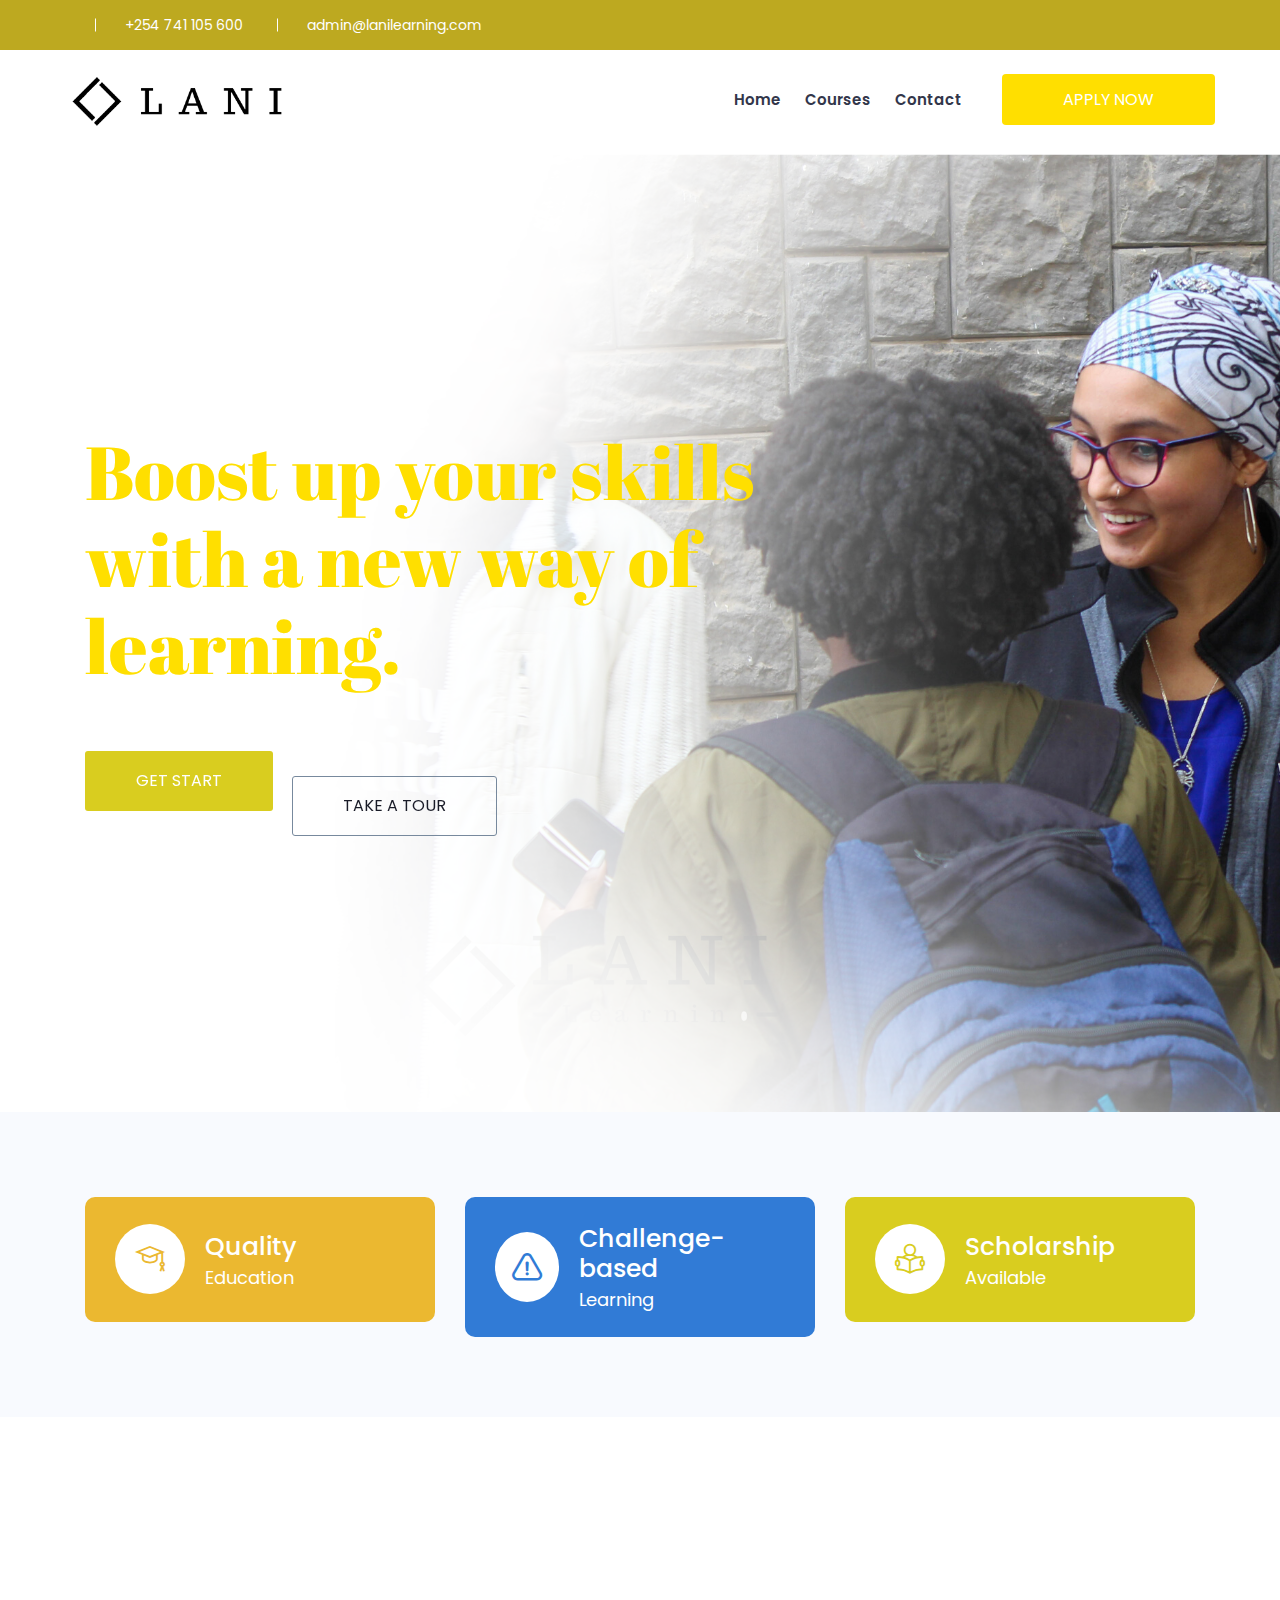
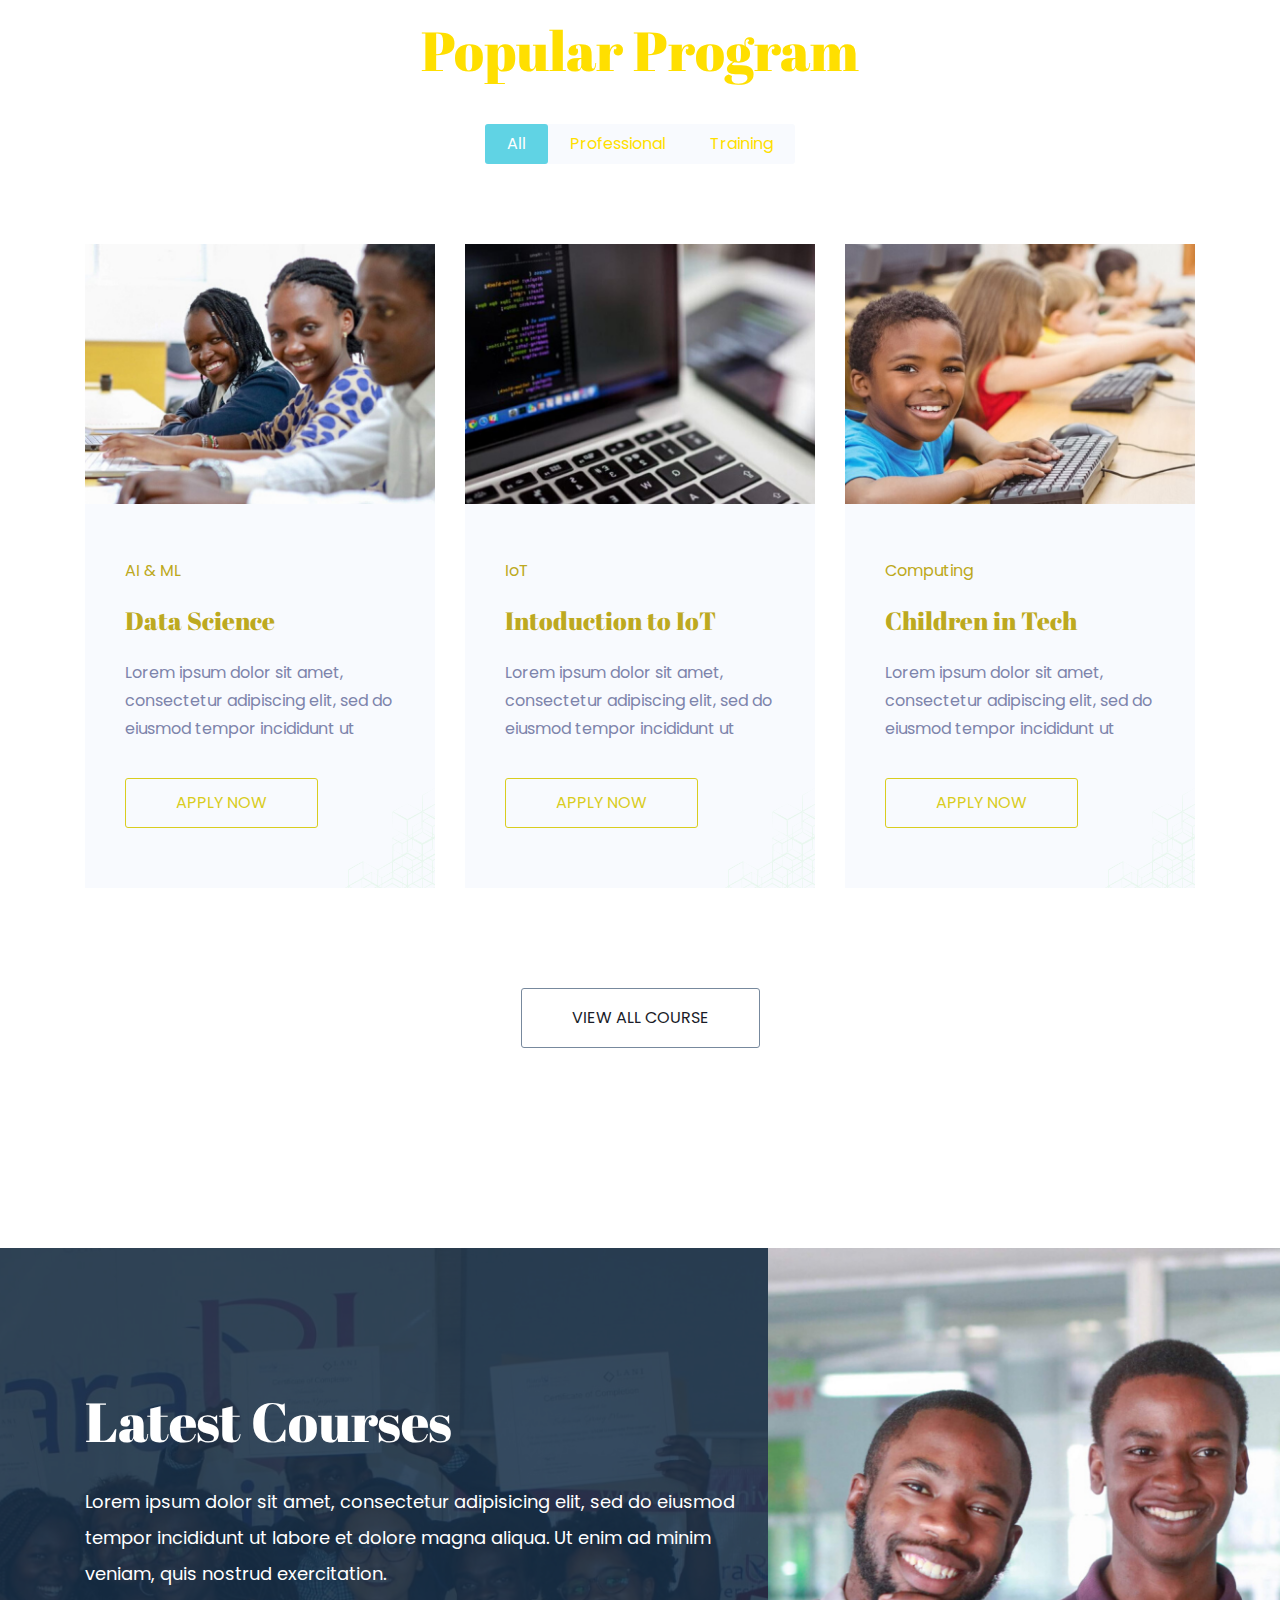
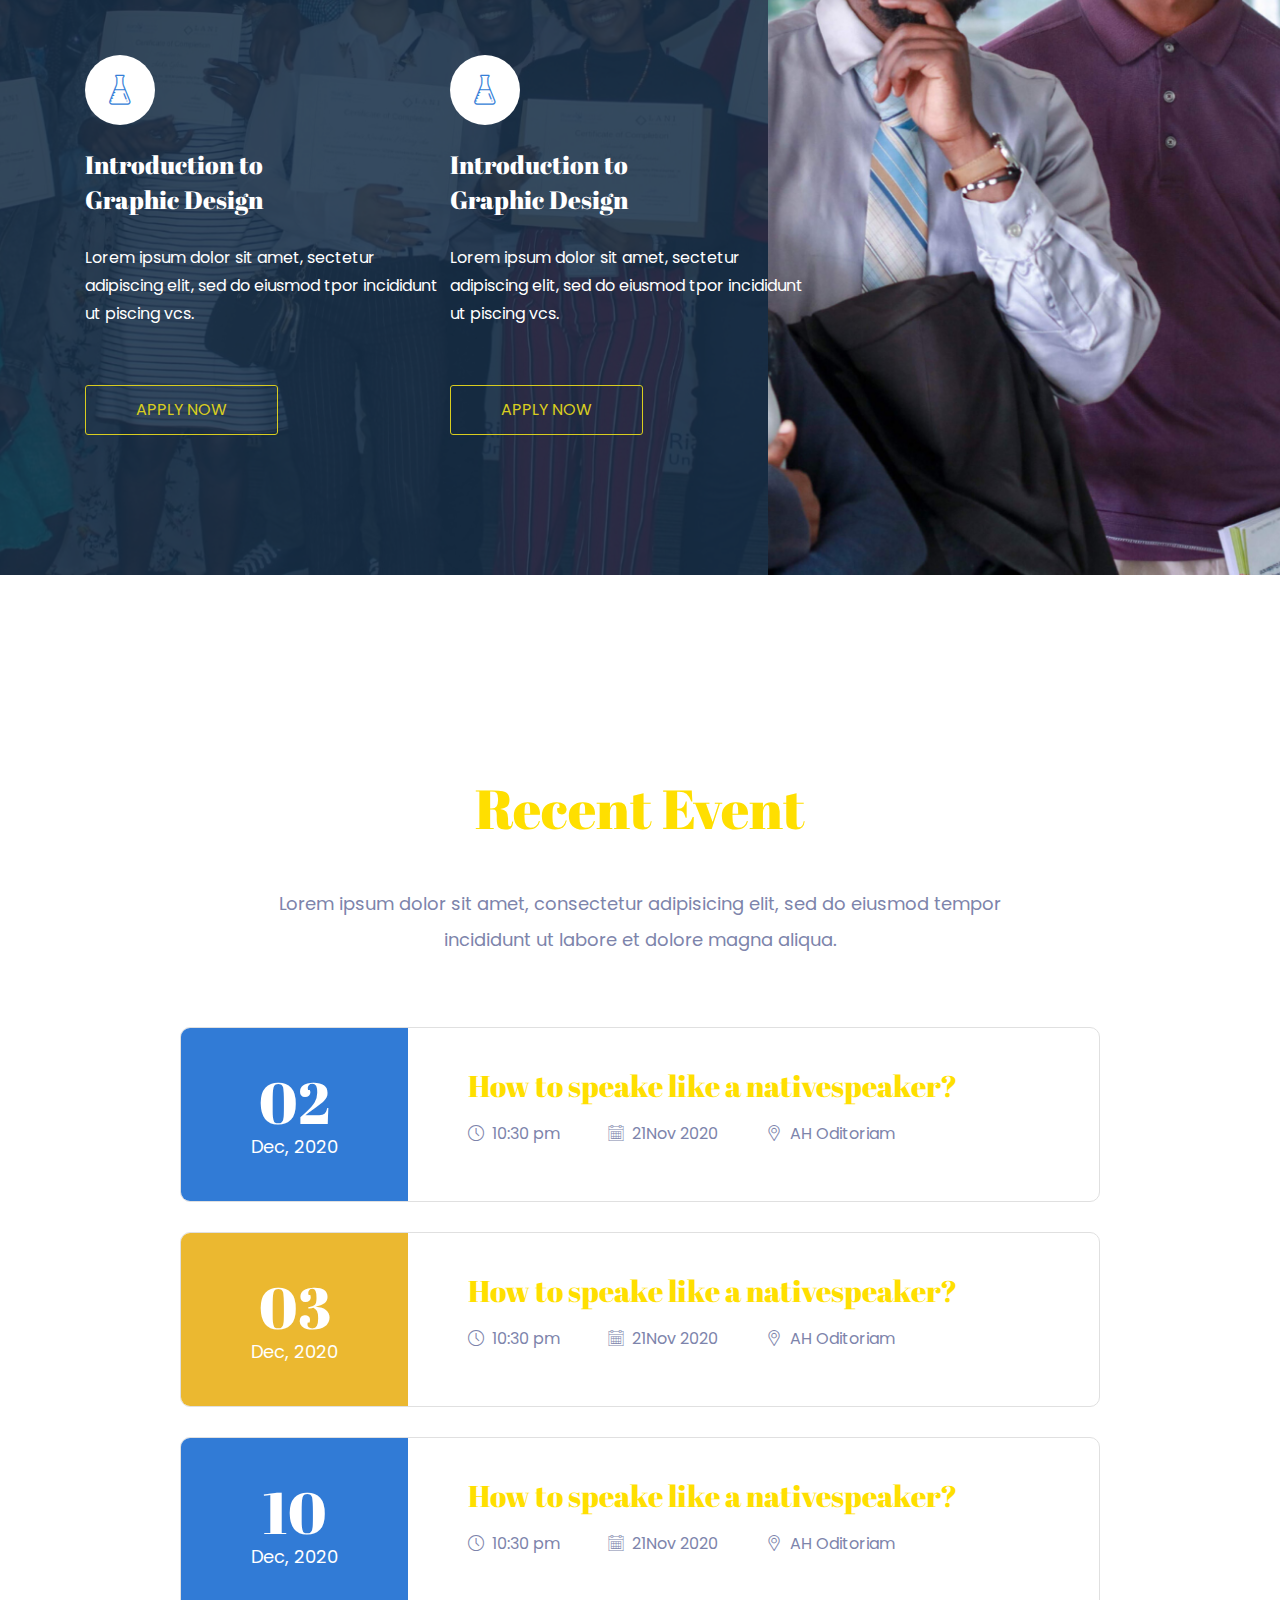
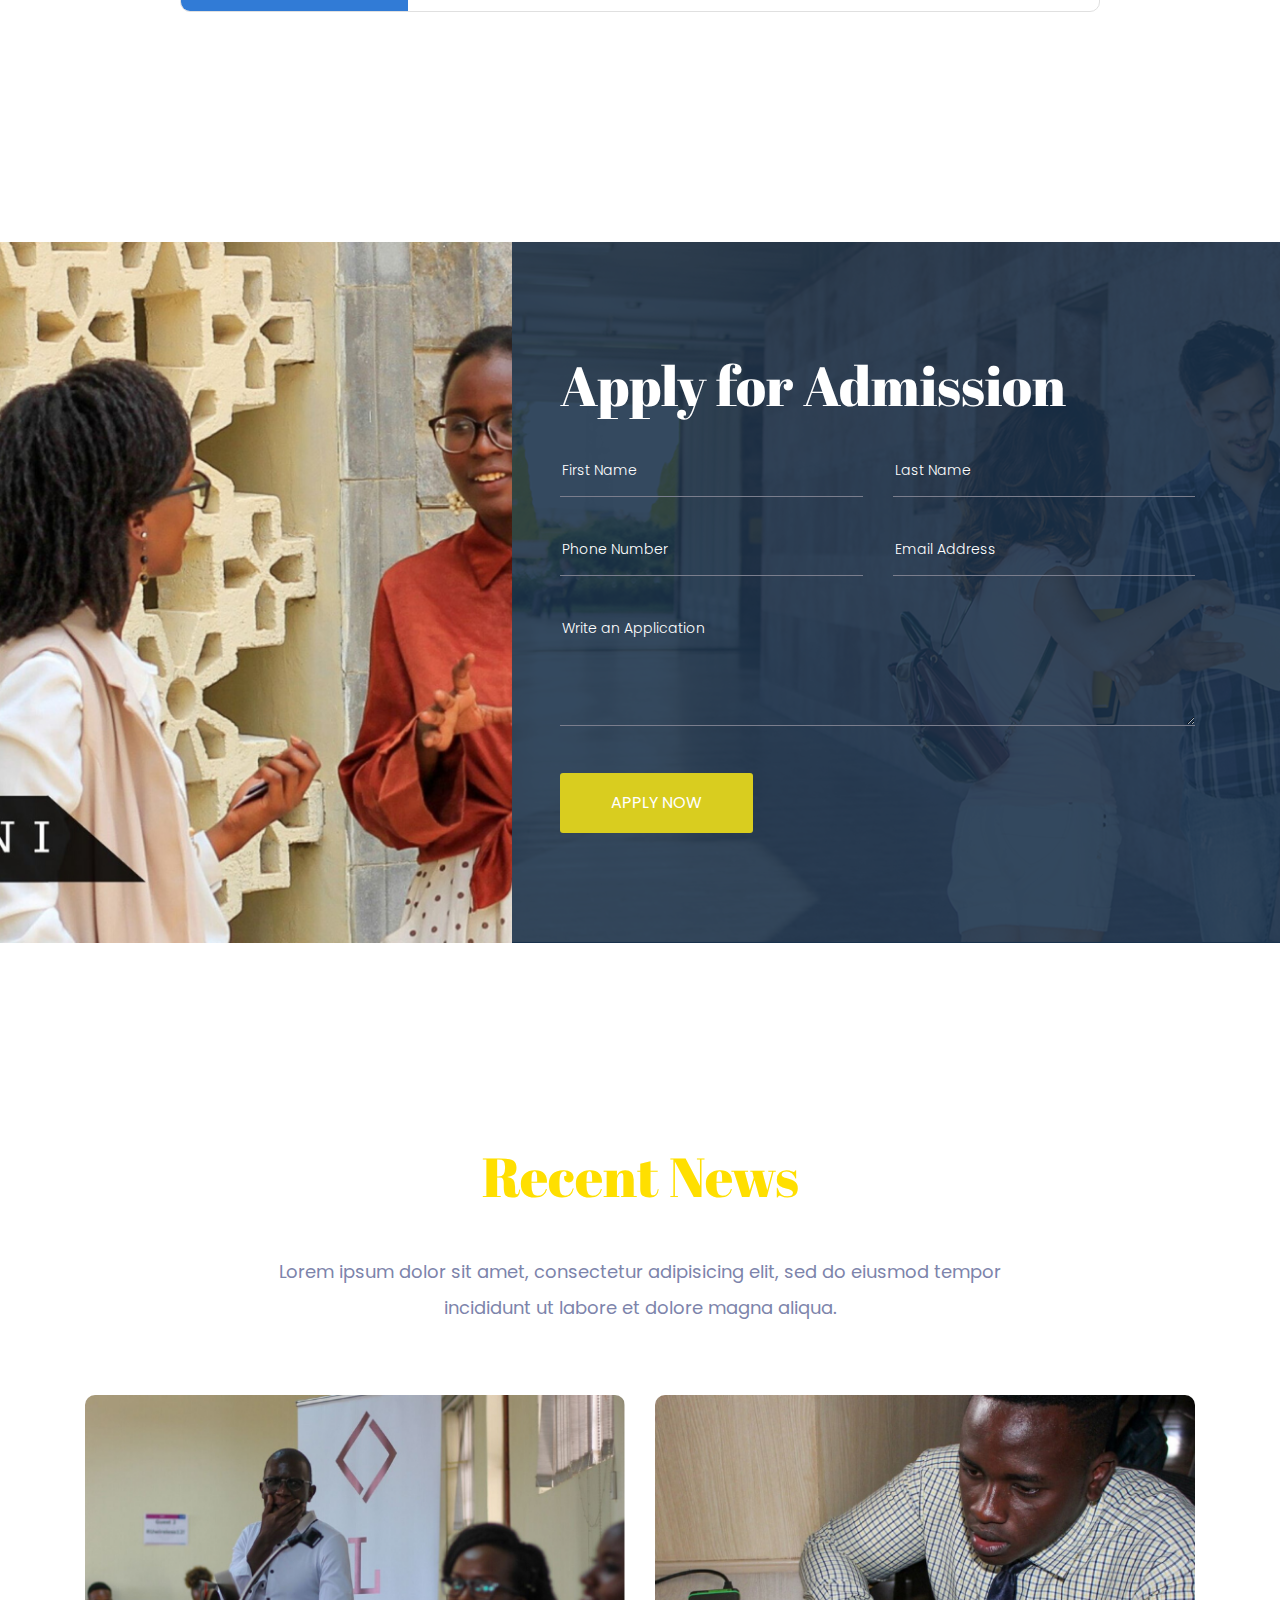
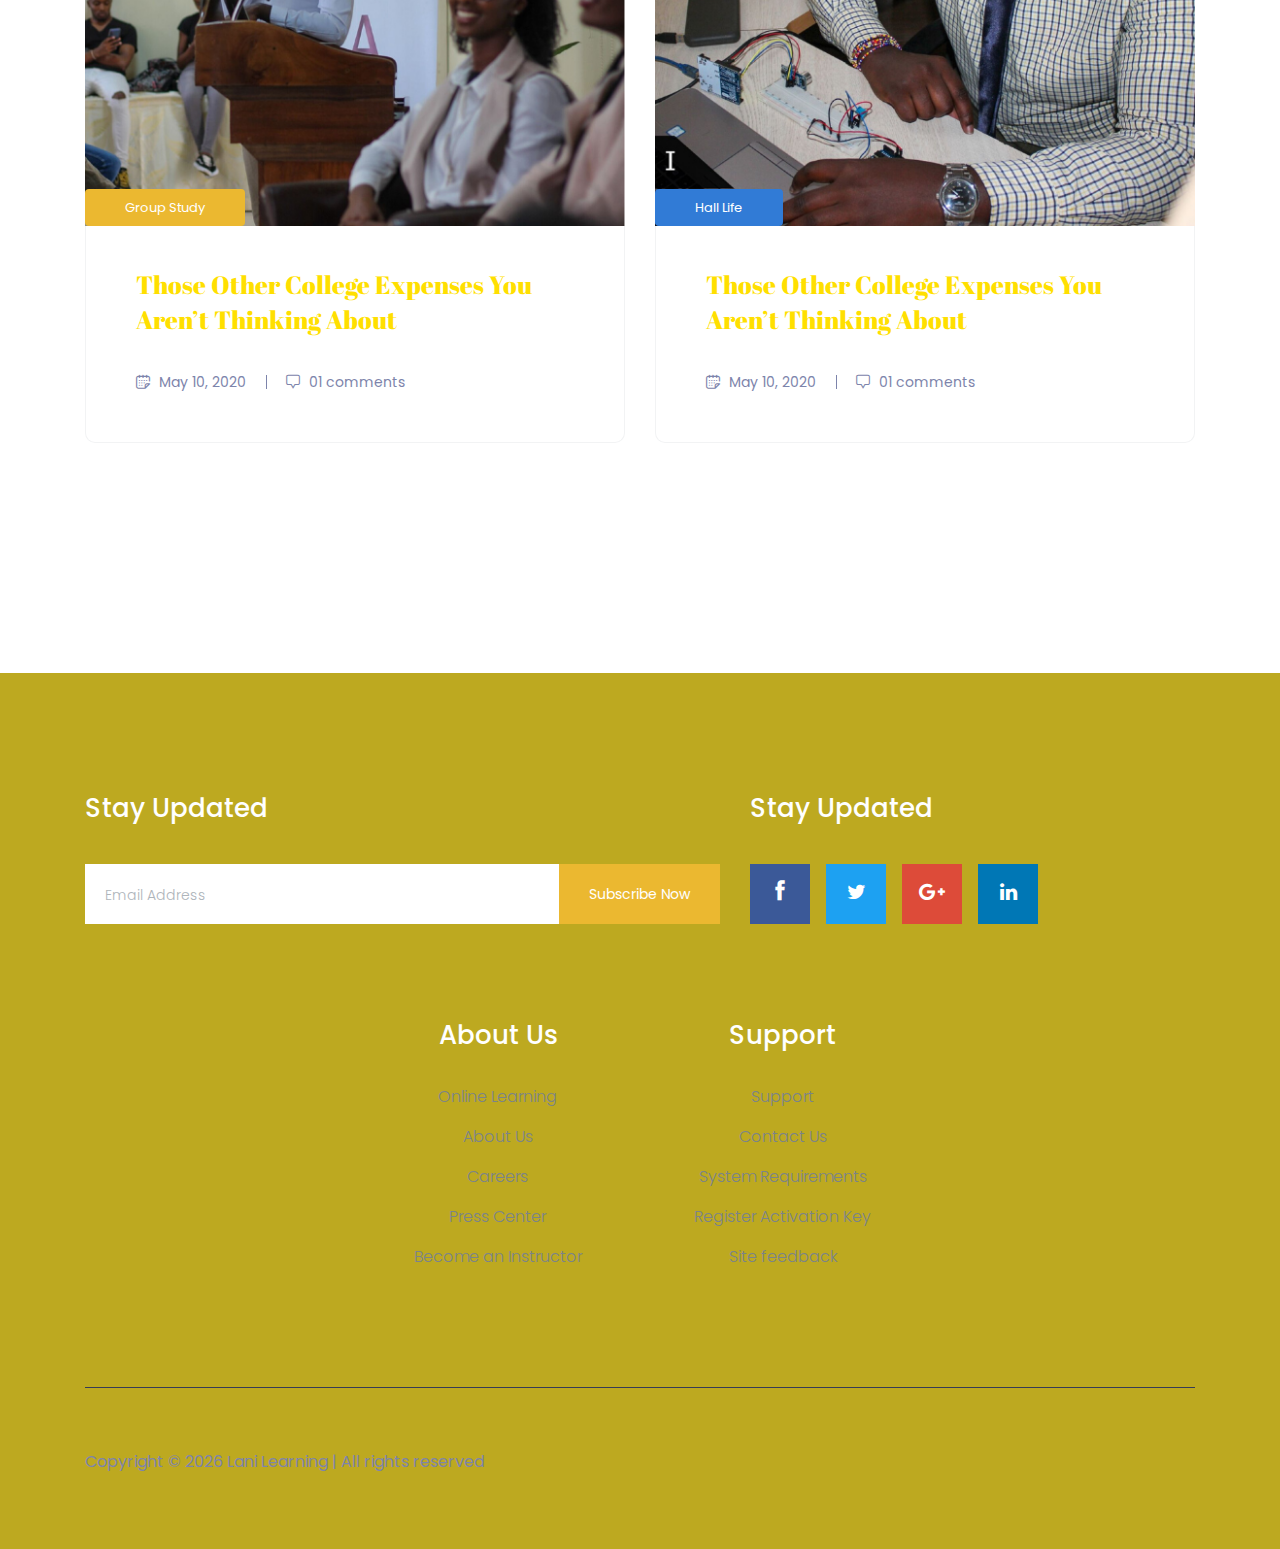
==== commit 0f14f31d: "Updated theme" ====
--- a/index.html
+++ b/index.html
@@ -1,815 +1,815 @@
-<!doctype html>
-<html class="no-js" lang="zxx">
-
-<head>
-    <meta charset="utf-8">
-    <meta http-equiv="x-ua-compatible" content="ie=edge">
-    <title>Home | Lani Learning</title>
-    <meta name="description" content="">
-    <meta name="viewport" content="width=device-width, initial-scale=1">
-
-    <!-- <link rel="manifest" href="site.webmanifest"> -->
-    <link rel="shortcut icon" type="image/x-icon" href="img/favicon.png">
-    <!-- Place favicon.ico in the root directory -->
-
-    <!-- CSS here -->
-    <link rel="stylesheet" href="css/bootstrap.min.css">
-    <link rel="stylesheet" href="css/owl.carousel.min.css">
-    <link rel="stylesheet" href="css/magnific-popup.css">
-    <link rel="stylesheet" href="css/font-awesome.min.css">
-    <link rel="stylesheet" href="css/themify-icons.css">
-    <link rel="stylesheet" href="css/nice-select.css">
-    <link rel="stylesheet" href="css/flaticon.css">
-    <link rel="stylesheet" href="css/gijgo.css">
-    <link rel="stylesheet" href="css/animate.css">
-    <link rel="stylesheet" href="css/slicknav.css">
-    <link rel="stylesheet" href="css/style.css">
-    <!-- <link rel="stylesheet" href="css/responsive.css"> -->
-</head>
-
-<body>
-    <!--[if lte IE 9]>
-            <p class="browserupgrade">You are using an <strong>outdated</strong> browser. Please <a href="https://browsehappy.com/">upgrade your browser</a> to improve your experience and security.</p>
-        <![endif]-->
-
-    <!-- header-start -->
-    <header>
-        <div class="header-area ">
-            <div class="header-top_area">
-                <div class="container-fluid">
-                    <div class="row">
-                        <div class="col-lg-12">
-                            <div class="header_top_wrap d-flex justify-content-between align-items-center">
-                                <div class="text_wrap">
-                                    <p><span><a href="tel:+254741105600">+254 741 105 600</a> </span> <span><a
-                                                href="mailto:admin@lanilearning.com">admin@lanilearning.com</a></span>
-                                    </p>
-                                </div>
-                                <div class="text_wrap">
-                                    <!-- <p><a href="#"> <i class="ti-user"></i>  Login</a> <a href="#">Register</a></p> -->
-                                </div>
-                            </div>
-                        </div>
-                    </div>
-                </div>
-            </div>
-            <div id="sticky-header" class="main-header-area">
-                <div class="container-fluid">
-                    <div class="row">
-                        <div class="col-lg-12">
-                            <div class="header_wrap d-flex justify-content-between align-items-center">
-                                <div class="header_left">
-                                    <div class="logo">
-                                        <a href="index.html">
-                                            <img src="img/lani-logo.png" height="60" alt="">
-                                        </a>
-                                    </div>
-                                </div>
-                                <div class="header_right d-flex align-items-center">
-                                    <div class="main-menu  d-none d-lg-block">
-                                        <nav>
-                                            <ul id="navigation">
-                                                <li><a href="index.html">home</a></li>
-                                                <li><a href="Courses.html">Courses</a></li>
-                                                <!-- <li><a href="#">blog <i class="ti-angle-down"></i></a>
-                                                    <ul class="submenu">
-                                                        <li><a href="blog.html">blog</a></li>
-                                                        <li><a href="single-blog.html">single-blog</a></li>
-                                                    </ul>
-                                                </li>
-                                                <li><a href="#">pages <i class="ti-angle-down"></i></a>
-                                                    <ul class="submenu">
-                                                        <li><a href="Event.html">Event</a></li>
-                                                        <li><a href="event_details.html">Event Details</a></li>
-                                                        <li><a href="Admissions.html">Admissions</a></li>
-                                                        <li><a href="elements.html">elements</a></li>
-                                                    </ul>
-                                                </li> -->
-                                                <li><a href="contact.html">Contact</a></li>
-                                            </ul>
-                                        </nav>
-                                    </div>
-                                    <div class="Appointment">
-                                        <div class="book_btn d-none d-lg-block">
-                                            <a data-scroll-nav='1' href="#">Apply NOw</a>
-                                        </div>
-                                    </div>
-                                </div>
-                            </div>
-                        </div>
-                        <div class="col-12">
-                            <div class="mobile_menu d-block d-lg-none"></div>
-                        </div>
-                    </div>
-                </div>
-            </div>
-        </div>
-    </header>
-    <!-- header-end -->
-
-    <!-- slider_area_start -->
-    <div class="slider_area">
-        <div class="slider_active owl-carousel">
-            <!-- single_carouse -->
-            <div class="single_slider  d-flex align-items-center slider_bg_1">
-                <div class="container">
-                    <div class="row">
-                        <div class="col-xl-12">
-                            <div class="slider_text ">
-                                <h3>Boost up your skills <br>
-                                    with a new way of <br>
-                                    learning.</h3>
-                                <a href="#" class="boxed-btn3">Get Start</a>
-                                <a href="#" class="boxed-btn4">Take a tour</a>
-                            </div>
-                        </div>
-                    </div>
-                </div>
-            </div>
-            <!--/ single_carouse -->
-            <!-- single_carouse -->
-            <div class="single_slider  d-flex align-items-center slider_bg_2">
-                <div class="container">
-                    <div class="row">
-                        <div class="col-xl-12">
-                            <div class="slider_text ">
-                                <h3>Boost up your skills <br>
-                                    with a new way of <br>
-                                    learning.</h3>
-                                <a href="#" class="boxed-btn3">Get Start</a>
-                                <a href="#" class="boxed-btn4">Take a tour</a>
-                            </div>
-                        </div>
-                    </div>
-                </div>
-            </div>
-            <!--/ single_carouse -->
-            <!-- single_carouse -->
-            <div class="single_slider  d-flex align-items-center slider_bg_1">
-                <div class="container">
-                    <div class="row">
-                        <div class="col-xl-12">
-                            <div class="slider_text ">
-                                <h3>Boost up your skills <br>
-                                    with a new way of <br>
-                                    learning.</h3>
-                                <a href="#" class="boxed-btn3">Get Start</a>
-                                <a href="#" class="boxed-btn4">Take a tour</a>
-                            </div>
-                        </div>
-                    </div>
-                </div>
-            </div>
-            <!--/ single_carouse -->
-        </div>
-    </div>
-    <!-- slider_area_end -->
-
-    <!-- service_area_start  -->
-    <div class="service_area gray_bg">
-        <div class="container">
-            <div class="row justify-content-center ">
-                <div class="col-lg-4 col-md-6">
-                    <div class="single_service d-flex align-items-center ">
-                        <div class="icon">
-                            <i class="flaticon-school"></i>
-                        </div>
-                        <div class="service_info">
-                            <h4>Quality</h4>
-                            <p>Education</p>
-                        </div>
-                    </div>
-                </div>
-                <div class="col-lg-4 col-md-6">
-                    <div class="single_service d-flex align-items-center ">
-                        <div class="icon">
-                            <i class="flaticon-error"></i>
-                        </div>
-                        <div class="service_info">
-                            <h4>Challenge-based</h4>
-                            <p>Learning</p>
-                        </div>
-                    </div>
-                </div>
-                <div class="col-lg-4 col-md-6">
-                    <div class="single_service d-flex align-items-center ">
-                        <div class="icon">
-                            <i class="flaticon-book"></i>
-                        </div>
-                        <div class="service_info">
-                            <h4>Scholarship</h4>
-                            <p>Available</p>
-                        </div>
-                    </div>
-                </div>
-            </div>
-        </div>
-    </div>
-    <!--/ service_area_start  -->
-
-    <!-- popular_program_area_start  -->
-    <div class="popular_program_area section__padding">
-        <div class="container">
-            <div class="row">
-                <div class="col-lg-12">
-                    <div class="section_title text-center">
-                        <h3>Popular Program</h3>
-                    </div>
-                </div>
-            </div>
-            <div class="row">
-                <div class="col-lg-12">
-                    <nav class="custom_tabs text-center">
-                        <div class="nav" id="nav-tab" role="tablist">
-                            <a class="nav-item nav-link active" id="nav-home-tab" data-toggle="tab" href="#nav-home"
-                                role="tab" aria-controls="nav-home" aria-selected="true">All </a>
-                            <!-- <a class="nav-item nav-link" id="nav-profile-tab" data-toggle="tab" href="#nav-profile"
-                                role="tab" aria-controls="nav-profile" aria-selected="false">Postgraduate </a> -->
-                            <a class="nav-item nav-link" id="nav-contact-tab" data-toggle="tab" href="#nav-contact"
-                                role="tab" aria-controls="nav-contact" aria-selected="false">Professional</a>
-                            <a class="nav-item nav-link" id="nav-contact-tab" data-toggle="tab" href="#nav-contact2"
-                                role="tab" aria-controls="nav-contact" aria-selected="false">Training</a>
-                        </div>
-                    </nav>
-                </div>
-            </div>
-            <div class="tab-content" id="nav-tabContent">
-                <div class="tab-pane fade show active" id="nav-home" role="tabpanel" aria-labelledby="nav-home-tab">
-                    <div class="row">
-                        <div class="col-lg-4 col-md-6">
-                            <div class="single__program">
-                                <div class="program_thumb">
-                                    <img src="img/program/1.png" alt="">
-                                </div>
-                                <div class="program__content">
-                                    <span>AI & ML</span>
-                                    <h4>Data Science</h4>
-                                    <p>Lorem ipsum dolor sit amet, consectetur adipiscing elit, sed do eiusmod tempor
-                                        incididunt ut</p>
-                                    <a href="#" class="boxed-btn5">Apply NOw</a>
-                                </div>
-                            </div>
-                        </div>
-                        <div class="col-lg-4 col-md-6">
-                            <div class="single__program">
-                                <div class="program_thumb">
-                                    <img src="img/program/2.png" alt="">
-                                </div>
-                                <div class="program__content">
-                                    <span>IoT</span>
-                                    <h4>Intoduction to IoT</h4>
-                                    <p>Lorem ipsum dolor sit amet, consectetur adipiscing elit, sed do eiusmod tempor
-                                        incididunt ut</p>
-                                    <a href="#" class="boxed-btn5">Apply NOw</a>
-                                </div>
-                            </div>
-                        </div>
-                        <div class="col-lg-4 col-md-6">
-                            <div class="single__program">
-                                <div class="program_thumb">
-                                    <img src="img/program/3.png" alt="">
-                                </div>
-                                <div class="program__content">
-                                    <span>Computing</span>
-                                    <h4>Children in Tech</h4>
-                                    <p>Lorem ipsum dolor sit amet, consectetur adipiscing elit, sed do eiusmod tempor
-                                        incididunt ut</p>
-                                    <a href="#" class="boxed-btn5">Apply NOw</a>
-                                </div>
-                            </div>
-                        </div>
-                    </div>
-                </div>
-                <div class="tab-pane fade" id="nav-profile" role="tabpanel" aria-labelledby="nav-profile-tab">
-                    <div class="row">
-                        <div class="col-lg-4 col-md-6">
-                            <div class="single__program">
-                                <div class="program_thumb">
-                                    <img src="img/program/1.png" alt="">
-                                </div>
-                                <div class="program__content">
-                                    <span>Agriculture</span>
-                                    <h4>Chemical engneering</h4>
-                                    <p>Lorem ipsum dolor sit amet, consectetur adipiscing elit, sed do eiusmod tempor
-                                        incididunt ut</p>
-                                    <a href="#" class="boxed-btn5">Apply NOw</a>
-                                </div>
-                            </div>
-                        </div>
-                        <div class="col-lg-4 col-md-6">
-                            <div class="single__program">
-                                <div class="program_thumb">
-                                    <img src="img/program/3.png" alt="">
-                                </div>
-                                <div class="program__content">
-                                    <span>Agriculture</span>
-                                    <h4>Mechanical engneering</h4>
-                                    <p>Lorem ipsum dolor sit amet, consectetur adipiscing elit, sed do eiusmod tempor
-                                        incididunt ut</p>
-                                    <a href="#" class="boxed-btn5">Apply NOw</a>
-                                </div>
-                            </div>
-                        </div>
-                        <div class="col-lg-4 col-md-6">
-                            <div class="single__program">
-                                <div class="program_thumb">
-                                    <img src="img/program/2.png" alt="">
-                                </div>
-                                <div class="program__content">
-                                    <span>Agriculture</span>
-                                    <h4>Bio engneering</h4>
-                                    <p>Lorem ipsum dolor sit amet, consectetur adipiscing elit, sed do eiusmod tempor
-                                        incididunt ut</p>
-                                    <a href="#" class="boxed-btn5">Apply NOw</a>
-                                </div>
-                            </div>
-                        </div>
-                    </div>
-                </div>
-                <div class="tab-pane fade" id="nav-contact" role="tabpanel" aria-labelledby="nav-contact-tab">
-                    <div class="row">
-                        <div class="col-lg-4 col-md-6">
-                            <div class="single__program">
-                                <div class="program_thumb">
-                                    <img src="img/program/3.png" alt="">
-                                </div>
-                                <div class="program__content">
-                                    <span>Agriculture</span>
-                                    <h4>Chemical engneering</h4>
-                                    <p>Lorem ipsum dolor sit amet, consectetur adipiscing elit, sed do eiusmod tempor
-                                        incididunt ut</p>
-                                    <a href="#" class="boxed-btn5">Apply NOw</a>
-                                </div>
-                            </div>
-                        </div>
-                        <div class="col-lg-4 col-md-6">
-                            <div class="single__program">
-                                <div class="program_thumb">
-                                    <img src="img/program/2.png" alt="">
-                                </div>
-                                <div class="program__content">
-                                    <span>Agriculture</span>
-                                    <h4>Mechanical engneering</h4>
-                                    <p>Lorem ipsum dolor sit amet, consectetur adipiscing elit, sed do eiusmod tempor
-                                        incididunt ut</p>
-                                    <a href="#" class="boxed-btn5">Apply NOw</a>
-                                </div>
-                            </div>
-                        </div>
-                        <div class="col-lg-4 col-md-6">
-                            <div class="single__program">
-                                <div class="program_thumb">
-                                    <img src="img/program/1.png" alt="">
-                                </div>
-                                <div class="program__content">
-                                    <span>Agriculture</span>
-                                    <h4>Bio engneering</h4>
-                                    <p>Lorem ipsum dolor sit amet, consectetur adipiscing elit, sed do eiusmod tempor
-                                        incididunt ut</p>
-                                    <a href="#" class="boxed-btn5">Apply NOw</a>
-                                </div>
-                            </div>
-                        </div>
-                    </div>
-                </div>
-                <div class="tab-pane fade" id="nav-contact2" role="tabpanel" aria-labelledby="nav-contact-tab">
-                    <div class="row">
-                        <div class="col-lg-4 col-md-6">
-                            <div class="single__program">
-                                <div class="program_thumb">
-                                    <img src="img/program/2.png" alt="">
-                                </div>
-                                <div class="program__content">
-                                    <span>Agriculture</span>
-                                    <h4>Chemical engneering</h4>
-                                    <p>Lorem ipsum dolor sit amet, consectetur adipiscing elit, sed do eiusmod tempor
-                                        incididunt ut</p>
-                                    <a href="#" class="boxed-btn5">Apply NOw</a>
-                                </div>
-                            </div>
-                        </div>
-                        <div class="col-lg-4 col-md-6">
-                            <div class="single__program">
-                                <div class="program_thumb">
-                                    <img src="img/program/1.png" alt="">
-                                </div>
-                                <div class="program__content">
-                                    <span>Agriculture</span>
-                                    <h4>Mechanical engneering</h4>
-                                    <p>Lorem ipsum dolor sit amet, consectetur adipiscing elit, sed do eiusmod tempor
-                                        incididunt ut</p>
-                                    <a href="#" class="boxed-btn5">Apply NOw</a>
-                                </div>
-                            </div>
-                        </div>
-                        <div class="col-lg-4 col-md-6">
-                            <div class="single__program">
-                                <div class="program_thumb">
-                                    <img src="img/program/3.png" alt="">
-                                </div>
-                                <div class="program__content">
-                                    <span>Agriculture</span>
-                                    <h4>Bio engneering</h4>
-                                    <p>Lorem ipsum dolor sit amet, consectetur adipiscing elit, sed do eiusmod tempor
-                                        incididunt ut</p>
-                                    <a href="#" class="boxed-btn5">Apply NOw</a>
-                                </div>
-                            </div>
-                        </div>
-                    </div>
-                </div>
-            </div>
-
-            <div class="row">
-                <div class="col-lg-12">
-                    <div class="course_all_btn text-center">
-                        <a href="Courses.html" class="boxed-btn4">View All course</a>
-                    </div>
-                </div>
-            </div>
-        </div>
-    </div>
-    <!-- popular_program_area_end -->
-
-    <!-- latest_coures_area_start  -->
-    <div class="latest_coures_area">
-        <div class="latest_coures_inner">
-            <div class="container">
-                <div class="row">
-                    <div class="col-lg-8">
-                        <div class="coures_info">
-                            <div class="section_title white_text">
-                                <h3>Latest Courses</h3>
-                                <p>Lorem ipsum dolor sit amet, consectetur adipisicing elit, sed do eiusmod <br> tempor
-                                    incididunt ut labore et dolore magna aliqua. Ut enim ad minim <br> veniam, quis
-                                    nostrud exercitation.</p>
-                            </div>
-                            <div class="coures_wrap d-flex">
-                                <div class="single_wrap">
-                                    <div class="icon">
-                                        <i class="flaticon-lab"></i>
-                                    </div>
-                                    <h4>Introduction to <br>
-                                        Graphic Design</h4>
-                                    <p>Lorem ipsum dolor sit amet, sectetur adipiscing elit, sed do eiusmod tpor
-                                        incididunt ut piscing vcs.</p>
-                                    <a href="#" class="boxed-btn5">Apply NOw</a>
-                                </div>
-                                <div class="single_wrap">
-                                    <div class="icon">
-                                        <i class="flaticon-lab"></i>
-                                    </div>
-                                    <h4>Introduction to <br>
-                                        Graphic Design</h4>
-                                    <p>Lorem ipsum dolor sit amet, sectetur adipiscing elit, sed do eiusmod tpor
-                                        incididunt ut piscing vcs.</p>
-                                    <a href="#" class="boxed-btn5">Apply NOw</a>
-                                </div>
-                            </div>
-                        </div>
-                    </div>
-                </div>
-            </div>
-        </div>
-    </div>
-    <!--/ latest_coures_area_end -->
-
-    <!-- recent_event_area_strat  -->
-    <div class="recent_event_area section__padding">
-        <div class="container">
-            <div class="row justify-content-center">
-                <div class="col-lg-8 col-md-10">
-                    <div class="section_title text-center mb-70">
-                        <h3 class="mb-45">Recent Event</h3>
-                        <p>Lorem ipsum dolor sit amet, consectetur adipisicing elit, sed do eiusmod tempor incididunt ut
-                            labore et dolore magna aliqua.</p>
-                    </div>
-                </div>
-            </div>
-            <div class="row justify-content-center">
-                <div class="col-lg-10">
-                    <div class="single_event d-flex align-items-center">
-                        <div class="date text-center">
-                            <span>02</span>
-                            <p>Dec, 2020</p>
-                        </div>
-                        <div class="event_info">
-                            <a href="event_details.html">
-                                <h4>How to speake like a nativespeaker?</h4>
-                            </a>
-                            <p><span> <i class="flaticon-clock"></i> 10:30 pm</span> <span> <i
-                                        class="flaticon-calendar"></i> 21Nov 2020 </span> <span> <i
-                                        class="flaticon-placeholder"></i> AH Oditoriam</span> </p>
-                        </div>
-                    </div>
-                    <div class="single_event d-flex align-items-center">
-                        <div class="date text-center">
-                            <span>03</span>
-                            <p>Dec, 2020</p>
-                        </div>
-                        <div class="event_info">
-                            <a href="event_details.html">
-                                <h4>How to speake like a nativespeaker?</h4>
-                            </a>
-                            <p><span> <i class="flaticon-clock"></i> 10:30 pm</span> <span> <i
-                                        class="flaticon-calendar"></i> 21Nov 2020 </span> <span> <i
-                                        class="flaticon-placeholder"></i> AH Oditoriam</span> </p>
-                        </div>
-                    </div>
-                    <div class="single_event d-flex align-items-center">
-                        <div class="date text-center">
-                            <span>10</span>
-                            <p>Dec, 2020</p>
-                        </div>
-                        <div class="event_info">
-                            <a href="event_details.html">
-                                <h4>How to speake like a nativespeaker?</h4>
-                            </a>
-                            <p><span> <i class="flaticon-clock"></i> 10:30 pm</span> <span> <i
-                                        class="flaticon-calendar"></i> 21Nov 2020 </span> <span> <i
-                                        class="flaticon-placeholder"></i> AH Oditoriam</span> </p>
-                        </div>
-                    </div>
-                </div>
-            </div>
-        </div>
-    </div>
-    <!-- recent_event_area_end  -->
-
-    <!-- latest_coures_area_start  -->
-    <div data-scroll-index='1' class="admission_area">
-        <div class="admission_inner">
-            <div class="container">
-                <div class="row justify-content-end">
-                    <div class="col-lg-7">
-                        <div class="admission_form">
-                            <h3>Apply for Admission</h3>
-                            <form action="#">
-                                <div class="row">
-                                    <div class="col-md-6">
-                                        <div class="single_input">
-                                            <input type="text" placeholder="First Name">
-                                        </div>
-                                    </div>
-                                    <div class="col-md-6">
-                                        <div class="single_input">
-                                            <input type="text" placeholder="Last Name">
-                                        </div>
-                                    </div>
-                                    <div class="col-md-6">
-                                        <div class="single_input">
-                                            <input type="text" placeholder="Phone Number">
-                                        </div>
-                                    </div>
-                                    <div class="col-md-6">
-                                        <div class="single_input">
-                                            <input type="text" placeholder="Email Address">
-                                        </div>
-                                    </div>
-                                    <div class="col-md-12">
-                                        <div class="single_input">
-                                            <textarea cols="30" placeholder="Write an Application" rows="10"></textarea>
-                                        </div>
-                                    </div>
-                                    <div class="col-md-12">
-                                        <div class="apply_btn">
-                                            <button class="boxed-btn3" type="submit">Apply Now</button>
-                                        </div>
-                                    </div>
-                                </div>
-                            </form>
-                        </div>
-                    </div>
-                </div>
-            </div>
-        </div>
-    </div>
-    <!--/ latest_coures_area_end -->
-
-
-    <!-- recent_news_area_start  -->
-    <div class="recent_news_area section__padding">
-        <div class="container">
-            <div class="row justify-content-center">
-                <div class="col-lg-8 col-md-10">
-                    <div class="section_title text-center mb-70">
-                        <h3 class="mb-45">Recent News</h3>
-                        <p>Lorem ipsum dolor sit amet, consectetur adipisicing elit, sed do eiusmod tempor incididunt ut
-                            labore et dolore magna aliqua.</p>
-                    </div>
-                </div>
-            </div>
-            <div class="row">
-                <div class="col-md-6">
-                    <div class="single__news">
-                        <div class="thumb">
-                            <a href="single-blog.html">
-                                <img src="img/news/1.png" alt="">
-                            </a>
-                            <span class="badge">Group Study</span>
-                        </div>
-                        <div class="news_info">
-                            <a href="single-blog.html">
-                                <h4>Those Other College Expenses You
-                                    Aren’t Thinking About</h4>
-                            </a>
-                            <p class="d-flex align-items-center"> <span><i class="flaticon-calendar-1"></i> May 10,
-                                    2020</span>
-
-                                <span> <i class="flaticon-comment"></i> 01 comments</span>
-                            </p>
-                        </div>
-                    </div>
-                </div>
-                <div class="col-md-6">
-                    <div class="single__news">
-                        <div class="thumb">
-                            <a href="single-blog.html">
-                                <img src="img/news/2.png" alt="">
-                            </a>
-                            <span class="badge bandge_2">Hall Life</span>
-                        </div>
-                        <div class="news_info">
-                            <a href="single-blog.html">
-                                <h4>Those Other College Expenses You
-                                    Aren’t Thinking About</h4>
-                            </a>
-                            <p class="d-flex align-items-center"> <span><i class="flaticon-calendar-1"></i> May 10,
-                                    2020</span>
-
-                                <span> <i class="flaticon-comment"></i> 01 comments</span>
-                            </p>
-                        </div>
-                    </div>
-                </div>
-            </div>
-        </div>
-    </div>
-    <!-- recent_news_area_end  -->
-
-    <!-- footer start -->
-    <footer class="footer">
-        <div class="footer_top">
-            <div class="container">
-                <div class="newsLetter_wrap">
-                    <div class="row justify-content-between">
-                        <div class="col-md-7">
-                            <div class="footer_widget">
-                                <h3 class="footer_title">
-                                    Stay Updated
-                                </h3>
-                                <form action="#" class="newsletter_form">
-                                    <input type="text" placeholder="Email Address">
-                                    <button type="submit">Subscribe Now</button>
-                                </form>
-                            </div>
-                        </div>
-                        <div class="col-md-12 col-lg-5">
-                            <div class="footer_widget">
-                                <h3 class="footer_title">
-                                    Stay Updated
-                                </h3>
-                                <div class="socail_links">
-                                    <ul>
-                                        <li>
-                                            <a href="https://www.facebook.com/pages/category/Educational-Research-Center/Lani-Learning-103051394379115/"
-                                                target="_blank">
-                                                <i class="ti-facebook"></i>
-                                            </a>
-                                        </li>
-                                        <li>
-                                            <a href="https://twitter.com/lani_learning?lang=en" target="_blank">
-                                                <i class="fa fa-twitter"></i>
-                                            </a>
-                                        </li>
-                                        <li>
-                                            <a href="#">
-                                                <i class="fa fa-google-plus"></i>
-                                            </a>
-                                        </li>
-                                        <li>
-                                            <a href="https://www.linkedin.com/company/lani-learning" target="_blank">
-                                                <i class="fa fa-linkedin"></i>
-                                            </a>
-                                        </li>
-                                    </ul>
-                                </div>
-
-                            </div>
-                        </div>
-                    </div>
-                </div>
-                <div class="row text-center justify-content-center">
-                    <div class="col-xl-3 col-md-6 col-lg-3">
-                        <div class="footer_widget">
-                            <h3 class="footer_title">
-                                About Us
-                            </h3>
-                            <ul>
-                                <li><a href="#">Online Learning</a></li>
-                                <li><a href="#">About Us</a></li>
-                                <li><a href="#">Careers</a></li>
-                                <li><a href="#">Press Center</a></li>
-                                <li><a href="#">Become an Instructor</a></li>
-                            </ul>
-                        </div>
-                    </div>
-                    <!-- <div class="col-xl-3 col-md-6 col-lg-3">
-                        <div class="footer_widget">
-                            <h3 class="footer_title">
-                                Campus
-                            </h3>
-                            <ul>
-                                <li><a href="#">Our Plans</a></li>
-                                <li><a href="#">Free Trial</a></li>
-                                <li><a href="#">Academic Solutions</a></li>
-                                <li><a href="#">Business Solutions</a></li>
-                                <li><a href="#">Government Solutions</a></li>
-                            </ul>
-                        </div>
-                    </div>
-                    <div class="col-xl-3 col-md-6 col-lg-3">
-                        <div class="footer_widget">
-                            <h3 class="footer_title">
-                                Study
-                            </h3>
-                            <ul>
-                                <li><a href="#">Admissions Policy</a></li>
-                                <li><a href="#">Getting Started</a></li>
-                                <li><a href="#">Visa Information</a></li>
-                                <li><a href="#">Tuition Calculator</a></li>
-                                <li><a href="#">Request Information</a></li>
-                            </ul>
-                        </div>
-                    </div> -->
-                    <div class="col-xl-3 col-md-6 col-lg-3">
-                        <div class="footer_widget">
-                            <h3 class="footer_title">
-                                Support
-                            </h3>
-                            <ul>
-                                <li><a href="#">Support</a></li>
-                                <li><a href="#">Contact Us</a></li>
-                                <li><a href="#">System Requirements</a></li>
-                                <li><a href="#">Register Activation Key</a></li>
-                                <li><a href="#">Site feedback</a></li>
-                            </ul>
-                        </div>
-                    </div>
-                </div>
-            </div>
-        </div>
-        <div class="copy-right_text">
-            <div class="container">
-                <div class="footer_border"></div>
-                <div class="row">
-                    <div class="col-xl-12">
-                        <p class="copy_right text-center">
-                            <p class="mx-auto">
-                                <!-- Link back to Colorlib can't be removed. Template is licensed under CC BY 3.0. -->
-                                Copyright &copy;
-                                <script>document.write(new Date().getFullYear());</script> Lani Learning | All rights
-                                reserved
-                                <!-- Link back to Colorlib can't be removed. Template is licensed under CC BY 3.0. -->
-                            </p>
-                        </p>
-                    </div>
-                </div>
-            </div>
-        </div>
-    </footer>
-    <!-- footer end  -->
-
-
-    <!-- JS here -->
-    <script src="js/vendor/modernizr-3.5.0.min.js"></script>
-    <script src="js/vendor/jquery-1.12.4.min.js"></script>
-    <script src="js/popper.min.js"></script>
-    <script src="js/bootstrap.min.js"></script>
-    <script src="js/owl.carousel.min.js"></script>
-    <script src="js/isotope.pkgd.min.js"></script>
-    <script src="js/ajax-form.js"></script>
-    <script src="js/waypoints.min.js"></script>
-    <script src="js/jquery.counterup.min.js"></script>
-    <script src="js/imagesloaded.pkgd.min.js"></script>
-    <script src="js/scrollIt.js"></script>
-    <script src="js/jquery.scrollUp.min.js"></script>
-    <script src="js/wow.min.js"></script>
-    <script src="js/nice-select.min.js"></script>
-    <script src="js/jquery.slicknav.min.js"></script>
-    <script src="js/jquery.magnific-popup.min.js"></script>
-    <script src="js/plugins.js"></script>
-    <script src="js/gijgo.min.js"></script>
-
-    <!--contact js-->
-    <script src="js/contact.js"></script>
-    <script src="js/jquery.ajaxchimp.min.js"></script>
-    <script src="js/jquery.form.js"></script>
-    <script src="js/jquery.validate.min.js"></script>
-    <script src="js/mail-script.js"></script>
-
-    <script src="js/main.js"></script>
-
-</body>
-
+<!doctype html>
+<html class="no-js" lang="zxx">
+
+<head>
+    <meta charset="utf-8">
+    <meta http-equiv="x-ua-compatible" content="ie=edge">
+    <title>Home | Lani Learning</title>
+    <meta name="description" content="">
+    <meta name="viewport" content="width=device-width, initial-scale=1">
+
+    <!-- <link rel="manifest" href="site.webmanifest"> -->
+    <link rel="shortcut icon" type="image/x-icon" href="img/favicon.png">
+    <!-- Place favicon.ico in the root directory -->
+
+    <!-- CSS here -->
+    <link rel="stylesheet" href="css/bootstrap.min.css">
+    <link rel="stylesheet" href="css/owl.carousel.min.css">
+    <link rel="stylesheet" href="css/magnific-popup.css">
+    <link rel="stylesheet" href="css/font-awesome.min.css">
+    <link rel="stylesheet" href="css/themify-icons.css">
+    <link rel="stylesheet" href="css/nice-select.css">
+    <link rel="stylesheet" href="css/flaticon.css">
+    <link rel="stylesheet" href="css/gijgo.css">
+    <link rel="stylesheet" href="css/animate.css">
+    <link rel="stylesheet" href="css/slicknav.css">
+    <link rel="stylesheet" href="css/style.css">
+    <!-- <link rel="stylesheet" href="css/responsive.css"> -->
+</head>
+
+<body>
+    <!--[if lte IE 9]>
+            <p class="browserupgrade">You are using an <strong>outdated</strong> browser. Please <a href="https://browsehappy.com/">upgrade your browser</a> to improve your experience and security.</p>
+        <![endif]-->
+
+    <!-- header-start -->
+    <header>
+        <div class="header-area ">
+            <div class="header-top_area">
+                <div class="container-fluid">
+                    <div class="row">
+                        <div class="col-lg-12">
+                            <div class="header_top_wrap d-flex justify-content-between align-items-center">
+                                <div class="text_wrap">
+                                    <p><span><a href="tel:+254741105600">+254 741 105 600</a> </span> <span><a
+                                                href="mailto:admin@lanilearning.com">admin@lanilearning.com</a></span>
+                                    </p>
+                                </div>
+                                <div class="text_wrap">
+                                    <!-- <p><a href="#"> <i class="ti-user"></i>  Login</a> <a href="#">Register</a></p> -->
+                                </div>
+                            </div>
+                        </div>
+                    </div>
+                </div>
+            </div>
+            <div id="sticky-header" class="main-header-area">
+                <div class="container-fluid">
+                    <div class="row">
+                        <div class="col-lg-12">
+                            <div class="header_wrap d-flex justify-content-between align-items-center">
+                                <div class="header_left">
+                                    <div class="logo">
+                                        <a href="index.html">
+                                            <img src="img/lani-logo.png" height="60" alt="">
+                                        </a>
+                                    </div>
+                                </div>
+                                <div class="header_right d-flex align-items-center">
+                                    <div class="main-menu  d-none d-lg-block">
+                                        <nav>
+                                            <ul id="navigation">
+                                                <li><a href="index.html">home</a></li>
+                                                <li><a href="Courses.html">Courses</a></li>
+                                                <!-- <li><a href="#">blog <i class="ti-angle-down"></i></a>
+                                                    <ul class="submenu">
+                                                        <li><a href="blog.html">blog</a></li>
+                                                        <li><a href="single-blog.html">single-blog</a></li>
+                                                    </ul>
+                                                </li>
+                                                <li><a href="#">pages <i class="ti-angle-down"></i></a>
+                                                    <ul class="submenu">
+                                                        <li><a href="Event.html">Event</a></li>
+                                                        <li><a href="event_details.html">Event Details</a></li>
+                                                        <li><a href="Admissions.html">Admissions</a></li>
+                                                        <li><a href="elements.html">elements</a></li>
+                                                    </ul>
+                                                </li> -->
+                                                <li><a href="contact.html">Contact</a></li>
+                                            </ul>
+                                        </nav>
+                                    </div>
+                                    <div class="Appointment">
+                                        <div class="book_btn d-none d-lg-block">
+                                            <a data-scroll-nav='1' href="#">Apply NOw</a>
+                                        </div>
+                                    </div>
+                                </div>
+                            </div>
+                        </div>
+                        <div class="col-12">
+                            <div class="mobile_menu d-block d-lg-none"></div>
+                        </div>
+                    </div>
+                </div>
+            </div>
+        </div>
+    </header>
+    <!-- header-end -->
+
+    <!-- slider_area_start -->
+    <div class="slider_area">
+        <div class="slider_active owl-carousel">
+            <!-- single_carouse -->
+            <div class="single_slider  d-flex align-items-center slider_bg_1">
+                <div class="container">
+                    <div class="row">
+                        <div class="col-xl-12">
+                            <div class="slider_text ">
+                                <h3>Boost up your skills <br>
+                                    with a new way of <br>
+                                    learning.</h3>
+                                <a href="#" class="boxed-btn3">Get Start</a>
+                                <a href="#" class="boxed-btn4">Take a tour</a>
+                            </div>
+                        </div>
+                    </div>
+                </div>
+            </div>
+            <!--/ single_carouse -->
+            <!-- single_carouse -->
+            <div class="single_slider  d-flex align-items-center slider_bg_2">
+                <div class="container">
+                    <div class="row">
+                        <div class="col-xl-12">
+                            <div class="slider_text ">
+                                <h3>Boost up your skills <br>
+                                    with a new way of <br>
+                                    learning.</h3>
+                                <a href="#" class="boxed-btn3">Get Start</a>
+                                <a href="#" class="boxed-btn4">Take a tour</a>
+                            </div>
+                        </div>
+                    </div>
+                </div>
+            </div>
+            <!--/ single_carouse -->
+            <!-- single_carouse -->
+            <div class="single_slider  d-flex align-items-center slider_bg_1">
+                <div class="container">
+                    <div class="row">
+                        <div class="col-xl-12">
+                            <div class="slider_text ">
+                                <h3>Boost up your skills <br>
+                                    with a new way of <br>
+                                    learning.</h3>
+                                <a href="#" class="boxed-btn3">Get Start</a>
+                                <a href="#" class="boxed-btn4">Take a tour</a>
+                            </div>
+                        </div>
+                    </div>
+                </div>
+            </div>
+            <!--/ single_carouse -->
+        </div>
+    </div>
+    <!-- slider_area_end -->
+
+    <!-- service_area_start  -->
+    <div class="service_area gray_bg">
+        <div class="container">
+            <div class="row justify-content-center ">
+                <div class="col-lg-4 col-md-6">
+                    <div class="single_service d-flex align-items-center ">
+                        <div class="icon">
+                            <i class="flaticon-school"></i>
+                        </div>
+                        <div class="service_info">
+                            <h4>Quality</h4>
+                            <p>Education</p>
+                        </div>
+                    </div>
+                </div>
+                <div class="col-lg-4 col-md-6">
+                    <div class="single_service d-flex align-items-center ">
+                        <div class="icon">
+                            <i class="flaticon-error"></i>
+                        </div>
+                        <div class="service_info">
+                            <h4>Challenge-based</h4>
+                            <p>Learning</p>
+                        </div>
+                    </div>
+                </div>
+                <div class="col-lg-4 col-md-6">
+                    <div class="single_service d-flex align-items-center ">
+                        <div class="icon">
+                            <i class="flaticon-book"></i>
+                        </div>
+                        <div class="service_info">
+                            <h4>Scholarship</h4>
+                            <p>Available</p>
+                        </div>
+                    </div>
+                </div>
+            </div>
+        </div>
+    </div>
+    <!--/ service_area_start  -->
+
+    <!-- popular_program_area_start  -->
+    <div class="popular_program_area section__padding">
+        <div class="container">
+            <div class="row">
+                <div class="col-lg-12">
+                    <div class="section_title text-center">
+                        <h3>Popular Program</h3>
+                    </div>
+                </div>
+            </div>
+            <div class="row">
+                <div class="col-lg-12">
+                    <nav class="custom_tabs text-center">
+                        <div class="nav" id="nav-tab" role="tablist">
+                            <a class="nav-item nav-link active" id="nav-home-tab" data-toggle="tab" href="#nav-home"
+                                role="tab" aria-controls="nav-home" aria-selected="true">All </a>
+                            <!-- <a class="nav-item nav-link" id="nav-profile-tab" data-toggle="tab" href="#nav-profile"
+                                role="tab" aria-controls="nav-profile" aria-selected="false">Postgraduate </a> -->
+                            <a class="nav-item nav-link" id="nav-contact-tab" data-toggle="tab" href="#nav-contact"
+                                role="tab" aria-controls="nav-contact" aria-selected="false">Professional</a>
+                            <a class="nav-item nav-link" id="nav-contact-tab" data-toggle="tab" href="#nav-contact2"
+                                role="tab" aria-controls="nav-contact" aria-selected="false">Training</a>
+                        </div>
+                    </nav>
+                </div>
+            </div>
+            <div class="tab-content" id="nav-tabContent">
+                <div class="tab-pane fade show active" id="nav-home" role="tabpanel" aria-labelledby="nav-home-tab">
+                    <div class="row">
+                        <div class="col-lg-4 col-md-6">
+                            <div class="single__program">
+                                <div class="program_thumb">
+                                    <img src="img/program/data-science.png" alt="">
+                                </div>
+                                <div class="program__content">
+                                    <span>AI & ML</span>
+                                    <h4>Data Science</h4>
+                                    <p>Lorem ipsum dolor sit amet, consectetur adipiscing elit, sed do eiusmod tempor
+                                        incididunt ut</p>
+                                    <a href="#" class="boxed-btn5">Apply NOw</a>
+                                </div>
+                            </div>
+                        </div>
+                        <div class="col-lg-4 col-md-6">
+                            <div class="single__program">
+                                <div class="program_thumb">
+                                    <img src="img/program/iot.png" alt="">
+                                </div>
+                                <div class="program__content">
+                                    <span>IoT</span>
+                                    <h4>Intoduction to IoT</h4>
+                                    <p>Lorem ipsum dolor sit amet, consectetur adipiscing elit, sed do eiusmod tempor
+                                        incididunt ut</p>
+                                    <a href="#" class="boxed-btn5">Apply NOw</a>
+                                </div>
+                            </div>
+                        </div>
+                        <div class="col-lg-4 col-md-6">
+                            <div class="single__program">
+                                <div class="program_thumb">
+                                    <img src="img/program/children-in-tech.png" alt="">
+                                </div>
+                                <div class="program__content">
+                                    <span>Computing</span>
+                                    <h4>Children in Tech</h4>
+                                    <p>Lorem ipsum dolor sit amet, consectetur adipiscing elit, sed do eiusmod tempor
+                                        incididunt ut</p>
+                                    <a href="#" class="boxed-btn5">Apply NOw</a>
+                                </div>
+                            </div>
+                        </div>
+                    </div>
+                </div>
+                <div class="tab-pane fade" id="nav-profile" role="tabpanel" aria-labelledby="nav-profile-tab">
+                    <div class="row">
+                        <div class="col-lg-4 col-md-6">
+                            <div class="single__program">
+                                <div class="program_thumb">
+                                    <img src="img/program/1.png" alt="">
+                                </div>
+                                <div class="program__content">
+                                    <span>Agriculture</span>
+                                    <h4>Chemical engneering</h4>
+                                    <p>Lorem ipsum dolor sit amet, consectetur adipiscing elit, sed do eiusmod tempor
+                                        incididunt ut</p>
+                                    <a href="#" class="boxed-btn5">Apply NOw</a>
+                                </div>
+                            </div>
+                        </div>
+                        <div class="col-lg-4 col-md-6">
+                            <div class="single__program">
+                                <div class="program_thumb">
+                                    <img src="img/program/3.png" alt="">
+                                </div>
+                                <div class="program__content">
+                                    <span>Agriculture</span>
+                                    <h4>Mechanical engneering</h4>
+                                    <p>Lorem ipsum dolor sit amet, consectetur adipiscing elit, sed do eiusmod tempor
+                                        incididunt ut</p>
+                                    <a href="#" class="boxed-btn5">Apply NOw</a>
+                                </div>
+                            </div>
+                        </div>
+                        <div class="col-lg-4 col-md-6">
+                            <div class="single__program">
+                                <div class="program_thumb">
+                                    <img src="img/program/2.png" alt="">
+                                </div>
+                                <div class="program__content">
+                                    <span>Agriculture</span>
+                                    <h4>Bio engneering</h4>
+                                    <p>Lorem ipsum dolor sit amet, consectetur adipiscing elit, sed do eiusmod tempor
+                                        incididunt ut</p>
+                                    <a href="#" class="boxed-btn5">Apply NOw</a>
+                                </div>
+                            </div>
+                        </div>
+                    </div>
+                </div>
+                <div class="tab-pane fade" id="nav-contact" role="tabpanel" aria-labelledby="nav-contact-tab">
+                    <div class="row">
+                        <div class="col-lg-4 col-md-6">
+                            <div class="single__program">
+                                <div class="program_thumb">
+                                    <img src="img/program/3.png" alt="">
+                                </div>
+                                <div class="program__content">
+                                    <span>Agriculture</span>
+                                    <h4>Chemical engneering</h4>
+                                    <p>Lorem ipsum dolor sit amet, consectetur adipiscing elit, sed do eiusmod tempor
+                                        incididunt ut</p>
+                                    <a href="#" class="boxed-btn5">Apply NOw</a>
+                                </div>
+                            </div>
+                        </div>
+                        <div class="col-lg-4 col-md-6">
+                            <div class="single__program">
+                                <div class="program_thumb">
+                                    <img src="img/program/2.png" alt="">
+                                </div>
+                                <div class="program__content">
+                                    <span>Agriculture</span>
+                                    <h4>Mechanical engneering</h4>
+                                    <p>Lorem ipsum dolor sit amet, consectetur adipiscing elit, sed do eiusmod tempor
+                                        incididunt ut</p>
+                                    <a href="#" class="boxed-btn5">Apply NOw</a>
+                                </div>
+                            </div>
+                        </div>
+                        <div class="col-lg-4 col-md-6">
+                            <div class="single__program">
+                                <div class="program_thumb">
+                                    <img src="img/program/1.png" alt="">
+                                </div>
+                                <div class="program__content">
+                                    <span>Agriculture</span>
+                                    <h4>Bio engneering</h4>
+                                    <p>Lorem ipsum dolor sit amet, consectetur adipiscing elit, sed do eiusmod tempor
+                                        incididunt ut</p>
+                                    <a href="#" class="boxed-btn5">Apply NOw</a>
+                                </div>
+                            </div>
+                        </div>
+                    </div>
+                </div>
+                <div class="tab-pane fade" id="nav-contact2" role="tabpanel" aria-labelledby="nav-contact-tab">
+                    <div class="row">
+                        <div class="col-lg-4 col-md-6">
+                            <div class="single__program">
+                                <div class="program_thumb">
+                                    <img src="img/program/2.png" alt="">
+                                </div>
+                                <div class="program__content">
+                                    <span>Agriculture</span>
+                                    <h4>Chemical engneering</h4>
+                                    <p>Lorem ipsum dolor sit amet, consectetur adipiscing elit, sed do eiusmod tempor
+                                        incididunt ut</p>
+                                    <a href="#" class="boxed-btn5">Apply NOw</a>
+                                </div>
+                            </div>
+                        </div>
+                        <div class="col-lg-4 col-md-6">
+                            <div class="single__program">
+                                <div class="program_thumb">
+                                    <img src="img/program/1.png" alt="">
+                                </div>
+                                <div class="program__content">
+                                    <span>Agriculture</span>
+                                    <h4>Mechanical engneering</h4>
+                                    <p>Lorem ipsum dolor sit amet, consectetur adipiscing elit, sed do eiusmod tempor
+                                        incididunt ut</p>
+                                    <a href="#" class="boxed-btn5">Apply NOw</a>
+                                </div>
+                            </div>
+                        </div>
+                        <div class="col-lg-4 col-md-6">
+                            <div class="single__program">
+                                <div class="program_thumb">
+                                    <img src="img/program/3.png" alt="">
+                                </div>
+                                <div class="program__content">
+                                    <span>Agriculture</span>
+                                    <h4>Bio engneering</h4>
+                                    <p>Lorem ipsum dolor sit amet, consectetur adipiscing elit, sed do eiusmod tempor
+                                        incididunt ut</p>
+                                    <a href="#" class="boxed-btn5">Apply NOw</a>
+                                </div>
+                            </div>
+                        </div>
+                    </div>
+                </div>
+            </div>
+
+            <div class="row">
+                <div class="col-lg-12">
+                    <div class="course_all_btn text-center">
+                        <a href="Courses.html" class="boxed-btn4">View All course</a>
+                    </div>
+                </div>
+            </div>
+        </div>
+    </div>
+    <!-- popular_program_area_end -->
+
+    <!-- latest_coures_area_start  -->
+    <div class="latest_coures_area">
+        <div class="latest_coures_inner">
+            <div class="container">
+                <div class="row">
+                    <div class="col-lg-8">
+                        <div class="coures_info">
+                            <div class="section_title white_text">
+                                <h3>Latest Courses</h3>
+                                <p>Lorem ipsum dolor sit amet, consectetur adipisicing elit, sed do eiusmod <br> tempor
+                                    incididunt ut labore et dolore magna aliqua. Ut enim ad minim <br> veniam, quis
+                                    nostrud exercitation.</p>
+                            </div>
+                            <div class="coures_wrap d-flex">
+                                <div class="single_wrap">
+                                    <div class="icon">
+                                        <i class="flaticon-lab"></i>
+                                    </div>
+                                    <h4>Introduction to <br>
+                                        Graphic Design</h4>
+                                    <p>Lorem ipsum dolor sit amet, sectetur adipiscing elit, sed do eiusmod tpor
+                                        incididunt ut piscing vcs.</p>
+                                    <a href="#" class="boxed-btn5">Apply NOw</a>
+                                </div>
+                                <div class="single_wrap">
+                                    <div class="icon">
+                                        <i class="flaticon-lab"></i>
+                                    </div>
+                                    <h4>Introduction to <br>
+                                        Graphic Design</h4>
+                                    <p>Lorem ipsum dolor sit amet, sectetur adipiscing elit, sed do eiusmod tpor
+                                        incididunt ut piscing vcs.</p>
+                                    <a href="#" class="boxed-btn5">Apply NOw</a>
+                                </div>
+                            </div>
+                        </div>
+                    </div>
+                </div>
+            </div>
+        </div>
+    </div>
+    <!--/ latest_coures_area_end -->
+
+    <!-- recent_event_area_strat  -->
+    <div class="recent_event_area section__padding">
+        <div class="container">
+            <div class="row justify-content-center">
+                <div class="col-lg-8 col-md-10">
+                    <div class="section_title text-center mb-70">
+                        <h3 class="mb-45">Recent Event</h3>
+                        <p>Lorem ipsum dolor sit amet, consectetur adipisicing elit, sed do eiusmod tempor incididunt ut
+                            labore et dolore magna aliqua.</p>
+                    </div>
+                </div>
+            </div>
+            <div class="row justify-content-center">
+                <div class="col-lg-10">
+                    <div class="single_event d-flex align-items-center">
+                        <div class="date text-center">
+                            <span>02</span>
+                            <p>Dec, 2020</p>
+                        </div>
+                        <div class="event_info">
+                            <a href="event_details.html">
+                                <h4>How to speake like a nativespeaker?</h4>
+                            </a>
+                            <p><span> <i class="flaticon-clock"></i> 10:30 pm</span> <span> <i
+                                        class="flaticon-calendar"></i> 21Nov 2020 </span> <span> <i
+                                        class="flaticon-placeholder"></i> AH Oditoriam</span> </p>
+                        </div>
+                    </div>
+                    <div class="single_event d-flex align-items-center">
+                        <div class="date text-center">
+                            <span>03</span>
+                            <p>Dec, 2020</p>
+                        </div>
+                        <div class="event_info">
+                            <a href="event_details.html">
+                                <h4>How to speake like a nativespeaker?</h4>
+                            </a>
+                            <p><span> <i class="flaticon-clock"></i> 10:30 pm</span> <span> <i
+                                        class="flaticon-calendar"></i> 21Nov 2020 </span> <span> <i
+                                        class="flaticon-placeholder"></i> AH Oditoriam</span> </p>
+                        </div>
+                    </div>
+                    <div class="single_event d-flex align-items-center">
+                        <div class="date text-center">
+                            <span>10</span>
+                            <p>Dec, 2020</p>
+                        </div>
+                        <div class="event_info">
+                            <a href="event_details.html">
+                                <h4>How to speake like a nativespeaker?</h4>
+                            </a>
+                            <p><span> <i class="flaticon-clock"></i> 10:30 pm</span> <span> <i
+                                        class="flaticon-calendar"></i> 21Nov 2020 </span> <span> <i
+                                        class="flaticon-placeholder"></i> AH Oditoriam</span> </p>
+                        </div>
+                    </div>
+                </div>
+            </div>
+        </div>
+    </div>
+    <!-- recent_event_area_end  -->
+
+    <!-- latest_coures_area_start  -->
+    <div data-scroll-index='1' class="admission_area">
+        <div class="admission_inner">
+            <div class="container">
+                <div class="row justify-content-end">
+                    <div class="col-lg-7">
+                        <div class="admission_form">
+                            <h3>Apply for Admission</h3>
+                            <form action="#">
+                                <div class="row">
+                                    <div class="col-md-6">
+                                        <div class="single_input">
+                                            <input type="text" placeholder="First Name">
+                                        </div>
+                                    </div>
+                                    <div class="col-md-6">
+                                        <div class="single_input">
+                                            <input type="text" placeholder="Last Name">
+                                        </div>
+                                    </div>
+                                    <div class="col-md-6">
+                                        <div class="single_input">
+                                            <input type="text" placeholder="Phone Number">
+                                        </div>
+                                    </div>
+                                    <div class="col-md-6">
+                                        <div class="single_input">
+                                            <input type="text" placeholder="Email Address">
+                                        </div>
+                                    </div>
+                                    <div class="col-md-12">
+                                        <div class="single_input">
+                                            <textarea cols="30" placeholder="Write an Application" rows="10"></textarea>
+                                        </div>
+                                    </div>
+                                    <div class="col-md-12">
+                                        <div class="apply_btn">
+                                            <button class="boxed-btn3" type="submit">Apply Now</button>
+                                        </div>
+                                    </div>
+                                </div>
+                            </form>
+                        </div>
+                    </div>
+                </div>
+            </div>
+        </div>
+    </div>
+    <!--/ latest_coures_area_end -->
+
+
+    <!-- recent_news_area_start  -->
+    <div class="recent_news_area section__padding">
+        <div class="container">
+            <div class="row justify-content-center">
+                <div class="col-lg-8 col-md-10">
+                    <div class="section_title text-center mb-70">
+                        <h3 class="mb-45">Recent News</h3>
+                        <p>Lorem ipsum dolor sit amet, consectetur adipisicing elit, sed do eiusmod tempor incididunt ut
+                            labore et dolore magna aliqua.</p>
+                    </div>
+                </div>
+            </div>
+            <div class="row">
+                <div class="col-md-6">
+                    <div class="single__news">
+                        <div class="thumb">
+                            <a href="single-blog.html">
+                                <img src="img/news/data-science.png" alt="">
+                            </a>
+                            <span class="badge">Group Study</span>
+                        </div>
+                        <div class="news_info">
+                            <a href="single-blog.html">
+                                <h4>Those Other College Expenses You
+                                    Aren’t Thinking About</h4>
+                            </a>
+                            <p class="d-flex align-items-center"> <span><i class="flaticon-calendar-1"></i> May 10,
+                                    2020</span>
+
+                                <span> <i class="flaticon-comment"></i> 01 comments</span>
+                            </p>
+                        </div>
+                    </div>
+                </div>
+                <div class="col-md-6">
+                    <div class="single__news">
+                        <div class="thumb">
+                            <a href="single-blog.html">
+                                <img src="img/news/iot.png" alt="">
+                            </a>
+                            <span class="badge bandge_2">Hall Life</span>
+                        </div>
+                        <div class="news_info">
+                            <a href="single-blog.html">
+                                <h4>Those Other College Expenses You
+                                    Aren’t Thinking About</h4>
+                            </a>
+                            <p class="d-flex align-items-center"> <span><i class="flaticon-calendar-1"></i> May 10,
+                                    2020</span>
+
+                                <span> <i class="flaticon-comment"></i> 01 comments</span>
+                            </p>
+                        </div>
+                    </div>
+                </div>
+            </div>
+        </div>
+    </div>
+    <!-- recent_news_area_end  -->
+
+    <!-- footer start -->
+    <footer class="footer">
+        <div class="footer_top">
+            <div class="container">
+                <div class="newsLetter_wrap">
+                    <div class="row justify-content-between">
+                        <div class="col-md-7">
+                            <div class="footer_widget">
+                                <h3 class="footer_title">
+                                    Stay Updated
+                                </h3>
+                                <form action="#" class="newsletter_form">
+                                    <input type="text" placeholder="Email Address">
+                                    <button type="submit">Subscribe Now</button>
+                                </form>
+                            </div>
+                        </div>
+                        <div class="col-md-12 col-lg-5">
+                            <div class="footer_widget">
+                                <h3 class="footer_title">
+                                    Stay Updated
+                                </h3>
+                                <div class="socail_links">
+                                    <ul>
+                                        <li>
+                                            <a href="https://www.facebook.com/pages/category/Educational-Research-Center/Lani-Learning-103051394379115/"
+                                                target="_blank">
+                                                <i class="ti-facebook"></i>
+                                            </a>
+                                        </li>
+                                        <li>
+                                            <a href="https://twitter.com/lani_learning?lang=en" target="_blank">
+                                                <i class="fa fa-twitter"></i>
+                                            </a>
+                                        </li>
+                                        <li>
+                                            <a href="#">
+                                                <i class="fa fa-google-plus"></i>
+                                            </a>
+                                        </li>
+                                        <li>
+                                            <a href="https://www.linkedin.com/company/lani-learning" target="_blank">
+                                                <i class="fa fa-linkedin"></i>
+                                            </a>
+                                        </li>
+                                    </ul>
+                                </div>
+
+                            </div>
+                        </div>
+                    </div>
+                </div>
+                <div class="row text-center justify-content-center">
+                    <div class="col-xl-3 col-md-6 col-lg-3">
+                        <div class="footer_widget">
+                            <h3 class="footer_title">
+                                About Us
+                            </h3>
+                            <ul>
+                                <li><a href="#">Online Learning</a></li>
+                                <li><a href="#">About Us</a></li>
+                                <li><a href="#">Careers</a></li>
+                                <li><a href="#">Press Center</a></li>
+                                <li><a href="#">Become an Instructor</a></li>
+                            </ul>
+                        </div>
+                    </div>
+                    <!-- <div class="col-xl-3 col-md-6 col-lg-3">
+                        <div class="footer_widget">
+                            <h3 class="footer_title">
+                                Campus
+                            </h3>
+                            <ul>
+                                <li><a href="#">Our Plans</a></li>
+                                <li><a href="#">Free Trial</a></li>
+                                <li><a href="#">Academic Solutions</a></li>
+                                <li><a href="#">Business Solutions</a></li>
+                                <li><a href="#">Government Solutions</a></li>
+                            </ul>
+                        </div>
+                    </div>
+                    <div class="col-xl-3 col-md-6 col-lg-3">
+                        <div class="footer_widget">
+                            <h3 class="footer_title">
+                                Study
+                            </h3>
+                            <ul>
+                                <li><a href="#">Admissions Policy</a></li>
+                                <li><a href="#">Getting Started</a></li>
+                                <li><a href="#">Visa Information</a></li>
+                                <li><a href="#">Tuition Calculator</a></li>
+                                <li><a href="#">Request Information</a></li>
+                            </ul>
+                        </div>
+                    </div> -->
+                    <div class="col-xl-3 col-md-6 col-lg-3">
+                        <div class="footer_widget">
+                            <h3 class="footer_title">
+                                Support
+                            </h3>
+                            <ul>
+                                <li><a href="#">Support</a></li>
+                                <li><a href="#">Contact Us</a></li>
+                                <li><a href="#">System Requirements</a></li>
+                                <li><a href="#">Register Activation Key</a></li>
+                                <li><a href="#">Site feedback</a></li>
+                            </ul>
+                        </div>
+                    </div>
+                </div>
+            </div>
+        </div>
+        <div class="copy-right_text">
+            <div class="container">
+                <div class="footer_border"></div>
+                <div class="row">
+                    <div class="col-xl-12">
+                        <p class="copy_right text-center">
+                            <p class="mx-auto">
+                                <!-- Link back to Colorlib can't be removed. Template is licensed under CC BY 3.0. -->
+                                Copyright &copy;
+                                <script>document.write(new Date().getFullYear());</script> Lani Learning | All rights
+                                reserved
+                                <!-- Link back to Colorlib can't be removed. Template is licensed under CC BY 3.0. -->
+                            </p>
+                        </p>
+                    </div>
+                </div>
+            </div>
+        </div>
+    </footer>
+    <!-- footer end  -->
+
+
+    <!-- JS here -->
+    <script src="js/vendor/modernizr-3.5.0.min.js"></script>
+    <script src="js/vendor/jquery-1.12.4.min.js"></script>
+    <script src="js/popper.min.js"></script>
+    <script src="js/bootstrap.min.js"></script>
+    <script src="js/owl.carousel.min.js"></script>
+    <script src="js/isotope.pkgd.min.js"></script>
+    <script src="js/ajax-form.js"></script>
+    <script src="js/waypoints.min.js"></script>
+    <script src="js/jquery.counterup.min.js"></script>
+    <script src="js/imagesloaded.pkgd.min.js"></script>
+    <script src="js/scrollIt.js"></script>
+    <script src="js/jquery.scrollUp.min.js"></script>
+    <script src="js/wow.min.js"></script>
+    <script src="js/nice-select.min.js"></script>
+    <script src="js/jquery.slicknav.min.js"></script>
+    <script src="js/jquery.magnific-popup.min.js"></script>
+    <script src="js/plugins.js"></script>
+    <script src="js/gijgo.min.js"></script>
+
+    <!--contact js-->
+    <script src="js/contact.js"></script>
+    <script src="js/jquery.ajaxchimp.min.js"></script>
+    <script src="js/jquery.form.js"></script>
+    <script src="js/jquery.validate.min.js"></script>
+    <script src="js/mail-script.js"></script>
+
+    <script src="js/main.js"></script>
+
+</body>
+
 </html>